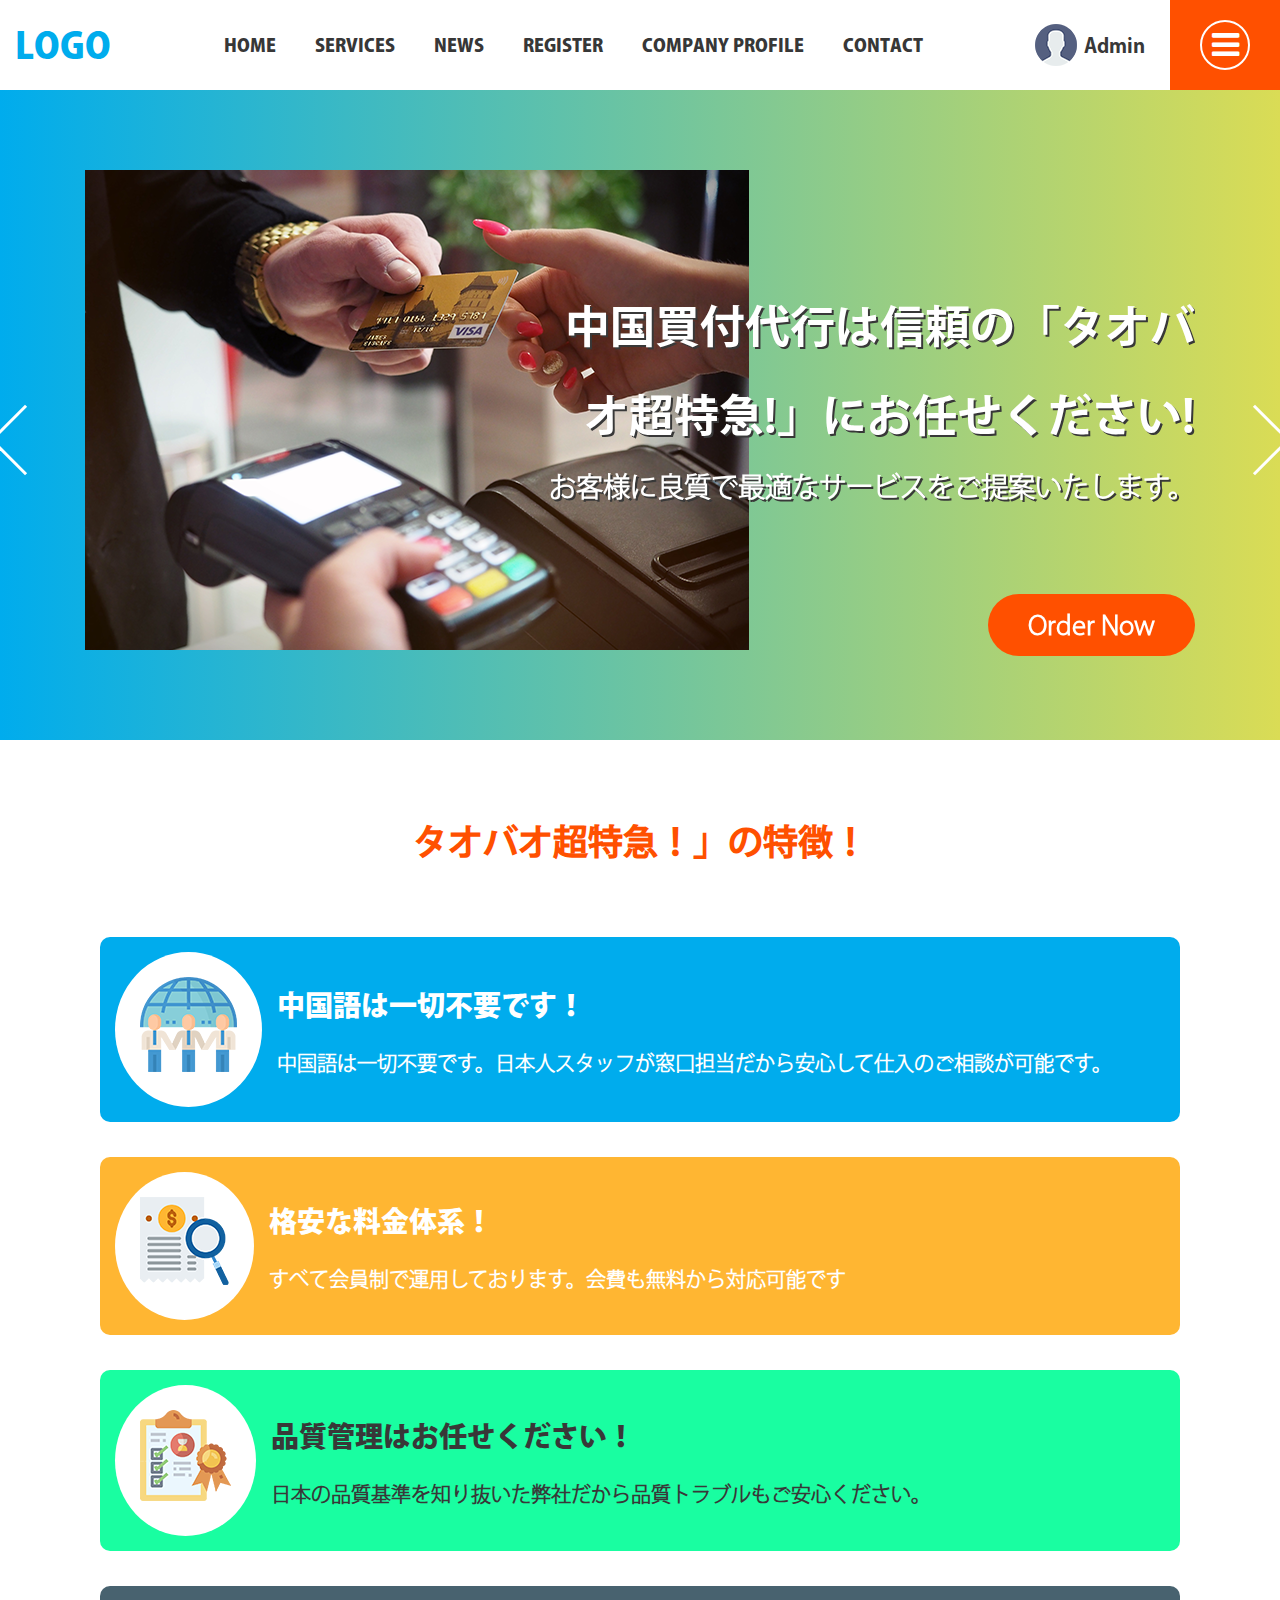
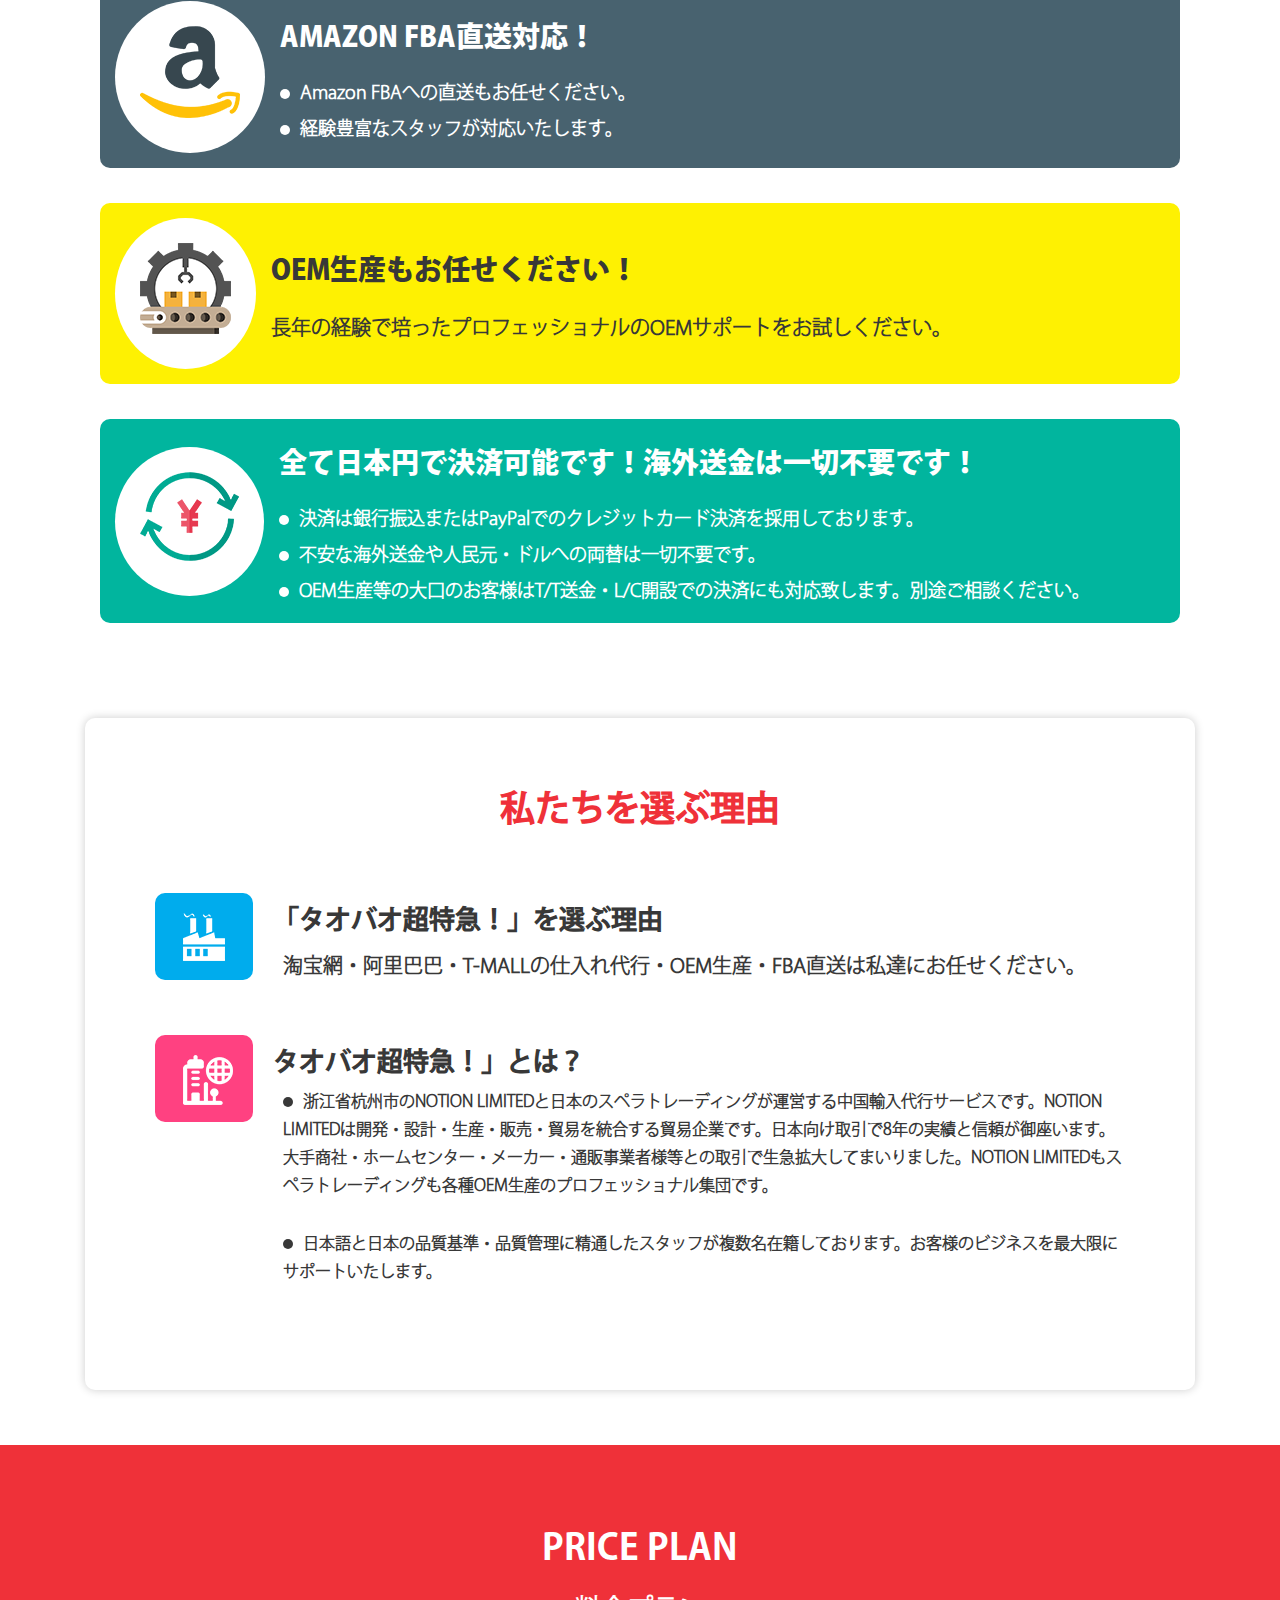
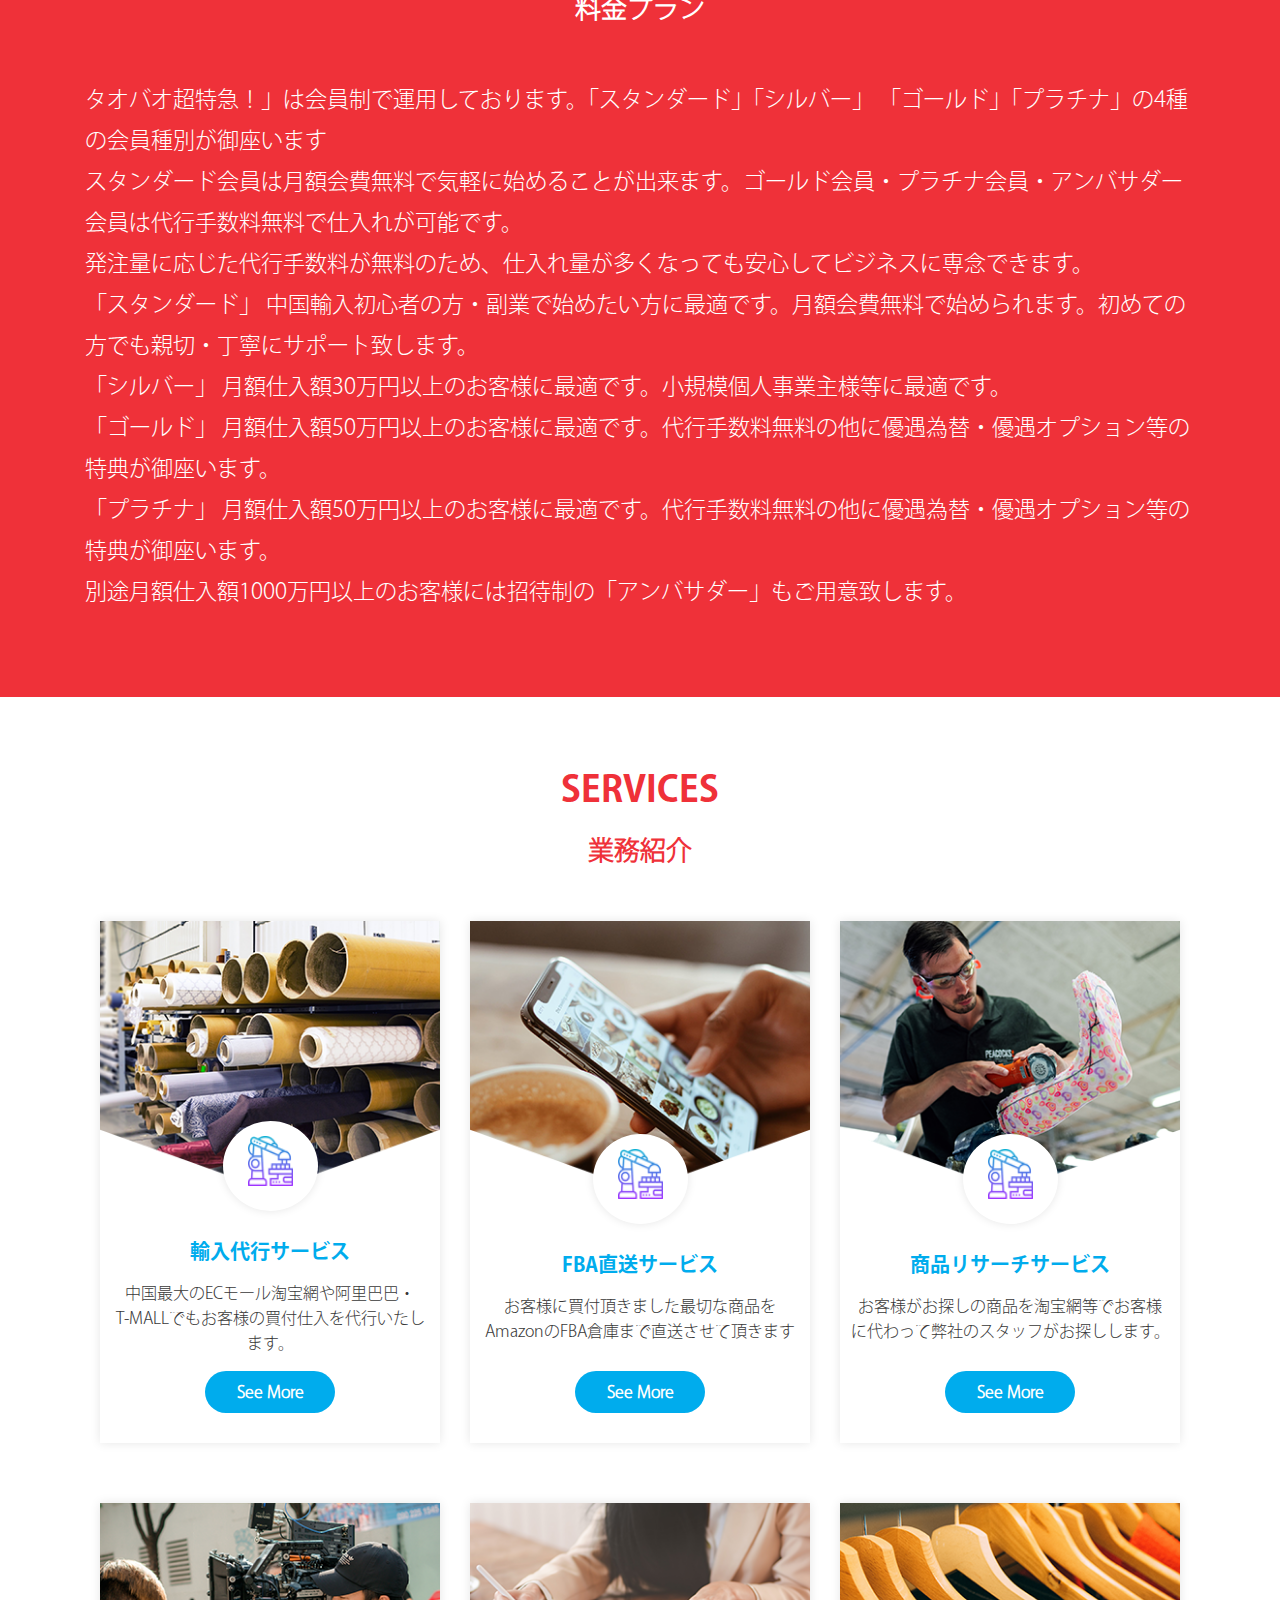
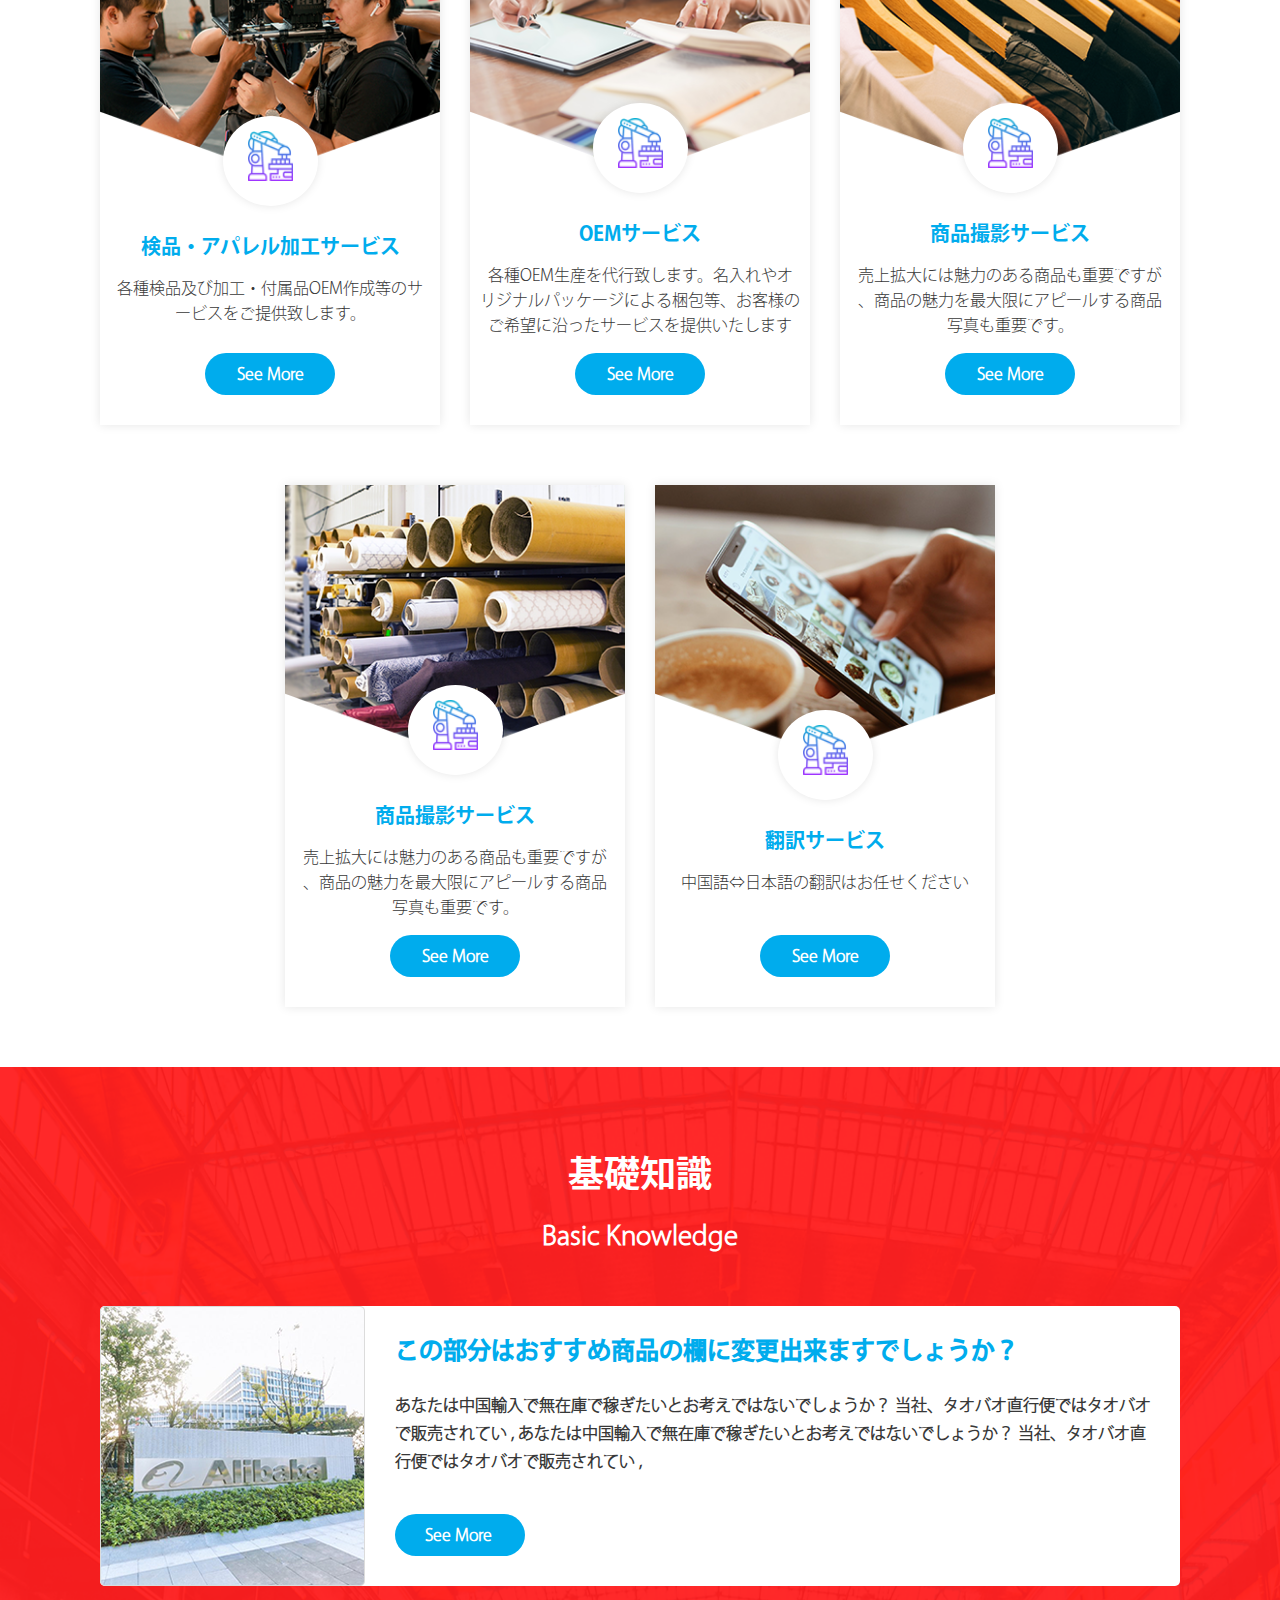
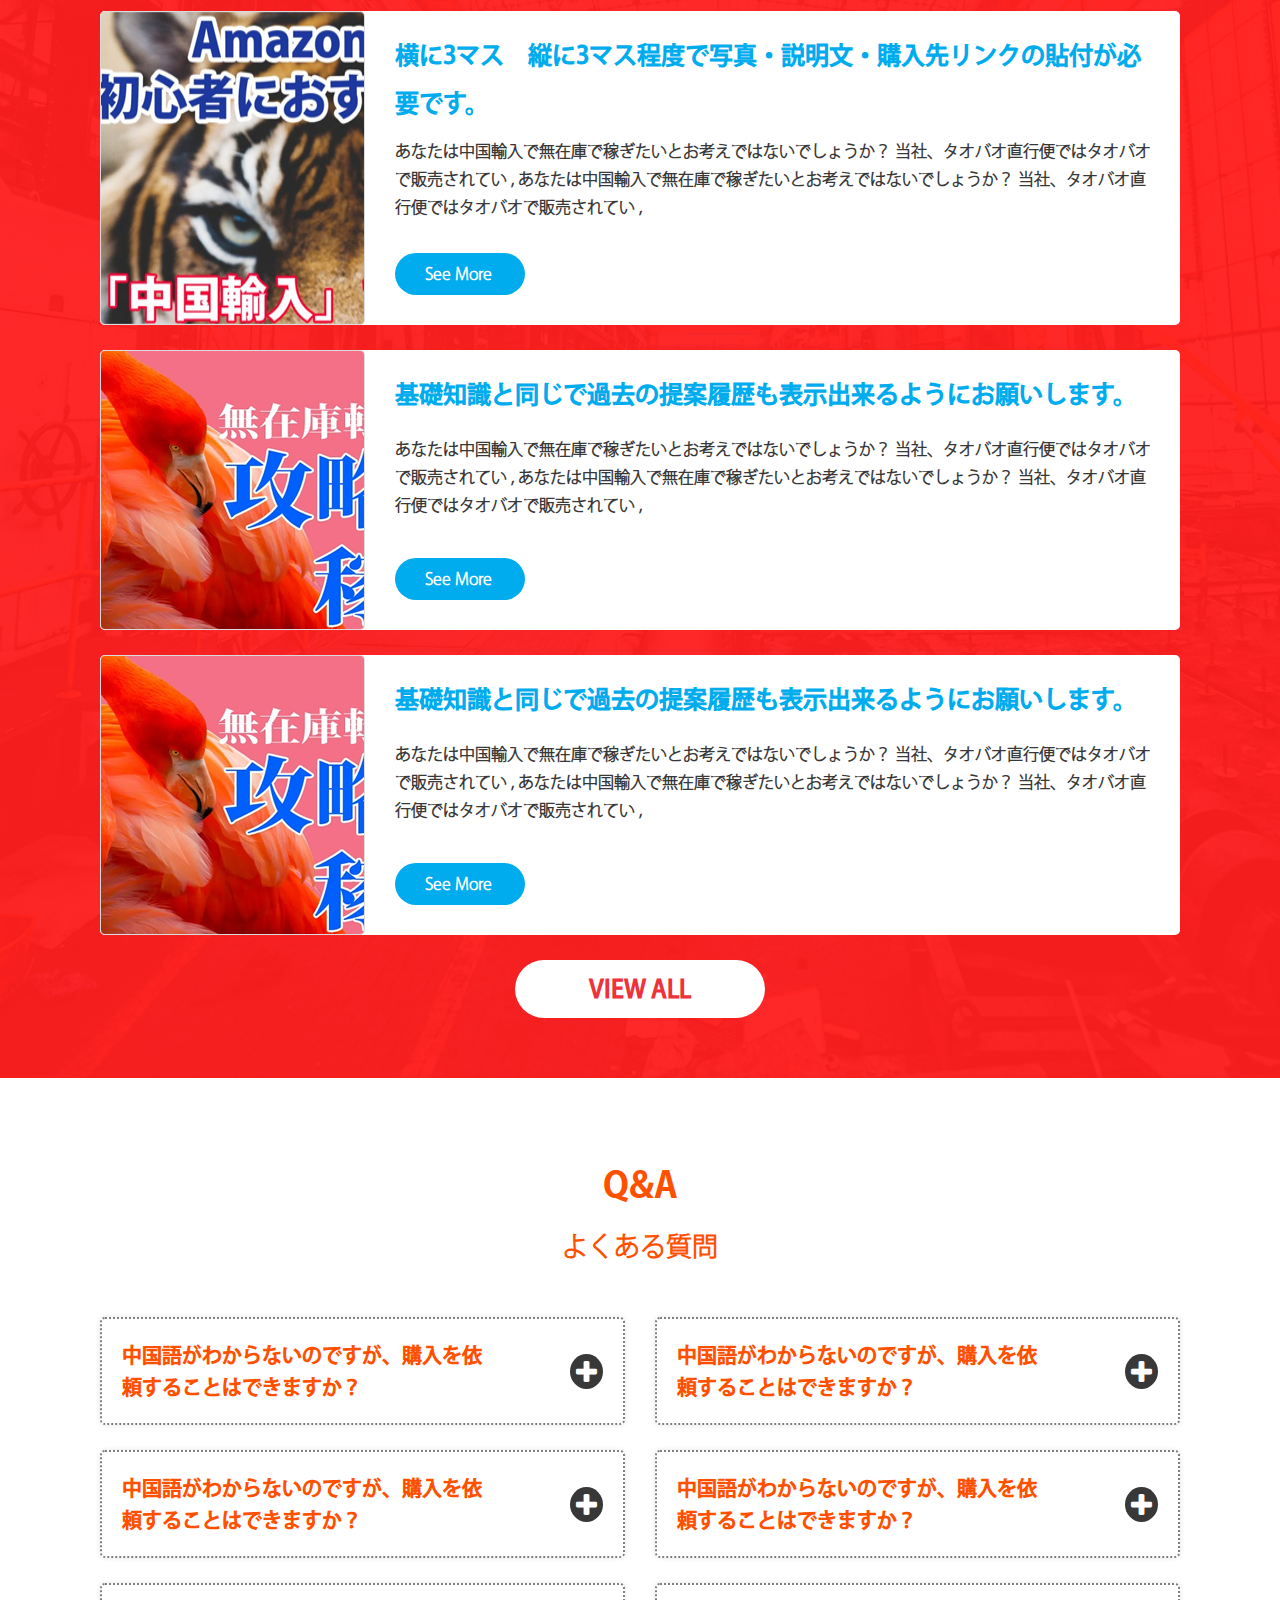
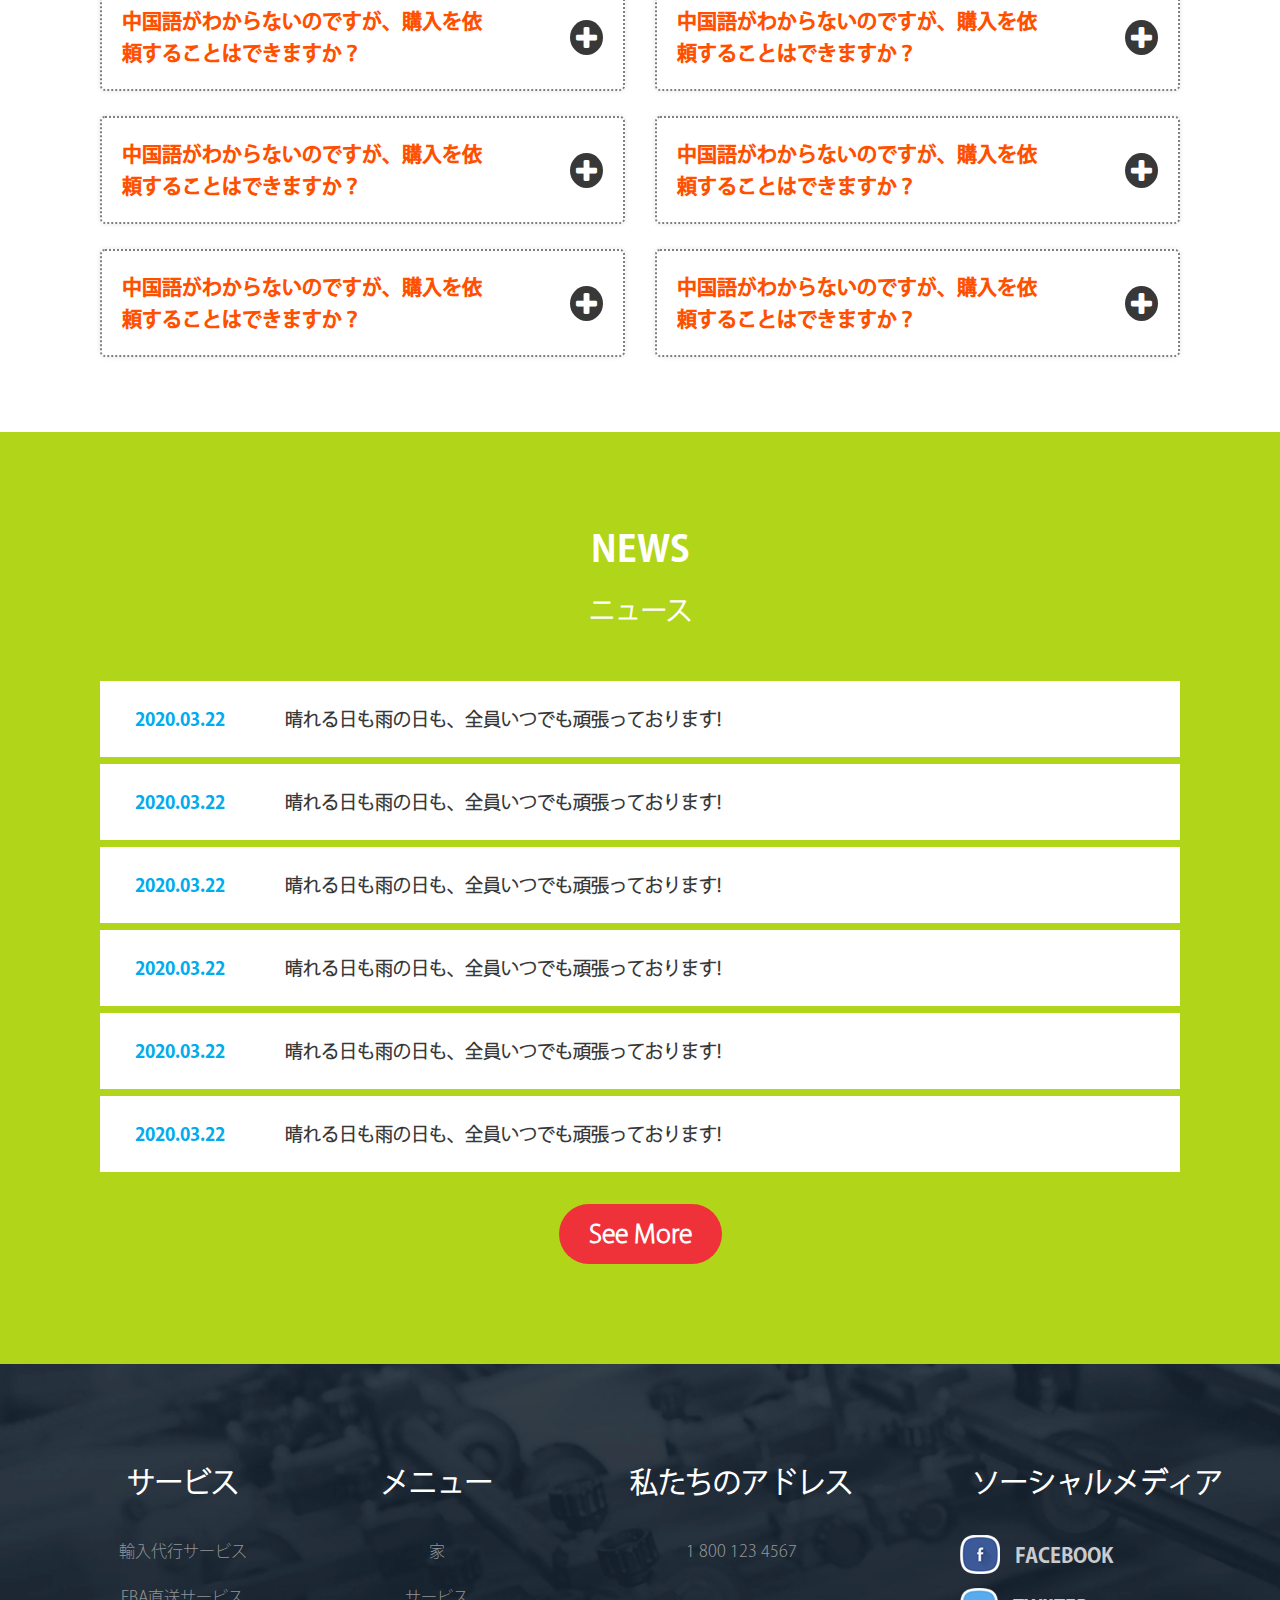
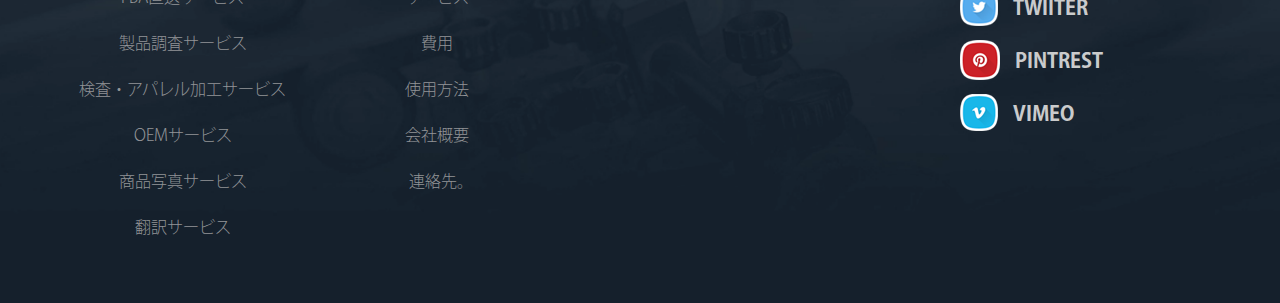
==== index.html @ f321ac83 "register" ====
<!DOCTYPE html>
<html lang="en">
  <head>
    <meta charset="UTF-8" />
    <meta name="viewport" content="width=device-width, initial-scale=1.0" />
    <link rel="stylesheet" href="font/font-awesome-4.7.0/font-awesome-4.7.0/css/font-awesome.css">
    <!-- Bootstrap-grid CSS -->
    <link rel="stylesheet" href="css/bootstrap-grid.min.css" />
    <!-- Slick slider -->
    <link rel="stylesheet" href="slick/slick-theme.css">
    <link rel="stylesheet" href="slick/slick.css">

    <link rel="stylesheet" href="scss/style.css" />
    <title>Document</title>
  </head>
  <body>
      <div class="container-fluid">
        <div class="top-nav">    
            <div class="top-nav_logo">
                LOGO
            </div>

            <div class="top-nav_menu">
                <ul class="top-nav_items">
                    <li><a href="index.html">Home</a></li>
                    <li><a href="#">Services</a></li>
                    <li><a href="news.html">News</a></li>
                    <li><a href="register.html">Register</a></li>
                    <li><a href="company.html">Company profile</a></li>
                    <li><a href="#">Contact</a></li>
                </ul>
            </div>
        
            <div class="top-nav_user">
                <img src="img/icons/user.png" alt="user">
                <h3>Admin</h3>
                <div class="top-nav_button">
                    <div class="top-nav_button-circle">
                        <i class="fa fa-bars fa-2x" aria-hidden="true"></i>
                    </div>
                </div>
            </div>

        </div>
        <!-- /.top-nav -->
      </div>
      <!-- container-fluid -->

      <div class="container-fluid">
        <div class="slider">
            <div class="container">
                <div class="slider-blocks">
                    <div class="slider-block">
                        <img src="img/slider/photo-of-person-handing-card.png" alt="photo">
                        <div class="slider-block_content">
                            <h1>中国買付代行は信頼の「タオバ<br>オ超特急!」にお任せください!</h1>
                            <h2>お客様に良質で最適なサービスをご提案いたします。</h2>
                            <a href="#" class="btn btn-warning">Order Now</a>
                        </div>
                    </div>

                    <div class="slider-block">
                        <img src="img/slider/photo-of-person-handing-card.png" alt="photo">
                        <div class="slider-block_content">
                            <h1>中国買付代行は信頼の「タオバ<br>オ超特急!」にお任せください!</h1>
                            <h2>お客様に良質で最適なサービスをご提案いたします。</h2>
                            <a href="#" class="btn btn-warning">Order Now</a>
                        </div>
                    </div>
                </div>
            </div> 
        </div>
        <!-- slider -->

        <div class="content">
            <div class="container">
                <div class="content-block1">
                    <h1>タオバオ超特急！」の特徴！</h1>
                    <div class="row">
                        <div class="col-12">
                            <div class="content-block1-item content-block1-item_primary">
                                <div class="content-block1-item_img">
                                    <img src="img/icons/partnership.png" alt="partnership">
                                </div>
                                <div class="content-block1-item_h">
                                    <h2>中国語は一切不要です！</h2>
                                    <h3>中国語は一切不要です。日本人スタッフが窓口担当だから安心して仕入のご相談が可能です。</h3>    
                                </div>
                            </div>
                        </div>
                        <!-- col-12 -->
                        <div class="col-12">
                            <div class="content-block1-item content-block1-item_orange">
                                <div class="content-block1-item_img">
                                    <img src="img/icons/price.png" alt="price">
                                </div>
                                <div class="content-block1-item_h">
                                    <h2>格安な料金体系！</h2>
                                    <h3>すべて会員制で運用しております。会費も無料から対応可能です</h3>    
                                </div>
                            </div>
                        </div>
                        <!-- col-12 -->
                        <div class="col-12">
                            <div class="content-block1-item content-block1-item_green">
                                <div class="content-block1-item_img">
                                    <img src="img/icons/assurance.png" alt="assurance">
                                </div>
                                <div class="content-block1-item_h content-block1-item_h_text-black">
                                    <h2>品質管理はお任せください！</h2>
                                    <h3>日本の品質基準を知り抜いた弊社だから品質トラブルもご安心ください。</h3>    
                                </div>
                            </div>
                        </div>
                        <!-- col-12 -->
                        <div class="col-12">
                            <div class="content-block1-item content-block1-item_grey">
                                <div class="content-block1-item_img">
                                    <img src="img/icons/amaz.png" alt="amaz">
                                </div>
                                <div class="content-block1-item_h content-block1-item_h_text-heavy">
                                    <h2>Amazon FBA直送対応！</h2>
                                    <h4>Amazon FBAへの直送もお任せください。</h4>
                                    <h4>経験豊富なスタッフが対応いたします。</h4>
                                </div>
                            </div>
                        </div>
                        <!-- col-12 -->
                        <div class="col-12">
                            <div class="content-block1-item content-block1-item_yellow">
                                <div class="content-block1-item_img">
                                    <img src="img/icons/production.png" alt="production">
                                </div>
                                <div class="content-block1-item_h content-block1-item_h_text-heavy content-block1-item_h_text-black">
                                    <h2>OEM生産もお任せください！</h2>
                                    <h3>長年の経験で培ったプロフェッショナルのOEMサポートをお試しください。</h3>                                 
                                </div>
                            </div>
                        </div>
                        <!-- col-12 -->
                        <div class="col-12">
                            <div class="content-block1-item content-block1-item_aqua">
                                <div class="content-block1-item_img">
                                    <img src="img/icons/japan.png" alt="japan">
                                </div>
                                <div class="content-block1-item_h">
                                    <h2>全て日本円で決済可能です！海外送金は一切不要です！</h2>
                                    <h4>決済は銀行振込またはPayPalでのクレジットカード決済を採用しております。</h4>
                                    <h4>不安な海外送金や人民元・ドルへの両替は一切不要です。</h4>
                                    <h4>OEM生産等の大口のお客様はT/T送金・L/C開設での決済にも対応致します。別途ご相談ください。</h4>
                                </div>
                            </div>
                        </div>
                        <!-- col-12 -->
                    </div>
                    <!-- row -->
                </div>
                <!-- contant-block1 -->

                <div class="content-block2">
                    <h1>私たちを選ぶ理由</h1>
                    <div class="row">
                        <div class="col-12">
                            <div class="content-block2-item">
                                <div class="content-block2-item_img">
                                    <img src="img/icons/icon_block2.png" alt="icon_block2">
                                </div>
                                <div class="content-block2-item_h">
                                    <h2>「タオバオ超特急！」を選ぶ理由</h2>
                                    <h3>淘宝網・阿里巴巴・T-MALLの仕入れ代行・OEM生産・FBA直送は私達にお任せください。</h3>                                 
                                </div>
                            </div>
                        </div>
                        <!-- col-12 -->
                        <div class="col-12">
                            <div class="content-block2-item">
                                <div class="content-block2-item_img content-block2-item_img_pink">
                                    <img src="img/icons/office-building.png" alt="office">
                                </div>
                                <div class="content-block2-item_h content-block2-item_h__items">
                                    <h2>タオバオ超特急！」とは？</h2>
                                    <h3>浙江省杭州市のNOTION LIMITEDと日本のスペラトレーディングが運営する中国輸入代行サービスです。NOTION LIMITEDは開発・設計・生産・販売・貿易を統合する貿易企業です。日本向け取引で8年の実績と信頼が御座います。大手商社・ホームセンター・メーカー・通販事業者様等との取引で生急拡大してまいりました。NOTION LIMITEDもスペラトレーディングも各種OEM生産のプロフェッショナル集団です。</h3>
                                    <h3>日本語と日本の品質基準・品質管理に精通したスタッフが複数名在籍しております。お客様のビジネスを最大限にサポートいたします。</h3>                                 
                                </div>
                            </div>
                        </div>
                        <!-- col-12 -->
                    </div>
                    <!-- row -->
                </div>
                <!-- contant-block2 -->
            </div>
            <!-- container -->

            <div class="content-block3">
                <h1>Price plan</h1>
                <h2>料金プラン</h2>
                <div class="row">
                    <div class="col-12">
                        <div class="content-block3-item">
                            <div class="container">
                                <p>タオバオ超特急！」は会員制で運用しております。「スタンダード」「シルバー」 「ゴールド」「プラチナ」の4種の会員種別が御座います</p>
                                <p>スタンダード会員は月額会費無料で気軽に始めることが出来ます。ゴールド会員・プラチナ会員・アンバサダー会員は代行手数料無料で仕入れが可能です。</p>
                                <p>発注量に応じた代行手数料が無料のため、仕入れ量が多くなっても安心してビジネスに専念できます。</p>
                                <p>「スタンダード」 中国輸入初心者の方・副業で始めたい方に最適です。月額会費無料で始められます。初めての方でも親切・丁寧にサポート致します。</p>
                                <p>「シルバー」 月額仕入額30万円以上のお客様に最適です。小規模個人事業主様等に最適です。</p>
                                <p>「ゴールド」 月額仕入額50万円以上のお客様に最適です。代行手数料無料の他に優遇為替・優遇オプション等の特典が御座います。</p>
                                <p>「プラチナ」 月額仕入額50万円以上のお客様に最適です。代行手数料無料の他に優遇為替・優遇オプション等の特典が御座います。</p>
                                <p>別途月額仕入額1000万円以上のお客様には招待制の「アンバサダー」もご用意致します。</p>    
                            </div>
                            <!-- container -->
                        </div>
                        <!-- content-block3-item -->
                    </div>
                    <!-- col-12 -->
                </div>
                <!-- row -->
            </div>
            <!-- content-block3 -->

            <div class="content-block4">
                <h1>Services</h1>
                <h2>業務紹介</h2>
                <div class="container">
                    <div class="row content-block4-item">
                        <div class="col-lg-4 col-md-6 col-sm-12">
                            <div class="content-block4-item_card">
                                <img src="img/cards/card1.png" alt="card1">
                                <div class="content-block4-item_card-content">
                                    <div class="content-block4-item_card-content-img">
                                        <img src="img/cards/card-icon.png" alt="card-icon">
                                    </div>
                                    <h3>輸入代行サービス</h3>
                                    <p>中国最大のECモール淘宝網や阿里巴巴・<br> T-MALLでもお客様の買付仕入を代行いたします。</p>
                                </div>
                                <a href="#" class="btn btn-primary">See More</a>
                            </div>
                        </div>
                        <!-- col -->
                        <div class="col-lg-4 col-md-6 col-sm-12">
                            <div class="content-block4-item_card">
                                <img src="img/cards/card2.png" alt="card2">
                                <div class="content-block4-item_card-content">
                                    <div class="content-block4-item_card-content-img">
                                        <img src="img/cards/card-icon.png" alt="card-icon">
                                    </div>
                                    <h3>FBA直送サービス</h3>
                                    <p>お客様に買付頂きました最切な商品を<br>AmazonのFBA倉庫まで直送させて頂きます</p>
                                </div>
                                <a href="#" class="btn btn-primary">See More</a>
                            </div>
                        </div>
                        <!-- col -->
                        <div class="col-lg-4 col-md-6 col-sm-12">
                            <div class="content-block4-item_card">
                                <img src="img/cards/card3.png" alt="card3">
                                <div class="content-block4-item_card-content">
                                    <div class="content-block4-item_card-content-img">
                                        <img src="img/cards/card-icon.png" alt="card-icon">
                                    </div>
                                    <h3>商品リサーチサービス</h3>
                                    <p>お客様がお探しの商品を淘宝網等でお客様<br>に代わって弊社のスタッフがお探しします。</p>
                                </div>
                                <a href="#" class="btn btn-primary">See More</a>
                            </div>
                        </div>
                        <!-- col -->
                        <div class="col-lg-4 col-md-6 col-sm-12">
                            <div class="content-block4-item_card">
                                <img src="img/cards/card4.png" alt="card4">
                                <div class="content-block4-item_card-content">
                                    <div class="content-block4-item_card-content-img">
                                        <img src="img/cards/card-icon.png" alt="card-icon">
                                    </div>
                                    <h3>検品・アパレル加工サービス</h3>
                                    <p>各種検品及び加工・付属品OEM作成等のサ<br>ービスをご提供致します。</p>
                                </div>
                                <a href="#" class="btn btn-primary">See More</a>
                            </div>
                        </div>
                        <!-- col -->
                        <div class="col-lg-4 col-md-6 col-sm-12">
                            <div class="content-block4-item_card">
                                <img src="img/cards/card5.png" alt="card5">
                                <div class="content-block4-item_card-content">
                                    <div class="content-block4-item_card-content-img">
                                        <img src="img/cards/card-icon.png" alt="card-icon">
                                    </div>
                                    <h3>OEMサービス</h3>
                                    <p>各種OEM生産を代行致します。名入れやオ<br>リジナルパッケージによる梱包等、お客様の<br>ご希望に沿ったサービスを提供いたします</p>
                                </div>
                                <a href="#" class="btn btn-primary">See More</a>
                            </div>
                        </div>
                        <!-- col -->
                        <div class="col-lg-4 col-md-6 col-sm-12">
                            <div class="content-block4-item_card">
                                <img src="img/cards/card6.png" alt="card6">
                                <div class="content-block4-item_card-content">
                                    <div class="content-block4-item_card-content-img">
                                        <img src="img/cards/card-icon.png" alt="card-icon">
                                    </div>
                                    <h3>商品撮影サービス</h3>
                                    <p>売上拡大には魅力のある商品も重要ですが<br>、商品の魅力を最大限にアピールする商品<br> 写真も重要です。</p>
                                </div>
                                <a href="#" class="btn btn-primary">See More</a>
                            </div>
                        </div>
                        <!-- col -->
                        <div class="col-lg-4 col-md-6 col-sm-12">
                            <div class="content-block4-item_card">
                                <img src="img/cards/card1.png" alt="card1">
                                <div class="content-block4-item_card-content">
                                    <div class="content-block4-item_card-content-img">
                                        <img src="img/cards/card-icon.png" alt="card-icon">
                                    </div>
                                    <h3>商品撮影サービス</h3>
                                    <p>売上拡大には魅力のある商品も重要ですが<br>、商品の魅力を最大限にアピールする商品<br>写真も重要です。</p>
                                </div>
                                <a href="#" class="btn btn-primary">See More</a>
                            </div>
                        </div>
                        <!-- col -->
                        <div class="col-lg-4 col-md-6 col-sm-12">
                            <div class="content-block4-item_card">
                                <img src="img/cards/card2.png" alt="card2">
                                <div class="content-block4-item_card-content">
                                    <div class="content-block4-item_card-content-img">
                                        <img src="img/cards/card-icon.png" alt="card-icon">
                                    </div>
                                    <h3>翻訳サービス</h3>
                                    <p>中国語⇔日本語の翻訳はお任せください</p>
                                </div>
                                <a href="#" class="btn btn-primary">See More</a>
                            </div>
                        </div>
                        <!-- col -->
                    </div>
                    <!-- row .content-block4-item-->
                </div>
                <!-- /.container -->
            </div>
            <!-- /.content-block4 -->   
            
            <div class="content-block5">
                <div class="container">
                    <h1>基礎知識</h1>
                    <h2>Basic Knowledge</h2>
                    <div class="row">
                        <div class="col-12">
                            <div class="content-block5-item">
                                <img src="img/block5/card1.png" alt="card1">
                                <div class="content-block5-item_content">
                                    <h3>この部分はおすすめ商品の欄に変更出来ますでしょうか？</h3>
                                    <h4>あなたは中国輸入で無在庫で稼ぎたいとお考えではないでしょうか？ 当社、タオバオ直行便ではタオバオで販売されてい , 
                                         あなたは中国輸入で無在庫で稼ぎたいとお考えではないでしょうか？ 当社、タオバオ直行便ではタオバオで販売されてい , 
                                    </h4>
                                    <a href="#" class="btn btn-primary">See More</a>
                                </div>
                            </div>
                            <!-- /.content-block5-item -->
                        </div>
                        <!-- /.col-12 -->
                        <div class="col-12">
                            <div class="content-block5-item">
                                <img src="img/block5/card2.png" alt="card2">
                                <div class="content-block5-item_content">
                                    <h3>横に3マス　縦に3マス程度で写真・説明文・購入先リンクの貼付が必要です。</h3>
                                    <h4>あなたは中国輸入で無在庫で稼ぎたいとお考えではないでしょうか？ 当社、タオバオ直行便ではタオバオで販売されてい ,  
                                        あなたは中国輸入で無在庫で稼ぎたいとお考えではないでしょうか？ 当社、タオバオ直行便ではタオバオで販売されてい , 
                                    </h4>
                                    <a href="#" class="btn btn-primary">See More</a>
                                </div>
                            </div>
                            <!-- /.content-block5-item -->
                        </div>
                        <!-- /.col-12 -->
                        <div class="col-12">
                            <div class="content-block5-item">
                                <img src="img/block5/card3.png" alt="card3">
                                <div class="content-block5-item_content">
                                    <h3>基礎知識と同じで過去の提案履歴も表示出来るようにお願いします。</h3>
                                    <h4>あなたは中国輸入で無在庫で稼ぎたいとお考えではないでしょうか？ 当社、タオバオ直行便ではタオバオで販売されてい ,  
                                        あなたは中国輸入で無在庫で稼ぎたいとお考えではないでしょうか？ 当社、タオバオ直行便ではタオバオで販売されてい , 
                                    </h4>
                                    <a href="#" class="btn btn-primary">See More</a>
                                </div>
                            </div>
                            <!-- /.content-block5-item -->
                        </div>
                        <!-- /.col-12 -->
                        <div class="col-12">
                            <div class="content-block5-item">
                                <img src="img/block5/card3.png" alt="card3">
                                <div class="content-block5-item_content">
                                    <h3>基礎知識と同じで過去の提案履歴も表示出来るようにお願いします。</h3>
                                    <h4>あなたは中国輸入で無在庫で稼ぎたいとお考えではないでしょうか？ 当社、タオバオ直行便ではタオバオで販売されてい ,  
                                        あなたは中国輸入で無在庫で稼ぎたいとお考えではないでしょうか？ 当社、タオバオ直行便ではタオバオで販売されてい ,  
                                    </h4>
                                    <a href="#" class="btn btn-primary">See More</a>
                                </div>
                            </div>
                            <!-- /.content-block5-item -->
                        </div>
                        <!-- /.col-12 -->
                    </div>
                    <!-- row -->
                    <div class="content-block5-btn">
                        <a href="#" class="btn btn-white">VIEW ALL</a>
                    </div>
                    <!-- content-block5-btn -->
                </div>
            </div>
            <!-- /.content-block5 -->

            <div class="content-block6">
                <div class="container">
                    <h1>Q&A</h1>
                    <h2>よくある質問</h2>
                    <div class="row">
                        <div class="col-md-6 col-sm-12">
                            <div class="content-block6-item">
                                <h3>中国語がわからないのですが、購入を依頼することはできますか？</h3>
                                <button type="button" class="btn-scroll">
                                    <i class="fa fa-plus fa-2x" aria-hidden="true"></i>
                                    <i class="fa fa-minus fa-2x" aria-hidden="true"></i>
                                </button>
                            </div>
                            <div class="content-block6-item_none">
                                <h4>商品についてご不明な点などは担当のスタッフまでご相談ください。経験豊富な弊社のスタッフが丁寧にサポートします。
                                    商品は弊社よりショップに確認させて頂きます。 また注文間違えや注文ミス
                                </h4>
                            </div>
                        </div>
                        <!-- col 1 -->
                        <div class="col-md-6 col-sm-12">
                            <div class="content-block6-item">
                                <h3>中国語がわからないのですが、購入を依頼することはできますか？</h3>
                                <button type="button" class="btn-scroll">
                                    <i class="fa fa-plus fa-2x" aria-hidden="true"></i>
                                    <i class="fa fa-minus fa-2x" aria-hidden="true"></i>
                                </button>
                            </div>
                            <div class="content-block6-item_none">
                                <h4>商品についてご不明な点などは担当のスタッフまでご相談ください。経験豊富な弊社のスタッフが丁寧にサポートします。
                                    商品は弊社よりショップに確認させて頂きます。 また注文間違えや注文ミス
                                </h4>
                            </div>
                        </div>
                        <!-- col 2-->
                        <div class="col-md-6 col-sm-12">
                            <div class="content-block6-item">
                                <h3>中国語がわからないのですが、購入を依頼することはできますか？</h3>
                                <button type="button" class="btn-scroll">
                                    <i class="fa fa-plus fa-2x" aria-hidden="true"></i>
                                    <i class="fa fa-minus fa-2x" aria-hidden="true"></i>
                                </button>
                            </div>
                            <div class="content-block6-item_none">
                                <h4>商品についてご不明な点などは担当のスタッフまでご相談ください。経験豊富な弊社のスタッフが丁寧にサポートします。
                                    商品は弊社よりショップに確認させて頂きます。 また注文間違えや注文ミス
                                </h4>
                            </div>
                        </div>
                        <!-- col 3-->
                        <div class="col-md-6 col-sm-12">
                            <div class="content-block6-item">
                                <h3>中国語がわからないのですが、購入を依頼することはできますか？</h3>
                                <button type="button" class="btn-scroll">
                                    <i class="fa fa-plus fa-2x" aria-hidden="true"></i>
                                    <i class="fa fa-minus fa-2x" aria-hidden="true"></i>
                                </button>
                            </div>
                            <div class="content-block6-item_none">
                                <h4>商品についてご不明な点などは担当のスタッフまでご相談ください。経験豊富な弊社のスタッフが丁寧にサポートします。
                                    商品は弊社よりショップに確認させて頂きます。 また注文間違えや注文ミス
                                </h4>
                            </div>
                        </div>
                        <!-- col 4-->
                        <div class="col-md-6 col-sm-12">
                            <div class="content-block6-item">
                                <h3>中国語がわからないのですが、購入を依頼することはできますか？</h3>
                                <button type="button" class="btn-scroll">
                                    <i class="fa fa-plus fa-2x" aria-hidden="true"></i>
                                    <i class="fa fa-minus fa-2x" aria-hidden="true"></i>
                                </button>
                            </div>
                            <div class="content-block6-item_none">
                                <h4>商品についてご不明な点などは担当のスタッフまでご相談ください。経験豊富な弊社のスタッフが丁寧にサポートします。
                                    商品は弊社よりショップに確認させて頂きます。 また注文間違えや注文ミス
                                </h4>
                            </div>
                        </div>
                        <!-- col 5-->
                        <div class="col-md-6 col-sm-12">
                            <div class="content-block6-item">
                                <h3>中国語がわからないのですが、購入を依頼することはできますか？</h3>
                                <button type="button" class="btn-scroll">
                                    <i class="fa fa-plus fa-2x" aria-hidden="true"></i>
                                    <i class="fa fa-minus fa-2x" aria-hidden="true"></i>
                                </button>
                            </div>
                            <div class="content-block6-item_none">
                                <h4>商品についてご不明な点などは担当のスタッフまでご相談ください。経験豊富な弊社のスタッフが丁寧にサポートします。
                                    商品は弊社よりショップに確認させて頂きます。 また注文間違えや注文ミス
                                </h4>
                            </div>
                        </div>
                        <!-- col 6-->
                        <div class="col-md-6 col-sm-12">
                            <div class="content-block6-item">
                                <h3>中国語がわからないのですが、購入を依頼することはできますか？</h3>
                                <button type="button" class="btn-scroll">
                                    <i class="fa fa-plus fa-2x" aria-hidden="true"></i>
                                    <i class="fa fa-minus fa-2x" aria-hidden="true"></i>
                                </button>
                            </div>
                            <div class="content-block6-item_none">
                                <h4>商品についてご不明な点などは担当のスタッフまでご相談ください。経験豊富な弊社のスタッフが丁寧にサポートします。
                                    商品は弊社よりショップに確認させて頂きます。 また注文間違えや注文ミス
                                </h4>
                            </div>
                        </div>
                        <!-- col 7-->
                        <div class="col-md-6 col-sm-12">
                            <div class="content-block6-item">
                                <h3>中国語がわからないのですが、購入を依頼することはできますか？</h3>
                                <button type="button" class="btn-scroll">
                                    <i class="fa fa-plus fa-2x" aria-hidden="true"></i>
                                    <i class="fa fa-minus fa-2x" aria-hidden="true"></i>
                                </button>
                            </div>
                            <div class="content-block6-item_none">
                                <h4>商品についてご不明な点などは担当のスタッフまでご相談ください。経験豊富な弊社のスタッフが丁寧にサポートします。
                                    商品は弊社よりショップに確認させて頂きます。 また注文間違えや注文ミス
                                </h4>
                            </div>
                        </div>
                        <!-- col 8-->
                        <div class="col-md-6 col-sm-12">
                            <div class="content-block6-item">
                                <h3>中国語がわからないのですが、購入を依頼することはできますか？</h3>
                                <button type="button" class="btn-scroll">
                                    <i class="fa fa-plus fa-2x" aria-hidden="true"></i>
                                    <i class="fa fa-minus fa-2x" aria-hidden="true"></i>
                                </button>
                            </div>
                            <div class="content-block6-item_none">
                                <h4>商品についてご不明な点などは担当のスタッフまでご相談ください。経験豊富な弊社のスタッフが丁寧にサポートします。
                                    商品は弊社よりショップに確認させて頂きます。 また注文間違えや注文ミス
                                </h4>
                            </div>
                        </div>
                        <!-- col 9-->
                        <div class="col-md-6 col-sm-12">
                            <div class="content-block6-item">
                                <h3>中国語がわからないのですが、購入を依頼することはできますか？</h3>
                                <button type="button" class="btn-scroll">
                                    <i class="fa fa-plus fa-2x" aria-hidden="true"></i>
                                    <i class="fa fa-minus fa-2x" aria-hidden="true"></i>
                                </button>
                            </div>
                            <div class="content-block6-item_none">
                                <h4>商品についてご不明な点などは担当のスタッフまでご相談ください。経験豊富な弊社のスタッフが丁寧にサポートします。
                                    商品は弊社よりショップに確認させて頂きます。 また注文間違えや注文ミス
                                </h4>
                            </div>
                        </div>
                        <!-- col 10-->
                    </div>
                    <!-- row -->
                </div>
                <!-- container -->
            </div>
            <!-- /.content-block6 -->

            <div class="content-block7">
                <div class="container">
                    <h1>NEWS</h1>
                    <h2>ニュース</h2>
                    <div class="row">
                        <div class="col-12">
                            <div class="content-block7-item">
                                <h4>2020.03.22</h4>
                                <h5>晴れる日も雨の日も、全員いつでも頑張っております!</h5>
                            </div>
                        </div>
                        <!-- col -->
                        <div class="col-12">
                            <div class="content-block7-item">
                                <h4>2020.03.22</h4>
                                <h5>晴れる日も雨の日も、全員いつでも頑張っております!</h5>
                            </div>
                        </div>
                        <!-- col -->
                        <div class="col-12">
                            <div class="content-block7-item">
                                <h4>2020.03.22</h4>
                                <h5>晴れる日も雨の日も、全員いつでも頑張っております!</h5>
                            </div>
                        </div>
                        <!-- col -->
                        <div class="col-12">
                            <div class="content-block7-item">
                                <h4>2020.03.22</h4>
                                <h5>晴れる日も雨の日も、全員いつでも頑張っております!</h5>
                            </div>
                        </div>
                        <!-- col -->
                        <div class="col-12">
                            <div class="content-block7-item">
                                <h4>2020.03.22</h4>
                                <h5>晴れる日も雨の日も、全員いつでも頑張っております!</h5>
                            </div>
                        </div>
                        <!-- col -->
                        <div class="col-12">
                            <div class="content-block7-item">
                                <h4>2020.03.22</h4>
                                <h5>晴れる日も雨の日も、全員いつでも頑張っております!</h5>
                            </div>
                        </div>
                        <!-- col -->
                    </div>
                    <!-- row -->
                    <div class="content-block7-btn">
                        <a href="#" class="btn btn-red">See More</a>
                    </div>
                </div>
            </div>
            <!-- /.content-block7 -->
        </div>
        <!-- content -->
      </div>

      
      <footer class="footer">
        <div class="row">
            <div class="col-lg-3 col-md-6 col-sm-12">
                <h1>サービス</h1>
                <ul>
                <li><a href="#">輸入代行サービス</a></li>
                <li><a href="#">FBA直送サービス</a></li>
                <li><a href="#">製品調査サービス</a></li>
                <li><a href="#">検査・アパレル加工サービス</a></li>
                <li><a href="#">OEMサービス</a></li>
                <li><a href="#">商品写真サービス</a></li>
                <li><a href="#">翻訳サービス</a></li>
            </ul>
            </div>
            <!-- col -->
            <div class="col-lg-2 col-md-6 col-sm-12">
            <h1>メニュー</h1>
            <ul>
                <li><a href="#">家</a></li>
                <li><a href="#">サービス</a></li>
                <li><a href="#">費用</a></li>
                <li><a href="#">使用方法</a></li>
                <li><a href="#">会社概要</a></li>
                <li><a href="#">  連絡先。</a></li>
            </ul>
        </div>
        <!-- col -->
        <div class="col-lg-4 col-md-6 col-sm-12">
            <h1>私たちのアドレス</h1>
            <ul>
                <li><a href="#">1 800 123 4567</a></li>
            </ul>
        </div>
        <!-- col -->
        <div class="col-lg-3 col-md-6 col-sm-12">
            <h1>ソーシャルメディア</h1>
            <ul class="footer_menu">
                <li>
                    <a href="#">
                        <img src="img/icons/social/fb.png" alt="fb">
                        <span>Facebook</span>
                    </a>
                </li>
                <li>
                    <a href="#">
                        <img src="img/icons/social/twiiter.png" alt="twiiter">
                        <span>twiiter</span>
                    </a>
                </li>
                <li>
                    <a href="#">
                        <img src="img/icons/social/pintrest.png" alt="pintrest">
                        <span>pintrest</span>
                    </a>
                </li>
                <li>
                    <a href="#">
                        <img src="img/icons/social/vimeo.png" alt="vimeo">
                        <span>vimeo</span>
                    </a>
                </li>
            </ul>
        </div>
        <!-- col -->
        </div>
        <!-- row -->
      </footer>
      <!-- footer -->
    
      <script src="js/jquery.min.js"></script>
      <script src="slick/slick.js"></script>
      <script src="js/script.js"></script>
  </body>
</html>
---- scss/style.css ----
@font-face {
  font-family: KozGoPro_Bold;
  src: url("../font/KozGoPro-Bold.otf");
}

@font-face {
  font-family: KozGoPro_Heavy;
  src: url("../font/KozGoPro-Heavy.otf");
}

@font-face {
  font-family: KozGoPro_Light;
  src: url("../font/KozGoPro-Light.otf");
}

@font-face {
  font-family: KozGoPro_Medium;
  src: url("../font/KozGoPro-Medium.otf");
}

@font-face {
  font-family: KozGoPro_Regular;
  src: url("../font/KozGoPro-Regular.otf");
}

@media (max-width: 768px) {
  .top-nav_menu {
    -webkit-box-orient: vertical;
    -webkit-box-direction: normal;
        -ms-flex-direction: column;
            flex-direction: column;
    display: none;
  }
  .top-nav_menu__active {
    display: -webkit-box;
    display: -ms-flexbox;
    display: flex;
    margin-bottom: 0;
  }
  .top-nav_menu li {
    line-height: 2;
  }
  .top-nav_menu li a::after {
    display: none;
  }
  .slick-next {
    display: none !important;
  }
  .slick-prev {
    display: none !important;
  }
  .slider-block_content {
    top: 8rem !important;
    right: 2rem !important;
  }
  .slider-block_content h1 {
    font-size: 1.5rem !important;
  }
  .slider-block_content .btn {
    margin-top: 30px !important;
  }
  .content-block1 .col-12 {
    padding-left: 0;
    padding-right: 0;
  }
  .content-block1-item {
    -webkit-box-orient: vertical;
    -webkit-box-direction: normal;
        -ms-flex-direction: column;
            flex-direction: column;
  }
  .content-block1-item_img {
    margin-bottom: 20px;
  }
  .content-block1-item_h {
    display: -webkit-box;
    display: -ms-flexbox;
    display: flex;
    -webkit-box-align: center;
        -ms-flex-align: center;
            align-items: center;
  }
  .content-block2 {
    padding: 0 !important;
    padding-top: 50px !important;
  }
  .content-block2-item {
    -webkit-box-orient: vertical;
    -webkit-box-direction: normal;
        -ms-flex-direction: column;
            flex-direction: column;
    -webkit-box-align: center;
        -ms-flex-align: center;
            align-items: center;
  }
  .content-block2-item_h h2 {
    margin-top: 20px;
  }
  .content-block5-item {
    -webkit-box-orient: vertical;
    -webkit-box-direction: normal;
        -ms-flex-direction: column;
            flex-direction: column;
    -webkit-box-align: center;
        -ms-flex-align: center;
            align-items: center;
    padding-top: 20px;
  }
  .content-block5-item_content {
    -webkit-box-align: center;
        -ms-flex-align: center;
            align-items: center;
  }
  .content-block7-item {
    -webkit-box-orient: vertical;
    -webkit-box-direction: normal;
        -ms-flex-direction: column;
            flex-direction: column;
    -webkit-box-align: center;
        -ms-flex-align: center;
            align-items: center;
  }
  .footer_menu {
    -webkit-box-align: center;
        -ms-flex-align: center;
            align-items: center;
  }
  .company_1-item2_content {
    -webkit-box-pack: center;
        -ms-flex-pack: center;
            justify-content: center;
  }
  .company_1-item2_content-line {
    display: none;
  }
  .company_1-item2_content-text {
    text-align: center;
  }
  .register-form-input {
    -webkit-box-orient: vertical;
    -webkit-box-direction: normal;
        -ms-flex-direction: column;
            flex-direction: column;
    -webkit-box-align: center;
        -ms-flex-align: center;
            align-items: center;
  }
  .register-form-input label {
    margin-right: 0 !important;
  }
  .register-form-input input {
    padding: 10px;
    width: 70% !important;
  }
}

button:focus,
input:focus,
textarea:focus,
a:focus {
  outline: none;
}

h1,
h2,
h3,
h4,
h5 {
  margin: 0;
}

.container-fluid {
  padding-right: 0;
  padding-left: 0;
}

.row {
  margin: 0;
}

p {
  margin: 0;
}

.adapt-menu {
  display: none;
}

.btn {
  padding: 5px 30px;
  display: inline-block;
  color: white;
  border: none;
  border-radius: 50px;
  text-decoration: none;
  font-size: 16px;
  font-weight: 700;
  cursor: pointer;
}

.btn-red {
  background-color: #ef3139;
}

.btn-red:hover {
  opacity: 0.5;
}

.btn-green {
  background-color: #b1d518;
}

.btn-green:hover {
  opacity: 0.5;
}

.btn-yellow {
  background-color: #ffa721;
}

.btn-yellow:hover {
  opacity: 0.5;
}

.btn-white {
  background-color: #fff;
}

.btn-white:hover {
  opacity: 0.5;
}

.btn-primary {
  background-color: #00aced;
}

.btn-primary:hover {
  opacity: 0.5;
}

.btn-grey {
  background-color: #152004;
}

.btn-grey:hover {
  opacity: 0.5;
}

.btn-orange {
  background-color: #ff5000;
}

.btn-orange:hover {
  opacity: 0.5;
}

body {
  background-color: #fff;
  color: #383838;
  margin: 0;
  padding: 0;
  font-family: KozGoPro_Light;
  font-size: 16px;
}

.top-nav {
  background-color: #fff;
  display: -webkit-box;
  display: -ms-flexbox;
  display: flex;
  -webkit-box-pack: justify;
      -ms-flex-pack: justify;
          justify-content: space-between;
  -webkit-box-align: center;
      -ms-flex-align: center;
          align-items: center;
  -ms-flex-wrap: wrap;
      flex-wrap: wrap;
  width: 100%;
}

.top-nav_logo {
  font-family: KozGoPro_Heavy;
  color: #00aced;
  font-size: 36px;
  padding-left: 15px;
  cursor: pointer;
}

.top-nav_menu {
  display: -webkit-box;
  display: -ms-flexbox;
  display: flex;
}

.top-nav_items {
  list-style: none;
  display: -webkit-box;
  display: -ms-flexbox;
  display: flex;
  -ms-flex-wrap: wrap;
      flex-wrap: wrap;
}

.top-nav_items li {
  margin-right: 39px;
}

.top-nav_items li a {
  text-transform: uppercase;
  text-decoration: none;
  color: #373737;
  font-family: KozGoPro_Heavy;
  font-size: 18px;
}

.top-nav_items li a:hover {
  color: #ff5000;
}

.top-nav_user {
  display: -webkit-box;
  display: -ms-flexbox;
  display: flex;
  -webkit-box-align: center;
      -ms-flex-align: center;
          align-items: center;
  cursor: pointer;
}

.top-nav_user img {
  width: 42px;
  height: 42px;
}

.top-nav_user h3 {
  font-family: KozGoPro_Bold;
  font-size: 20px;
  margin-left: 7px;
  margin-right: 25px;
}

.top-nav_user h3:hover {
  opacity: 0.5;
}

.top-nav_button {
  width: 110px;
  height: 90px;
  background-color: #ff5000;
  display: -webkit-box;
  display: -ms-flexbox;
  display: flex;
  -webkit-box-pack: center;
      -ms-flex-pack: center;
          justify-content: center;
  -webkit-box-align: center;
      -ms-flex-align: center;
          align-items: center;
}

.top-nav_button-circle {
  width: 50px;
  height: 50px;
  border: 2px solid white;
  border-radius: 50%;
  background-color: #ff5000;
  display: -webkit-box;
  display: -ms-flexbox;
  display: flex;
  -webkit-box-pack: center;
      -ms-flex-pack: center;
          justify-content: center;
  -webkit-box-align: center;
      -ms-flex-align: center;
          align-items: center;
  cursor: pointer;
}

.top-nav_button-circle:hover {
  opacity: 0.5;
}

.top-nav_button-circle i {
  color: white;
}

.slider {
  background: -webkit-gradient(linear, left top, right top, from(#00aced), to(#dadc55));
  background: linear-gradient(0.25turn, #00aced, #dadc55);
  height: 650px;
}

.slider-block {
  padding-top: 80px;
  position: relative;
}

.slider-block img {
  position: absolute;
  left: 0;
  z-index: 1;
}

.slider-block_content {
  position: absolute;
  right: 0;
  top: 12rem;
  color: white;
  text-align: right;
  z-index: 5;
}

.slider-block_content h1 {
  font-size: 2.8rem;
  font-family: KozGoPro_Bold;
  margin: 0;
  text-shadow: 2px 2px #383838;
}

.slider-block_content h2 {
  font-size: 1.7rem;
  margin: 0;
  text-shadow: 2px 2px #383838;
}

.slider-block_content a {
  text-decoration: none;
}

.slider-block_content .btn {
  padding: 5px 40px;
  display: inline-block;
  color: white;
  border: none;
  border-radius: 50px;
  text-decoration: none;
  font-size: 16px;
  font-weight: 700;
  font-size: 26px;
  margin-top: 80px;
}

.slider-block_content .btn-warning {
  background-color: #ff5000;
}

.slider-block_content .btn-warning:hover {
  background-color: #ff570a;
}

.slick-slide {
  height: 650px;
}

.slick-next {
  position: absolute;
  right: -85px;
  display: block;
  height: 50px;
  width: 50px;
  line-height: 0px;
  font-size: 0px;
  cursor: pointer;
  background: transparent;
  color: transparent;
  top: 50%;
  -webkit-transform: translate(0, -50%);
  transform: translate(0, -50%);
  padding: 0;
  outline: none;
  border-bottom: 3px solid white;
  border-right: 3px solid white;
  -webkit-transform: rotate(315deg);
          transform: rotate(315deg);
}

.slick-prev {
  position: absolute;
  left: -85px;
  display: block;
  height: 50px;
  width: 50px;
  line-height: 0px;
  font-size: 0px;
  cursor: pointer;
  background: transparent;
  color: transparent;
  top: 50%;
  -webkit-transform: translate(0, -50%);
  transform: translate(0, -50%);
  padding: 0;
  outline: none;
  border-bottom: 3px solid white;
  border-right: 3px solid white;
  -webkit-transform: rotate(135deg);
          transform: rotate(135deg);
}

.slick-next:before {
  content: "";
}

.slick-prev:before {
  content: "";
}

.content {
  margin-top: 67px;
}

.content-block1 {
  margin-bottom: 95px;
}

.content-block1 h1 {
  font-size: 35px;
  font-family: KozGoPro_Medium;
  color: #ff5000;
  text-align: center;
  margin-bottom: 25px;
}

.content-block1-item {
  display: -webkit-box;
  display: -ms-flexbox;
  display: flex;
  -webkit-box-align: center;
      -ms-flex-align: center;
          align-items: center;
  padding: 15px;
  border-radius: 10px;
  margin-top: 35px;
}

.content-block1-item_primary {
  background-color: #00aced;
}

.content-block1-item_orange {
  background-color: #ffb632;
}

.content-block1-item_green {
  background-color: #19fea1;
}

.content-block1-item_grey {
  background-color: #48626f;
}

.content-block1-item_yellow {
  background-color: #fef102;
}

.content-block1-item_aqua {
  background-color: #01b59e;
}

.content-block1-item_img {
  background-color: #fff;
  padding: 25px;
  border-radius: 50%;
  margin-right: 15px;
}

.content-block1-item_h {
  -webkit-box-orient: vertical;
  -webkit-box-direction: normal;
      -ms-flex-direction: column;
          flex-direction: column;
  color: white;
  font-family: KozGoPro_Light;
  text-transform: uppercase;
}

.content-block1-item_h h2 {
  font-size: 28px;
  margin-bottom: 10px;
  font-family: KozGoPro_Heavy;
}

.content-block1-item_h h3 {
  font-size: 20px;
}

.content-block1-item_h h4 {
  font-size: 18px;
  text-transform: none;
}

.content-block1-item_h h4::before {
  content: "";
  display: inline-block;
  width: 10px;
  height: 10px;
  background-color: #fff;
  border-radius: 50%;
  margin-right: 10px;
}

.content-block1-item_h_text-black h2 {
  color: #383838;
  font-family: KozGoPro_Heavy;
}

.content-block1-item_h_text-black h3 {
  color: #383838;
}

.content-block1-item_h_text-heavy h2 {
  font-family: KozGoPro_Heavy;
}

.content-block1-item_h__items {
  -webkit-box-orient: horizontal;
  -webkit-box-direction: normal;
      -ms-flex-direction: row;
          flex-direction: row;
  position: relative;
}

.content-block1-item_h__items-point {
  position: absolute;
  width: 10px;
  height: 10px;
  border-radius: 50%;
  background-color: #fff;
}

.content-block2 {
  margin-bottom: 55px;
  padding: 55px 55px 75px 55px;
  -webkit-box-shadow: 0px 0px 10px 0px rgba(0, 0, 0, 0.2);
          box-shadow: 0px 0px 10px 0px rgba(0, 0, 0, 0.2);
  border-radius: 10px;
}

.content-block2 h1 {
  font-size: 35px;
  font-family: KozGoPro_Medium;
  color: #ef3139;
  text-align: center;
}

.content-block2-item {
  display: -webkit-box;
  display: -ms-flexbox;
  display: flex;
  margin-top: 50px;
}

.content-block2-item_img {
  width: 98px;
  height: 87px;
  background-color: #00aced;
  border-radius: 10px;
  padding: 20px 28px;
  margin-right: 20px;
}

.content-block2-item_img_pink {
  background-color: #ff4181;
}

.content-block2-item_h {
  -webkit-box-orient: vertical;
  -webkit-box-direction: normal;
      -ms-flex-direction: column;
          flex-direction: column;
  color: #383838;
  text-transform: uppercase;
}

.content-block2-item_h h2 {
  font-size: 26px;
  font-family: KozGoPro_Medium;
}

.content-block2-item_h h3 {
  margin-left: 10px;
  font-size: 20px;
  font-family: KozGoPro_Light;
}

.content-block2-item_h__items h3 {
  font-size: 16px;
  margin-bottom: 30px;
  line-height: 1.75;
}

.content-block2-item_h__items h3::before {
  content: "";
  display: inline-block;
  width: 10px;
  height: 10px;
  background-color: #383838;
  border-radius: 50%;
  margin-right: 10px;
}

.content-block3 {
  margin-bottom: 55px;
  background-color: #ef3139;
  padding: 65px 0 85px 0;
  color: #fff;
}

.content-block3 h1 {
  font-size: 36px;
  font-family: KozGoPro_Bold;
  text-align: center;
  text-transform: uppercase;
}

.content-block3 h2 {
  font-size: 26px;
  text-align: center;
  margin-bottom: 45px;
}

.content-block3 p {
  font-size: 22px;
  line-height: 1.864;
}

.content-block4 h1 {
  font-size: 36px;
  font-family: KozGoPro_Bold;
  text-align: center;
  text-transform: uppercase;
  color: #ef3139;
}

.content-block4 h2 {
  font-size: 26px;
  text-align: center;
  margin-bottom: 45px;
  color: #ef3139;
}

.content-block4-item {
  margin-top: 15px;
  display: -webkit-box;
  display: -ms-flexbox;
  display: flex;
  -webkit-box-align: center;
      -ms-flex-align: center;
          align-items: center;
  -webkit-box-pack: center;
      -ms-flex-pack: center;
          justify-content: center;
}

.content-block4-item_card {
  background-color: #fff;
  text-align: center;
  margin-bottom: 60px;
  min-height: 522px;
  display: -webkit-box;
  display: -ms-flexbox;
  display: flex;
  -webkit-box-orient: vertical;
  -webkit-box-direction: normal;
      -ms-flex-direction: column;
          flex-direction: column;
  -webkit-box-align: center;
      -ms-flex-align: center;
          align-items: center;
  -webkit-box-pack: justify;
      -ms-flex-pack: justify;
          justify-content: space-between;
  -webkit-box-shadow: 0px 0px 10px 0px rgba(0, 0, 0, 0.1);
          box-shadow: 0px 0px 10px 0px rgba(0, 0, 0, 0.1);
}

.content-block4-item_card img {
  width: 100%;
}

.content-block4-item_card-content {
  margin-top: -85px;
  padding-left: 10px;
  padding-right: 10px;
}

.content-block4-item_card-content-img {
  padding: 15px 25px;
  background-color: #fff;
  border-radius: 50%;
  display: inline-block;
  -webkit-box-shadow: 0px 0px 10px 0px rgba(0, 0, 0, 0.1);
          box-shadow: 0px 0px 10px 0px rgba(0, 0, 0, 0.1);
  margin-bottom: 20px;
}

.content-block4-item_card-content-img img {
  width: 45px;
  height: 50px;
}

.content-block4-item_card-content h3 {
  font-size: 20px;
  color: #00aced;
  font-family: KozGoPro_Bold;
  margin-bottom: 10px;
}

.content-block4-item_card-content p {
  font-size: 16px;
  line-height: 1.563;
}

.content-block4-item_card-content a {
  text-transform: none;
}

.content-block4-item_card a {
  width: 130px;
  margin-bottom: 30px;
}

.content-block5 {
  background-image: url(../img/block5/block5-bg.png);
  background-repeat: no-repeat;
  background-size: cover;
  padding-top: 70px;
  padding-bottom: 60px;
}

.content-block5 h1 {
  font-size: 36px;
  font-family: KozGoPro_Bold;
  text-align: center;
  text-transform: uppercase;
  color: white;
}

.content-block5 h2 {
  font-size: 26px;
  text-align: center;
  margin-bottom: 45px;
  color: white;
}

.content-block5-item {
  background-color: #fff;
  border-radius: 5px;
  display: -webkit-box;
  display: -ms-flexbox;
  display: flex;
  margin-bottom: 25px;
}

.content-block5-item img {
  min-height: 280px;
}

.content-block5-item_content {
  padding: 20px 20px 0 30px;
  display: -webkit-box;
  display: -ms-flexbox;
  display: flex;
  -webkit-box-orient: vertical;
  -webkit-box-direction: normal;
      -ms-flex-direction: column;
          flex-direction: column;
  -webkit-box-pack: justify;
      -ms-flex-pack: justify;
          justify-content: space-between;
}

.content-block5-item_content h3 {
  font-size: 24px;
  font-family: KozGoPro_Medium;
  color: #00aced;
  margin-bottom: 10px;
}

.content-block5-item_content h4 {
  font-size: 16px;
  line-height: 1.75;
  margin-bottom: 2rem;
}

.content-block5-item_content a {
  width: 130px;
  margin-bottom: 30px;
}

.content-block5-btn {
  text-align: center;
}

.content-block5-btn a {
  width: 250px;
  font-size: 24px;
  color: #ef3139;
  text-align: center;
  font-family: KozGoPro_Medium;
}

.content-block6 {
  margin-top: 70px;
  margin-bottom: 50px;
}

.content-block6 h1 {
  font-size: 36px;
  font-family: KozGoPro_Bold;
  text-align: center;
  text-transform: uppercase;
  color: #ff5000;
}

.content-block6 h2 {
  font-size: 26px;
  text-align: center;
  margin-bottom: 45px;
  color: #ff5000;
}

.content-block6-item {
  display: -webkit-box;
  display: -ms-flexbox;
  display: flex;
  -webkit-box-pack: justify;
      -ms-flex-pack: justify;
          justify-content: space-between;
  -webkit-box-align: center;
      -ms-flex-align: center;
          align-items: center;
  -webkit-box-shadow: 0px 0px 5px 0px rgba(0, 0, 0, 0.1);
          box-shadow: 0px 0px 5px 0px rgba(0, 0, 0, 0.1);
  border-radius: 5px;
  border: 2px dotted rgba(0, 0, 0, 0.5);
  padding: 20px;
  margin-bottom: 25px;
}

.content-block6-item h3 {
  color: #ff5000;
  font-size: 20px;
  line-height: 1.6;
  font-family: KozGoPro_Medium;
  margin-right: 70px;
}

.content-block6-item button {
  width: 40px;
  height: 35px;
  background-color: #383838;
  border: none;
  border-radius: 50%;
  cursor: pointer;
}

.content-block6-item button i {
  color: white;
  margin-top: 5px;
}

.content-block6-item_none {
  display: none;
  padding: 20px;
  -webkit-transition: ease-in;
  transition: ease-in;
}

.content-block6-item_none__active {
  display: -webkit-box;
  display: -ms-flexbox;
  display: flex;
  -webkit-box-orient: vertical;
  -webkit-box-direction: normal;
      -ms-flex-direction: column;
          flex-direction: column;
}

.content-block7 {
  background-color: #b1d518;
  padding-top: 80px;
  padding-bottom: 100px;
}

.content-block7 h1 {
  font-size: 36px;
  font-family: KozGoPro_Bold;
  text-align: center;
  text-transform: uppercase;
  color: #fff;
}

.content-block7 h2 {
  font-size: 26px;
  text-align: center;
  margin-bottom: 45px;
  color: #fff;
}

.content-block7-item {
  background-color: #fff;
  display: -webkit-box;
  display: -ms-flexbox;
  display: flex;
  margin-bottom: 7px;
  padding: 20px 35px;
}

.content-block7-item h4 {
  color: #00aced;
  font-size: 18px;
  font-family: KozGoPro_Bold;
  margin-right: 60px;
}

.content-block7-item h5 {
  font-size: 18px;
}

.content-block7-btn {
  text-align: center;
  margin-top: 25px;
}

.content-block7-btn a {
  font-size: 25px;
  color: #fff;
}

.footer {
  padding: 90px 30px 40px 30px;
  background-image: url(../img/footer-bg.png);
  background-repeat: no-repeat;
  background-size: cover;
  text-align: center;
  color: #929497;
}

.footer h1 {
  font-size: 28px;
  color: #fff;
  margin-bottom: 25px;
}

.footer li {
  margin-bottom: 14px;
}

.footer a {
  color: #929497;
  text-decoration: none;
}

.footer a:hover {
  color: white;
}

.footer ul {
  padding: 0;
  list-style: none;
  line-height: 32px;
  margin-bottom: 20px;
}

.footer_menu {
  display: -webkit-box;
  display: -ms-flexbox;
  display: flex;
  -webkit-box-orient: vertical;
  -webkit-box-direction: normal;
      -ms-flex-direction: column;
          flex-direction: column;
}

.footer_menu a {
  display: -webkit-box;
  display: -ms-flexbox;
  display: flex;
  -webkit-box-align: center;
      -ms-flex-align: center;
          align-items: center;
}

.footer_menu a img {
  margin-right: 15px;
}

.footer_menu a span {
  font-size: 20px;
  color: #cacbcc;
  text-transform: uppercase;
  font-family: KozGoPro_Bold;
}

.top-page {
  background: url(../img/top-img.png), -webkit-gradient(linear, left top, right top, from(#00aced), to(#dadc55));
  background: url(../img/top-img.png), linear-gradient(0.25turn, #00aced, #dadc55);
  background-repeat: no-repeat;
  background-size: cover;
  height: 200px;
  display: -webkit-box;
  display: -ms-flexbox;
  display: flex;
  -webkit-box-orient: vertical;
  -webkit-box-direction: normal;
      -ms-flex-direction: column;
          flex-direction: column;
  -webkit-box-pack: center;
      -ms-flex-pack: center;
          justify-content: center;
  -webkit-box-align: center;
      -ms-flex-align: center;
          align-items: center;
  color: white;
  margin-bottom: 60px;
}

.top-page h1 {
  font-size: 36px;
  text-transform: uppercase;
  font-family: KozGoPro_Regular;
}

.top-page h3 {
  font-size: 22px;
}

.company_1 {
  background-color: #fff;
  -webkit-box-shadow: 0px 0px 10px 0px rgba(0, 0, 0, 0.1);
          box-shadow: 0px 0px 10px 0px rgba(0, 0, 0, 0.1);
  padding: 60px 40px;
  margin-bottom: 60px;
  border-bottom: 3px solid #00aced;
}

.company_1-item img {
  max-height: 400px;
  max-width: 415px;
  padding-right: 40px;
  padding-bottom: 30px;
  float: left;
}

.company_1-item-content h1 {
  font-family: KozGoPro_Bold;
  color: #00aced;
}

.company_1-item-content hr {
  opacity: 0.5;
  margin: 0;
  margin-bottom: 15px;
}

.company_1-item-content p {
  font-family: KozGoPro_Bold;
  line-height: 1.9;
  margin-bottom: 40px;
}

.company_1-item2 h1 {
  color: #00aced;
  font-family: KozGoPro_Bold;
}

.company_1-item2_content {
  margin-top: 20px;
  display: -webkit-box;
  display: -ms-flexbox;
  display: flex;
  -ms-flex-wrap: wrap;
      flex-wrap: wrap;
  -webkit-box-align: center;
      -ms-flex-align: center;
          align-items: center;
}

.company_1-item2_content img {
  margin-right: 20px;
  margin-bottom: 40px;
}

.company_1-item2_content-line {
  width: 2px;
  height: 80px;
  background-color: black;
  opacity: 0.1;
  margin-right: 20px;
}

.company_1-item2_content-text p {
  font-size: 20px;
  font-family: KozGoPro_Regular;
}

.company_1-item2_content-text p span a {
  color: #00aced;
  text-decoration: none;
}

.company_2 {
  background-color: #fff;
  -webkit-box-shadow: 0px 0px 10px 0px rgba(0, 0, 0, 0.1);
          box-shadow: 0px 0px 10px 0px rgba(0, 0, 0, 0.1);
  padding: 60px 40px;
  margin-bottom: 60px;
  border-bottom: 3px solid #b1d518;
}

.company_2 h1 {
  text-align: center;
  color: #b1d518;
  font-family: KozGoPro_Regular;
}

.company_2 h3 {
  font-size: 22px;
  color: #b1d518;
  text-align: center;
  margin-bottom: 30px;
}

.company_2-item {
  text-align: center;
}

.company_2-item img {
  width: 100%;
  margin-bottom: 30px;
}

.company_2-item p {
  margin-bottom: 40px;
  line-height: 2;
}

.news_1 {
  margin-bottom: 70px;
}

.news_1 h1 {
  font-size: 38px;
  color: #ef3139;
  font-family: KozGoPro_Bold;
  text-align: center;
  margin-bottom: 50px;
}

.news_1-card {
  -webkit-box-shadow: 0px 0px 10px 0px rgba(0, 0, 0, 0.1);
          box-shadow: 0px 0px 10px 0px rgba(0, 0, 0, 0.1);
  margin-bottom: 50px;
}

.news_1-card img {
  width: 100%;
}

.news_1-card_grey {
  border-bottom: 3px solid #152004;
}

.news_1-card_orange {
  border-bottom: 3px solid #ff5000;
}

.news_1-card_red {
  border-bottom: 3px solid #ef3139;
}

.news_1-card_yellow {
  border-bottom: 3px solid #ffa721;
}

.news_1-card_primary {
  border-bottom: 3px solid #00aced;
}

.news_1-card_green {
  border-bottom: 3px solid #b1d518;
}

.news_1-card__content {
  padding: 10px 30px 25px 30px;
}

.news_1-card__content h3 {
  font-size: 22px;
  margin-bottom: 15px;
}

.news_1-card__content-icon {
  display: -webkit-box;
  display: -ms-flexbox;
  display: flex;
  -webkit-box-align: center;
      -ms-flex-align: center;
          align-items: center;
  margin-bottom: 15px;
}

.news_1-card__content-icon img {
  width: 23px;
  margin-right: 15px;
}

.news_1-card__content-icon span {
  font-size: 14px;
}

.news_1-card__content p {
  font-size: 14px;
  margin-bottom: 15px;
}

.news_1-pagination {
  display: -webkit-box;
  display: -ms-flexbox;
  display: flex;
  -webkit-box-pack: center;
      -ms-flex-pack: center;
          justify-content: center;
  -webkit-box-align: center;
      -ms-flex-align: center;
          align-items: center;
  padding: 20px;
  background-color: #15202c;
  margin-bottom: 60px;
}

.news_1-pagination_numbers {
  display: -webkit-box;
  display: -ms-flexbox;
  display: flex;
}

.news_1-pagination_numbers_active {
  background-color: #00aced !important;
}

.news_1-pagination_numbers a {
  margin-right: 15px;
  color: white;
  -webkit-box-align: center;
      -ms-flex-align: center;
          align-items: center;
  display: -webkit-box;
  display: -ms-flexbox;
  display: flex;
  padding: 0 12px;
  background-color: #fff;
  border-radius: 5px;
  font-family: KozGoPro_Bold;
  text-decoration: none;
  color: #15202c;
  font-size: 18px;
}

.news_1-pagination_numbers a:hover {
  background-color: #00aced;
}

.news_1-pagination_numbers a:nth-last-child(1) {
  background-color: transparent;
}

.news_1-pagination_numbers a:nth-last-child(1):hover {
  background-color: #00aced;
}

.news_1-pagination_numbers a:nth-last-child(4) {
  background-color: transparent;
}

.news_1-pagination_numbers a:nth-last-child(4):hover {
  background-color: #00aced;
}

.news_1-content {
  margin-bottom: 35px;
}

.news_1-content h1 {
  font-size: 38px;
  color: #ef3139;
  text-align: center;
  font-family: KozGoPro_Bold;
}

.news_1-content-center {
  display: -webkit-box;
  display: -ms-flexbox;
  display: flex;
  -webkit-box-pack: center;
      -ms-flex-pack: center;
          justify-content: center;
}

.news_1-content-center-item {
  border: 1px solid rgba(0, 0, 0, 0.4);
  padding: 20px;
  display: -webkit-box;
  display: -ms-flexbox;
  display: flex;
  -webkit-box-align: center;
      -ms-flex-align: center;
          align-items: center;
  -ms-flex-wrap: wrap;
      flex-wrap: wrap;
  font-size: 18px;
  margin-bottom: 20px;
}

.news_1-content-center-item h4 {
  color: #00aced;
  font-family: KozGoPro_Bold;
  margin-right: 35px;
}

.news_1-content_btn {
  display: -webkit-box;
  display: -ms-flexbox;
  display: flex;
  -webkit-box-pack: center;
      -ms-flex-pack: center;
          justify-content: center;
  margin-top: 20px;
}

.register {
  -webkit-box-shadow: 0px 0px 10px 0px rgba(0, 0, 0, 0.1);
          box-shadow: 0px 0px 10px 0px rgba(0, 0, 0, 0.1);
  padding: 40px;
  margin-bottom: 100px;
}

.register h1 {
  font-family: KozGoPro_Regular;
  text-align: center;
  background-color: #ef3139;
  border-radius: 10px;
  color: white;
  margin-bottom: 35px;
}

.register-form {
  display: -webkit-box;
  display: -ms-flexbox;
  display: flex;
  -webkit-box-orient: vertical;
  -webkit-box-direction: normal;
      -ms-flex-direction: column;
          flex-direction: column;
}

.register-form-input {
  display: -webkit-box;
  display: -ms-flexbox;
  display: flex;
  -webkit-box-pack: center;
      -ms-flex-pack: center;
          justify-content: center;
  -ms-flex-wrap: wrap;
      flex-wrap: wrap;
  margin-bottom: 20px;
}

.register-form-input label {
  font-size: 22px;
  font-family: KozGoPro_Medium;
  color: #ef3139;
  margin-right: 20px;
}

.register-form-input input {
  border-radius: 50px;
  border: 1px solid #a1a1a1;
  width: 50%;
  padding-left: 20px;
  padding-right: 20px;
  color: #383838;
  font-size: 18px;
}

.register-form-btn {
  text-align: center;
  margin-top: 20px;
  margin-bottom: 35px;
}

.register-form-btn button {
  padding: 10px 30px;
}

.register-form hr {
  background-color: rgba(0, 0, 0, 0.1);
  height: 2px;
  width: 100%;
  margin-bottom: 35px;
}

.register-form p {
  text-align: center;
  font-size: 24px;
  font-family: KozGoPro_Medium;
}

.register-form p a {
  color: #00aced;
}
/*# sourceMappingURL=style.css.map */
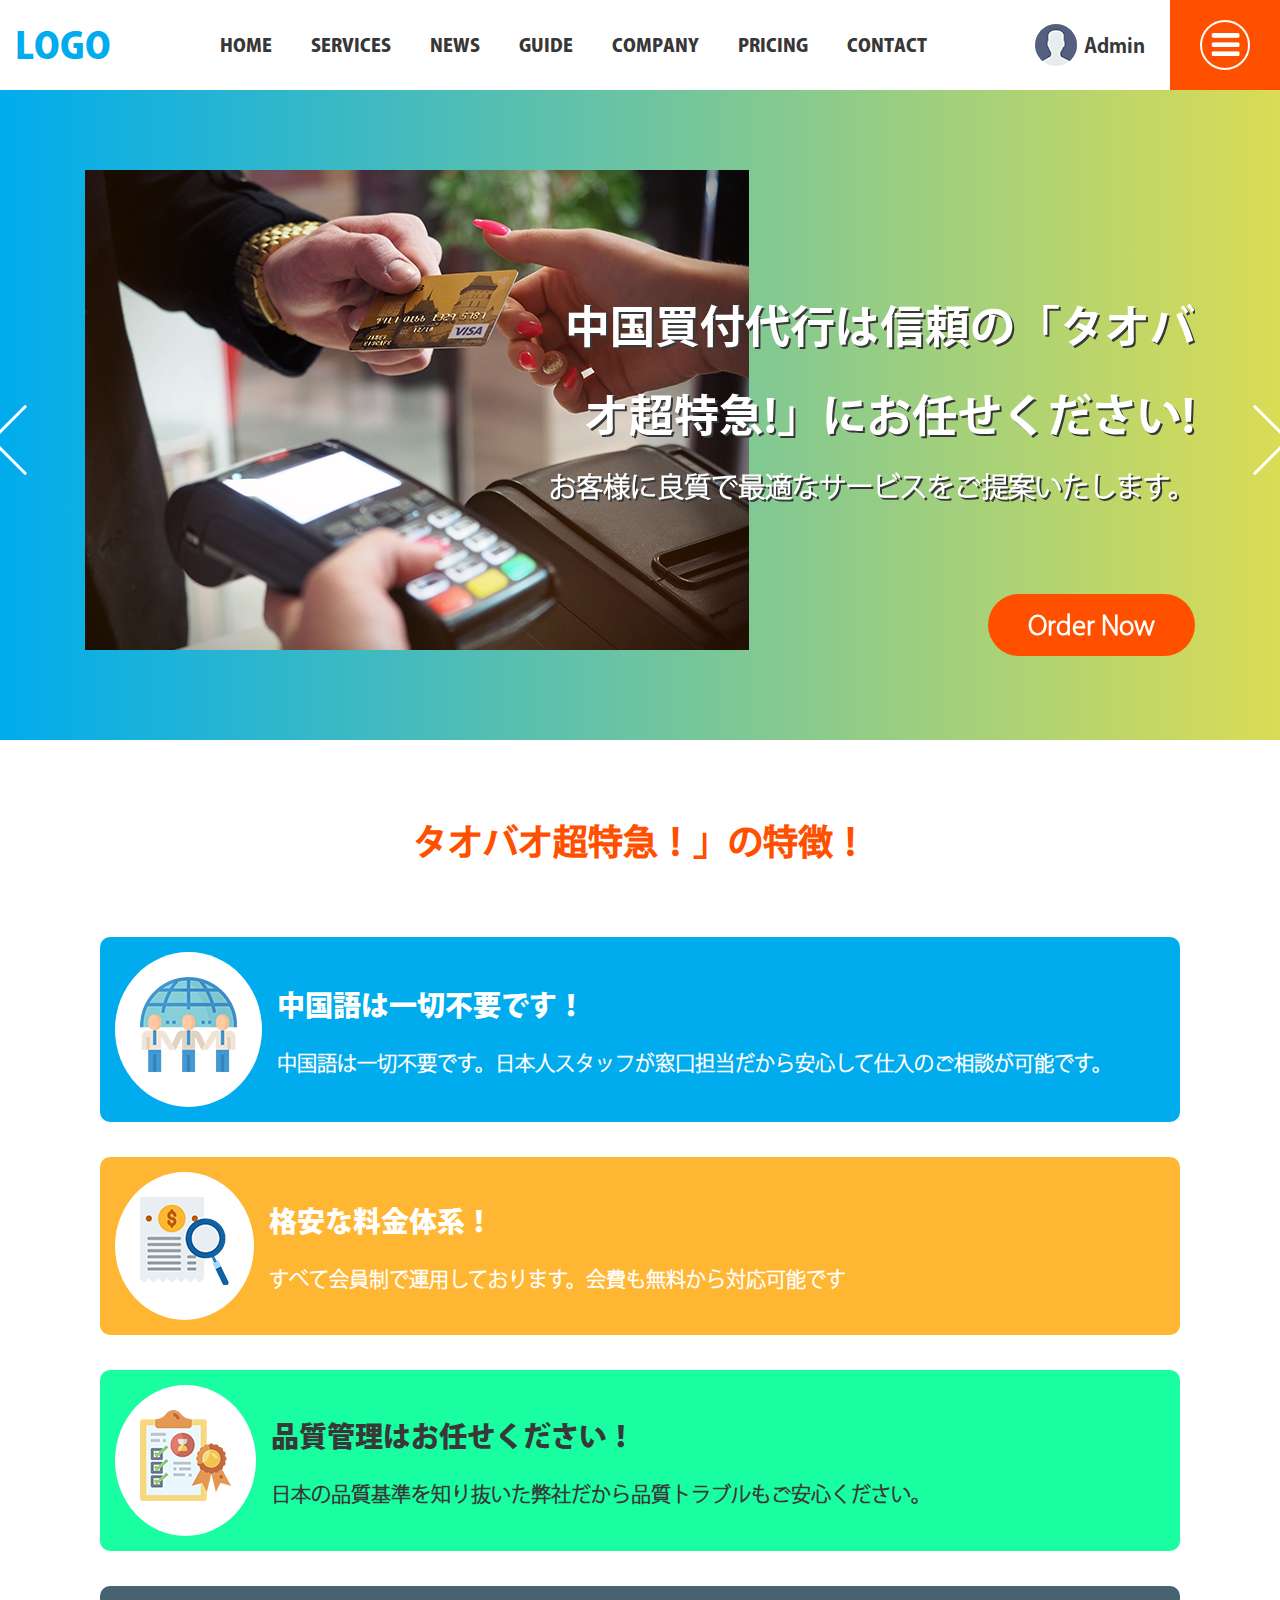
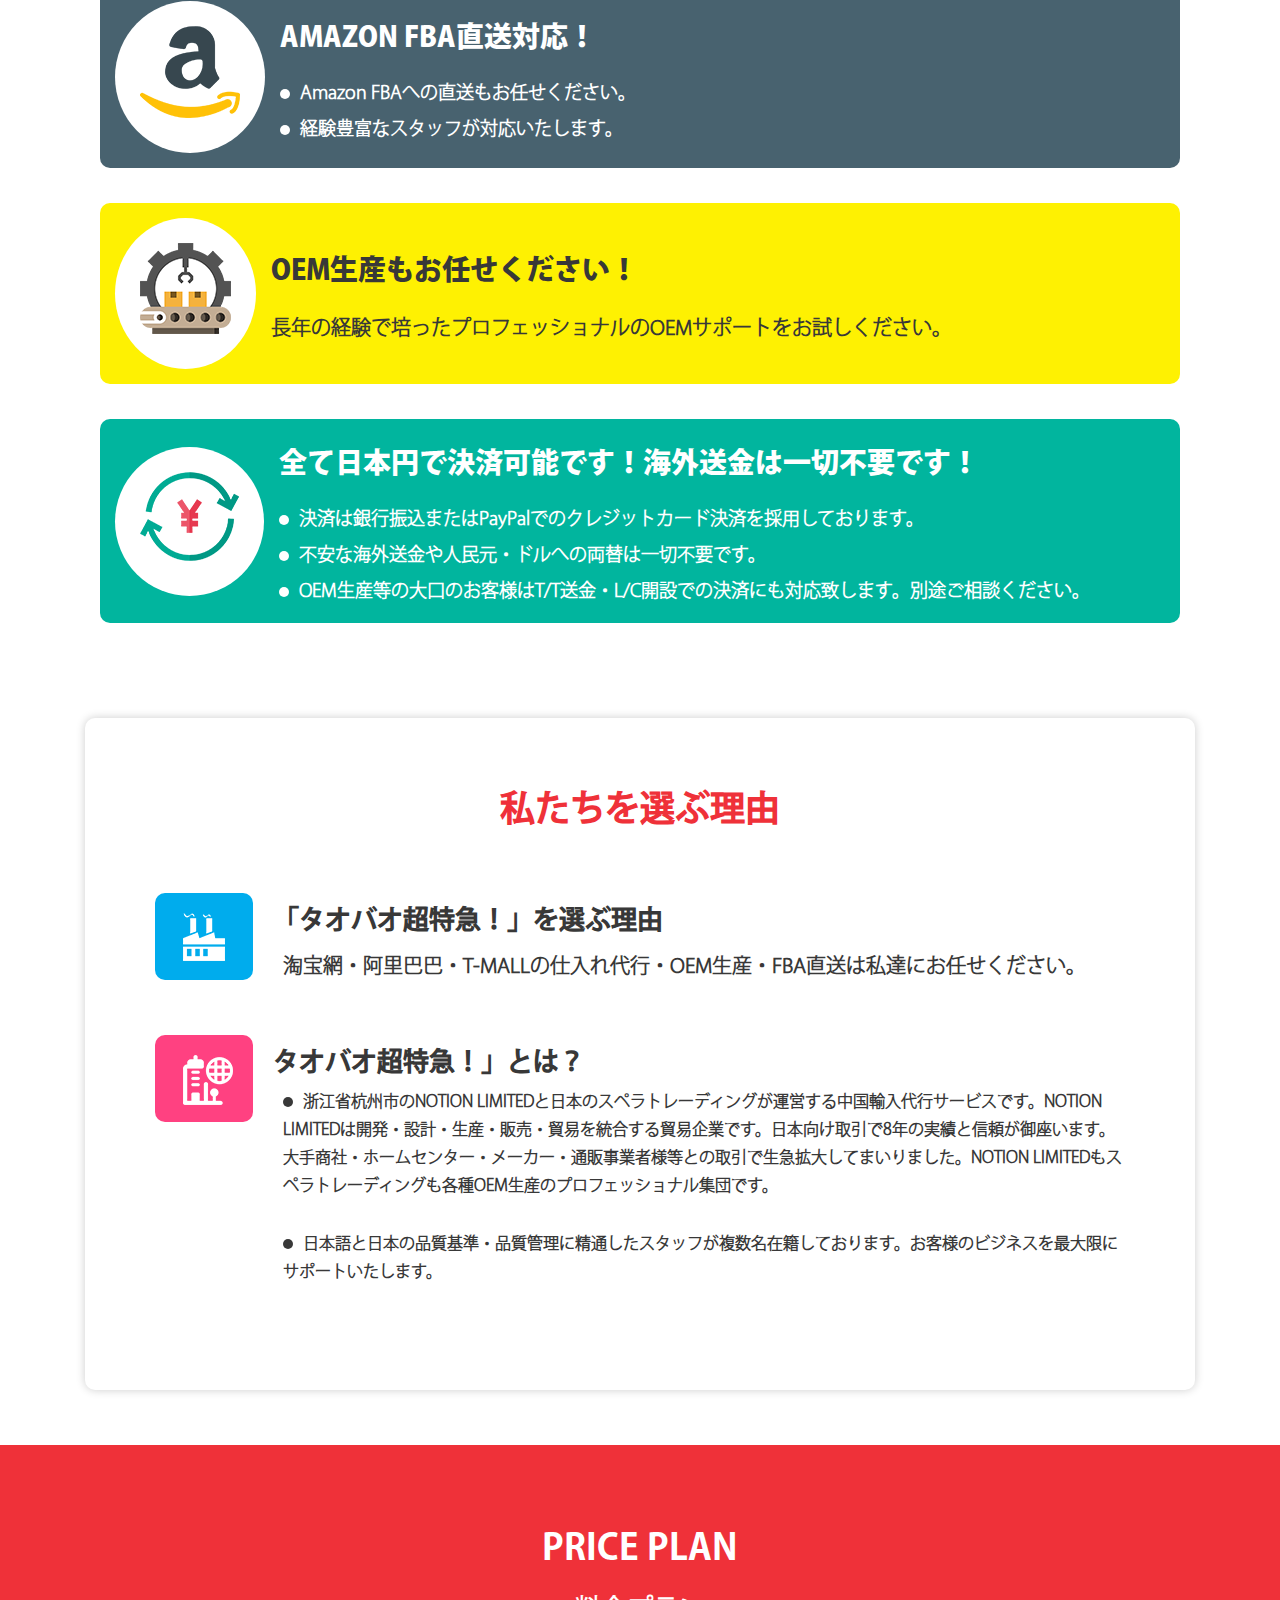
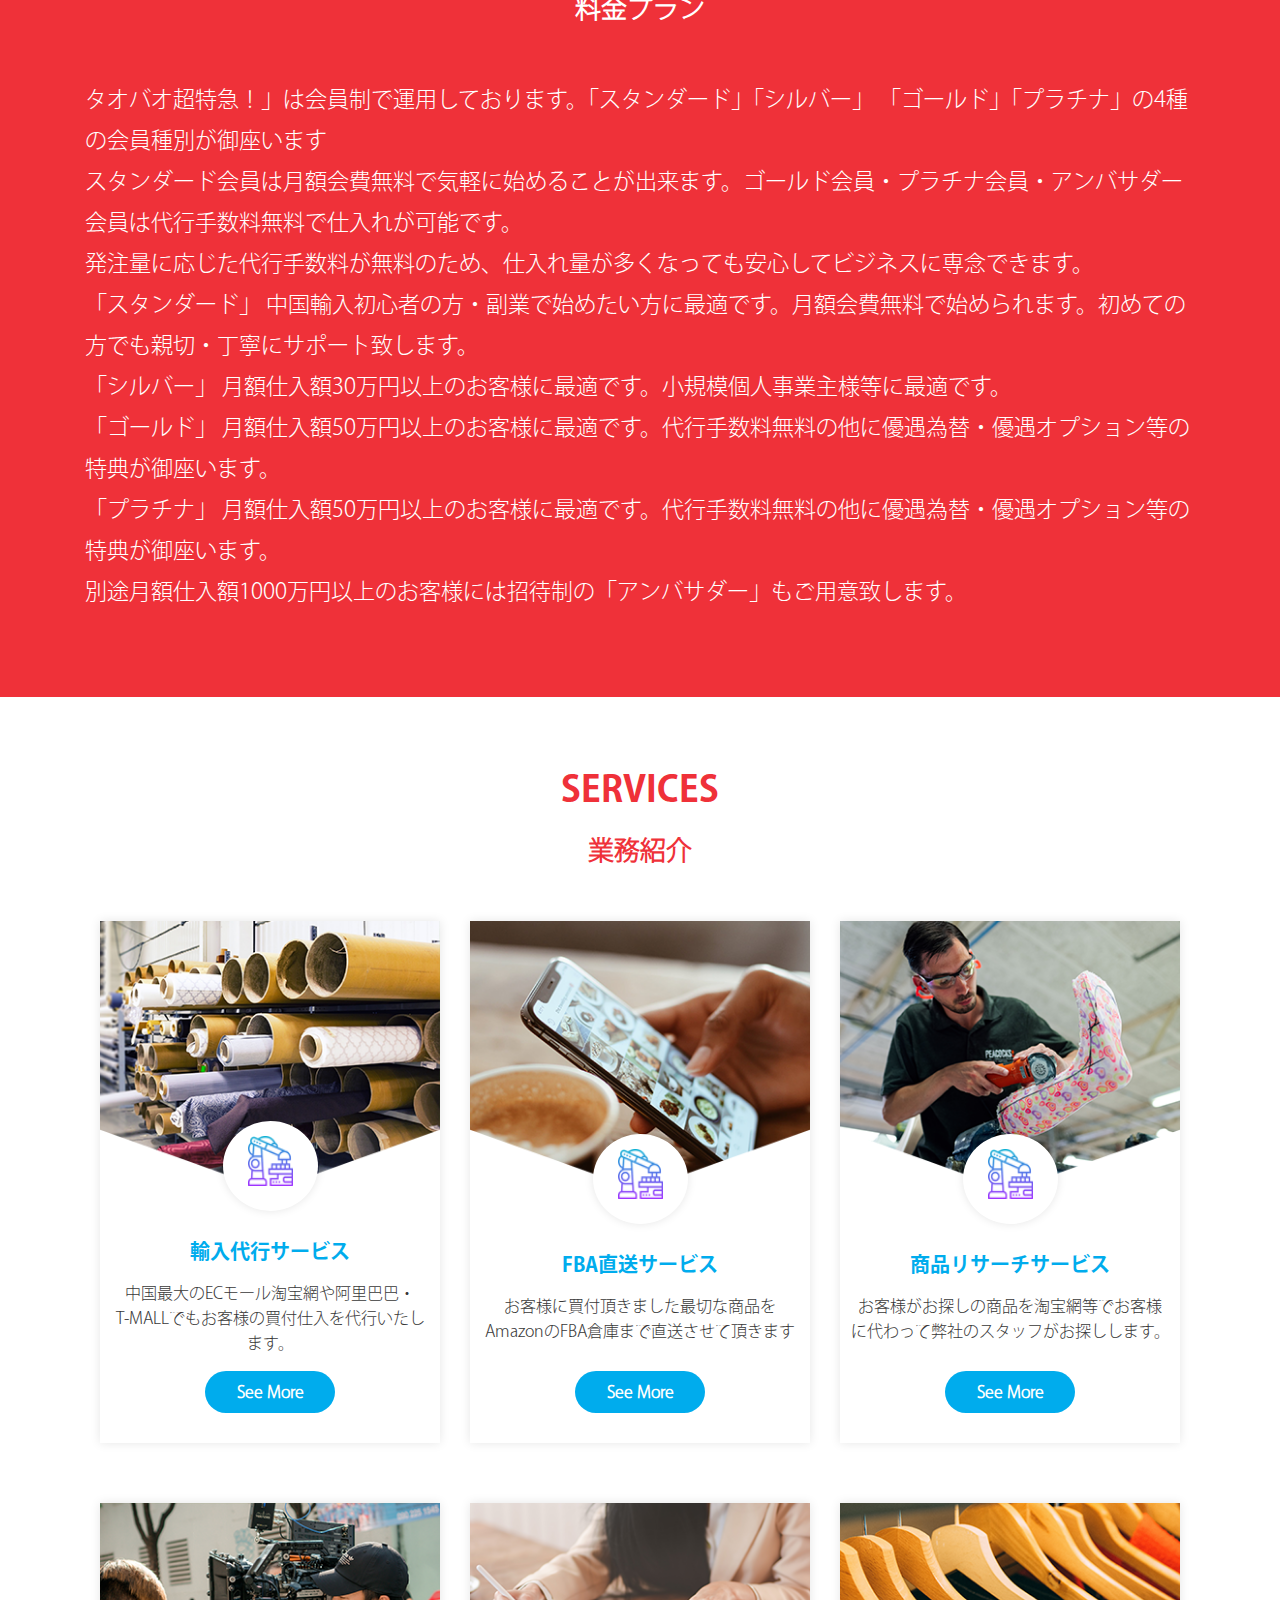
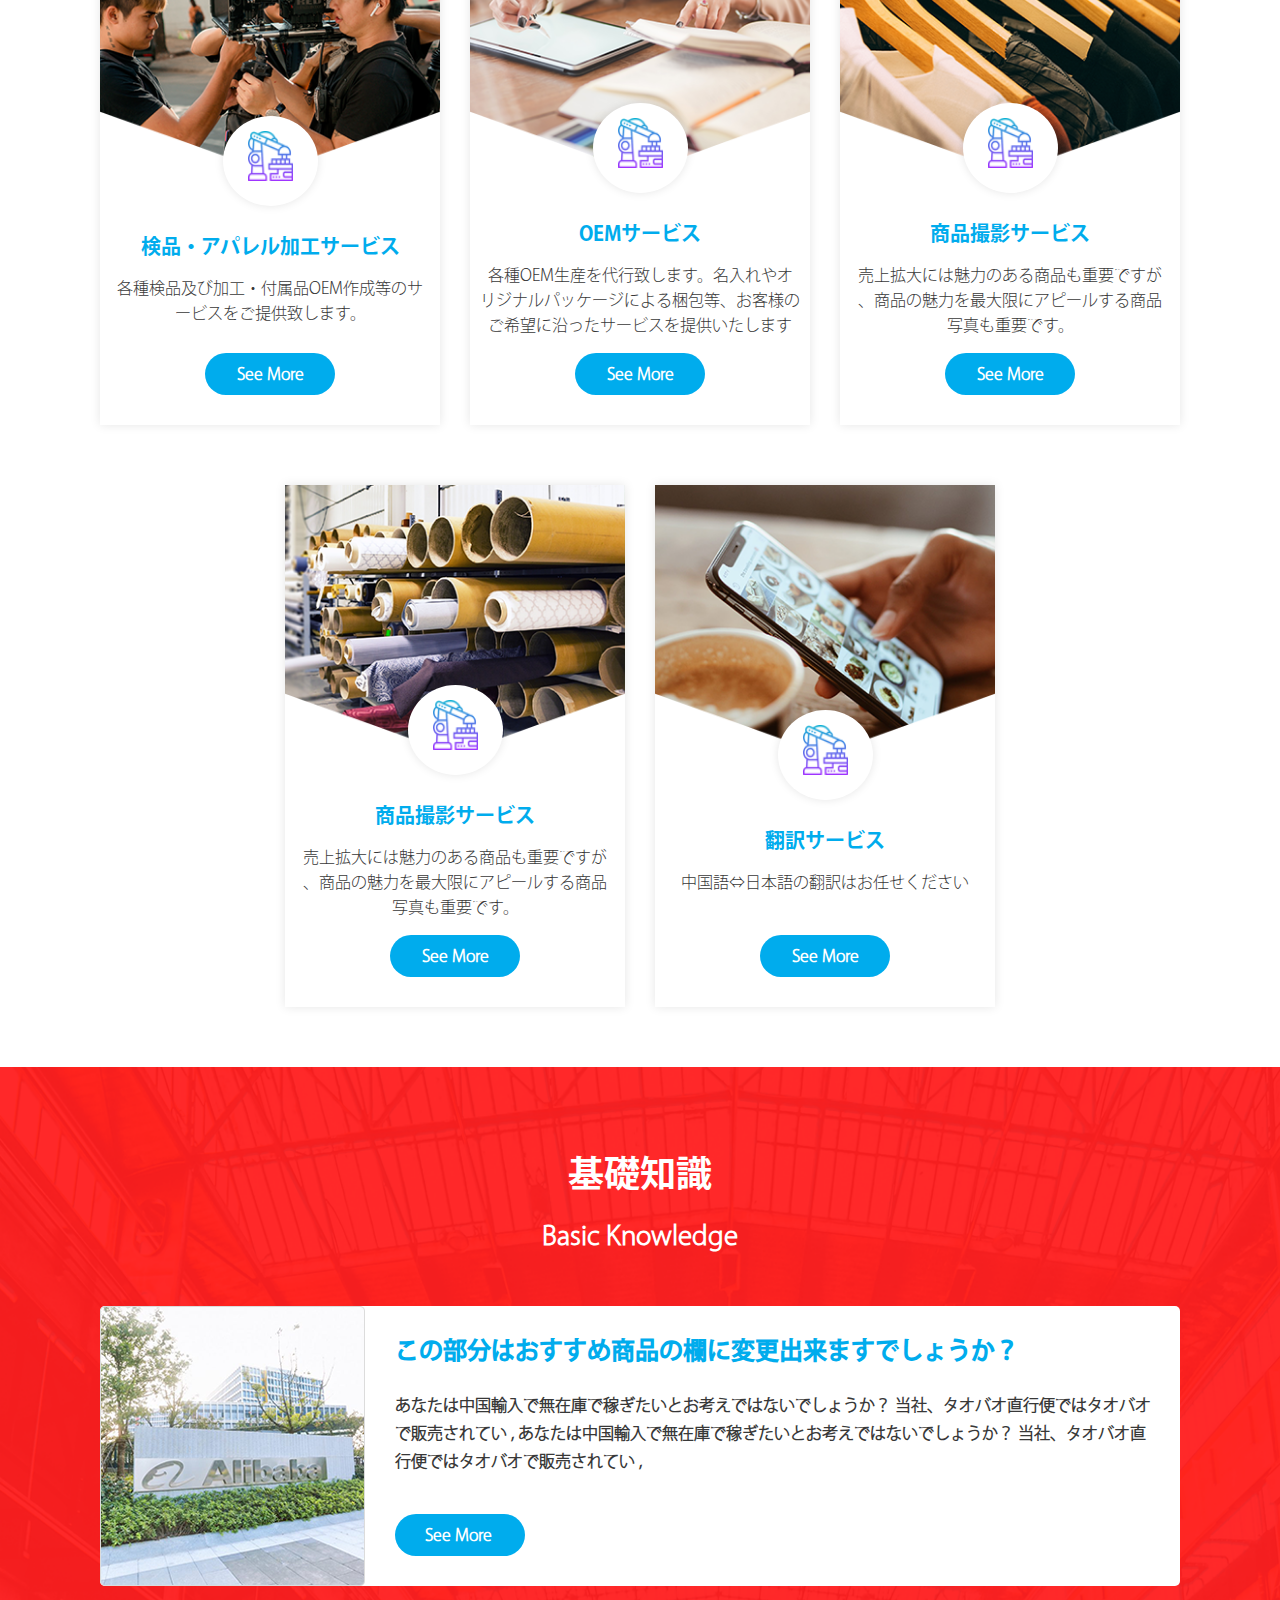
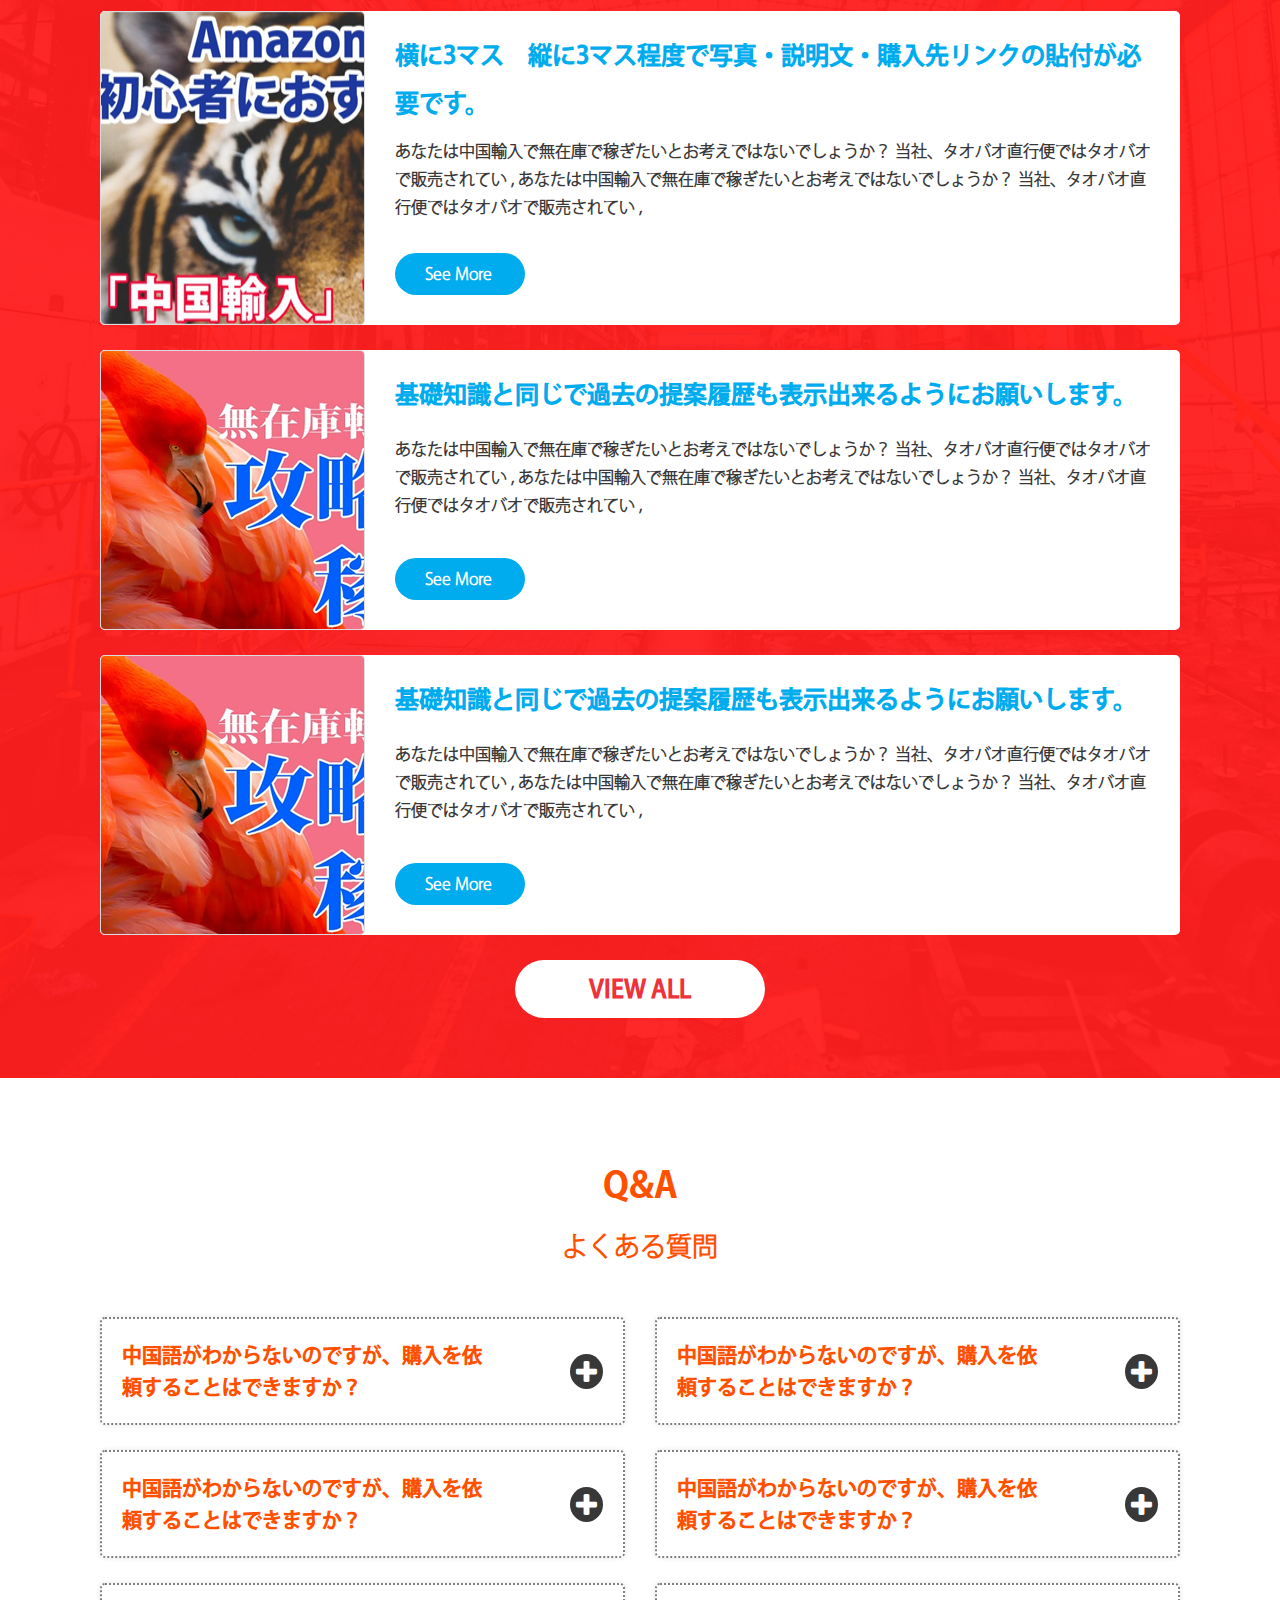
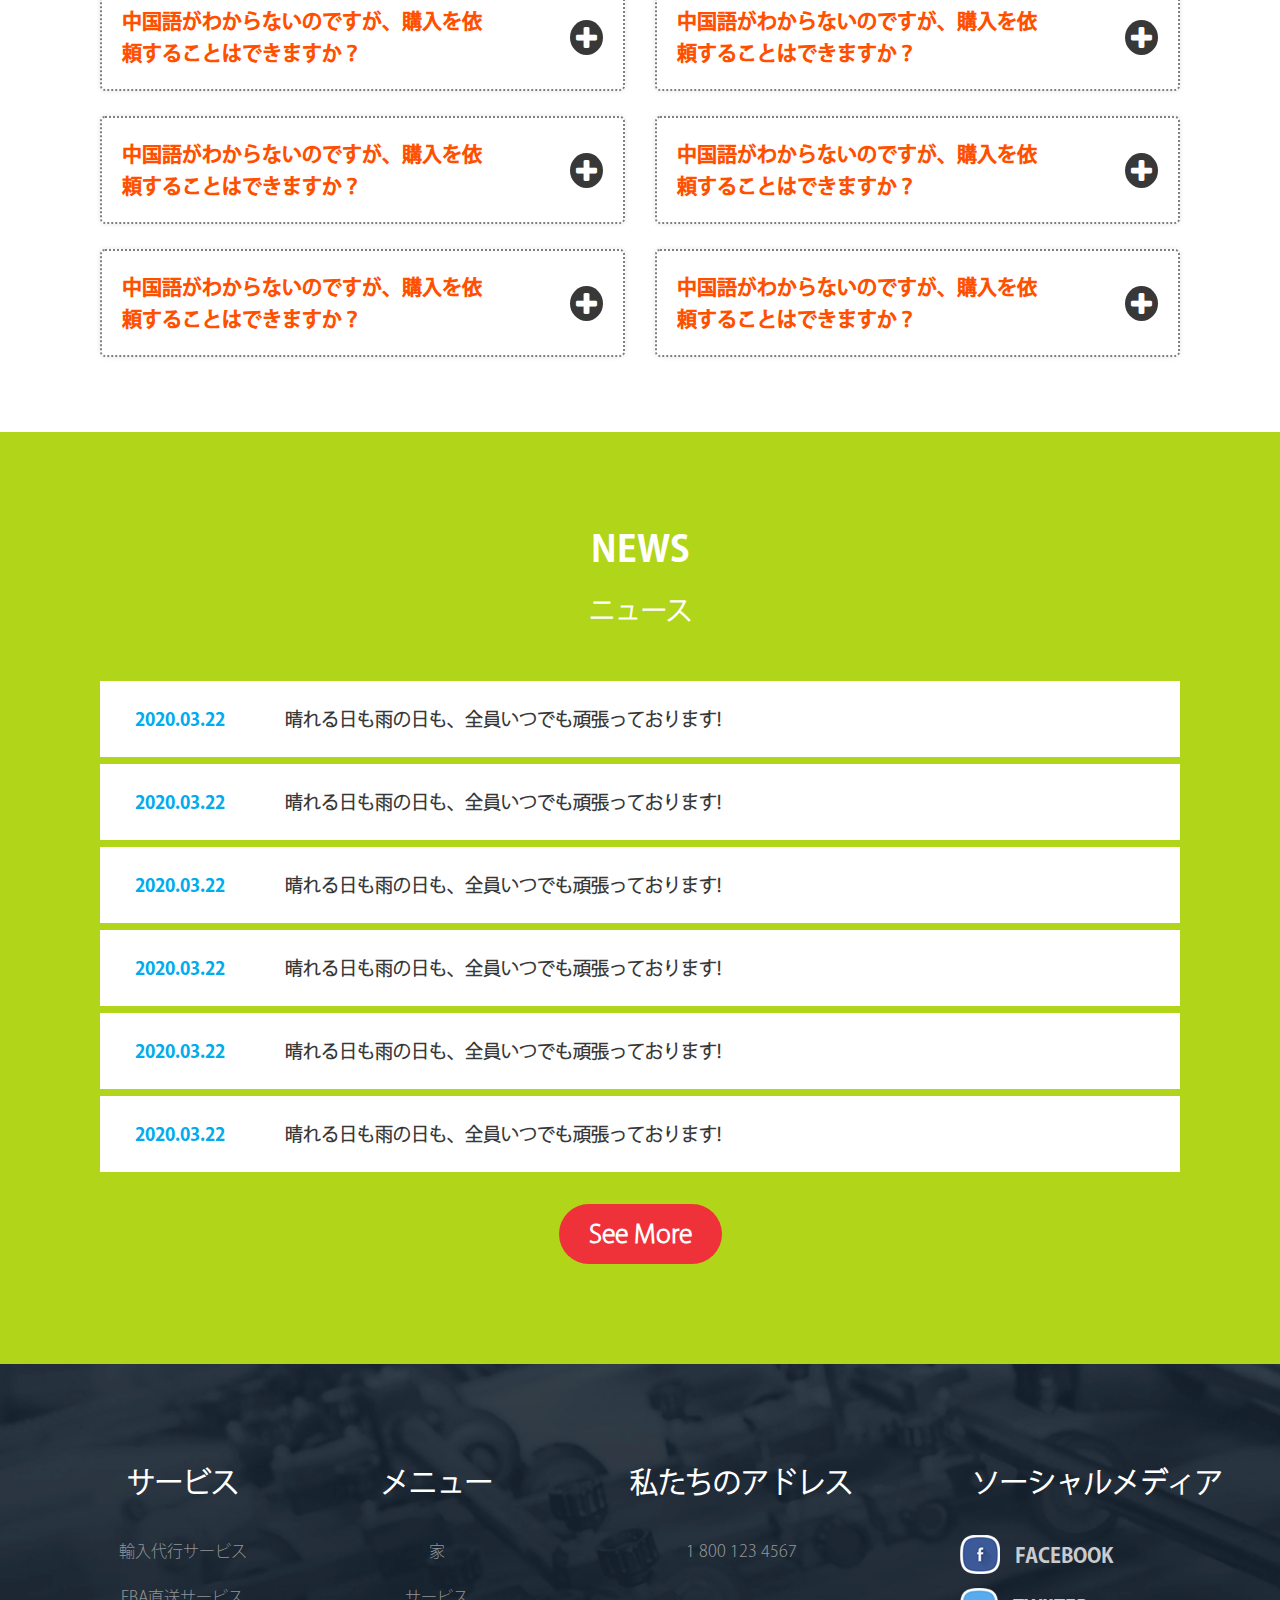
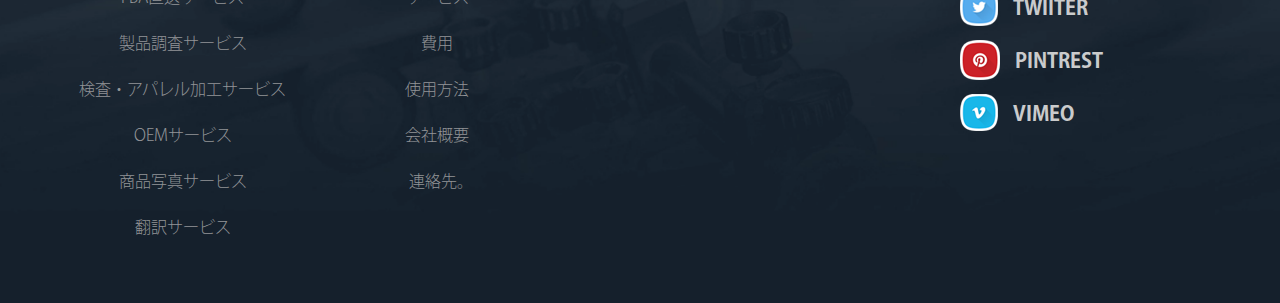
==== commit 989a5804: "services" ====
--- a/index.html
+++ b/index.html
@@ -23,11 +23,13 @@
             <div class="top-nav_menu">
                 <ul class="top-nav_items">
                     <li><a href="index.html">Home</a></li>
-                    <li><a href="#">Services</a></li>
+                    <li><a href="services.html">Services</a></li>
                     <li><a href="news.html">News</a></li>
-                    <li><a href="register.html">Register</a></li>
-                    <li><a href="company.html">Company profile</a></li>
-                    <li><a href="#">Contact</a></li>
+                    <!-- <li><a href="register.html">Register</a></li> -->
+                    <li><a href="guide.html">Guide</a></li>
+                    <li><a href="company.html">Company</a></li>
+                    <li><a href="pricing.html">Pricing</a></li>
+                    <li><a href="contact.html">Contact</a></li>
                 </ul>
             </div>
         
--- a/scss/style.css
+++ b/scss/style.css
@@ -125,10 +125,49 @@
         -ms-flex-align: center;
             align-items: center;
   }
+  .company_1-item {
+    display: -webkit-box;
+    display: -ms-flexbox;
+    display: flex;
+    -webkit-box-orient: vertical;
+    -webkit-box-direction: normal;
+        -ms-flex-direction: column;
+            flex-direction: column;
+    -webkit-box-pack: center !important;
+        -ms-flex-pack: center !important;
+            justify-content: center !important;
+    -webkit-box-align: center;
+        -ms-flex-align: center;
+            align-items: center;
+  }
+  .company_1-item img {
+    padding-right: 0 !important;
+    padding-bottom: 0 !important;
+    width: 100%;
+  }
+  .company_1-item-content h1 {
+    text-align: center;
+    margin-top: 25px;
+  }
+  .company_1-item2 {
+    -webkit-box-pack: center;
+        -ms-flex-pack: center;
+            justify-content: center;
+  }
+  .company_1-item2 h1 {
+    text-align: center;
+  }
   .company_1-item2_content {
     -webkit-box-pack: center;
         -ms-flex-pack: center;
             justify-content: center;
+    -webkit-box-orient: vertical;
+    -webkit-box-direction: normal;
+        -ms-flex-direction: column;
+            flex-direction: column;
+  }
+  .company_1-item2_content img {
+    padding-right: 0;
   }
   .company_1-item2_content-line {
     display: none;
@@ -151,6 +190,20 @@
   .register-form-input input {
     padding: 10px;
     width: 70% !important;
+  }
+}
+
+@media (max-width: 767px) {
+  .services1-item-img, .services2-item-img, .services4-item-img, .services6-item-img, .services7-item-img {
+    margin-right: 0 !important;
+    margin-bottom: 40px;
+  }
+  .services1-item-img img, .services2-item-img img, .services4-item-img img, .services6-item-img img, .services7-item-img img {
+    width: 100%;
+  }
+  .services1-item-img_block, .services2-item-img_block, .services4-item-img_block, .services6-item-img_block, .services7-item-img_block {
+    right: 31% !important;
+    top: 87% !important;
   }
 }
 
@@ -1510,4 +1563,458 @@
 .register-form p a {
   color: #00aced;
 }
+
+.services1 {
+  min-height: 580px;
+  padding: 35px;
+  border-bottom: 3px solid #b1d518 !important;
+  border: 1px solid #b1d518;
+  margin-bottom: 100px;
+}
+
+.services1-item-img {
+  float: left;
+  margin-right: 70px;
+  position: relative;
+}
+
+.services1-item-img img {
+  max-height: 500px;
+  max-width: 358px;
+}
+
+.services1-item-img_block {
+  background-color: #b1d518;
+  padding: 20px 25px;
+  position: absolute;
+  right: -11%;
+  top: 25%;
+  border-radius: 50%;
+}
+
+.services1-item-content h1 {
+  font-family: KozGoPro_Bold;
+  color: #b1d518;
+}
+
+.services1-item-content h3 {
+  font-family: KozGoPro_Bold;
+  line-height: 1.231;
+  margin-bottom: 15px;
+}
+
+.services1-item-content-items {
+  display: -webkit-box;
+  display: -ms-flexbox;
+  display: flex;
+  -webkit-box-orient: horizontal;
+  -webkit-box-direction: normal;
+      -ms-flex-direction: row;
+          flex-direction: row;
+  margin-bottom: 15px;
+}
+
+.services1-item-content-items_block {
+  background-color: #b1d518;
+  padding: 5px 7px;
+  width: 35px;
+  height: 35px;
+  margin-right: 15px;
+}
+
+.services1-item-content-items p {
+  font-family: KozGoPro_Regular;
+}
+
+.services2 {
+  min-height: 580px;
+  padding: 35px;
+  border-bottom: 3px solid #ef3139 !important;
+  border: 1px solid #ef3139;
+  margin-bottom: 100px;
+}
+
+.services2-item-img {
+  float: left;
+  margin-right: 70px;
+  position: relative;
+}
+
+.services2-item-img img {
+  max-height: 500px;
+  max-width: 358px;
+}
+
+.services2-item-img_block {
+  background-color: #ef3139;
+  padding: 20px 25px;
+  position: absolute;
+  right: -11%;
+  top: 25%;
+  border-radius: 50%;
+}
+
+.services2-item-content h1 {
+  font-family: KozGoPro_Bold;
+  color: #ef3139;
+}
+
+.services2-item-content h3 {
+  font-family: KozGoPro_Bold;
+  line-height: 1.231;
+  margin-bottom: 15px;
+}
+
+.services2-item-content-items {
+  display: -webkit-box;
+  display: -ms-flexbox;
+  display: flex;
+  -webkit-box-orient: horizontal;
+  -webkit-box-direction: normal;
+      -ms-flex-direction: row;
+          flex-direction: row;
+  margin-bottom: 15px;
+}
+
+.services2-item-content-items_block {
+  background-color: #ef3139;
+  padding: 5px 7px;
+  width: 35px;
+  height: 35px;
+  margin-right: 15px;
+}
+
+.services2-item-content-items p {
+  font-family: KozGoPro_Regular;
+}
+
+.services3 {
+  min-height: 600px;
+  padding: 35px;
+  border-bottom: 3px solid #02b59f !important;
+  border: 1px solid #02b59f;
+  margin-bottom: 100px;
+}
+
+.services3-item {
+  display: -webkit-box;
+  display: -ms-flexbox;
+  display: flex;
+  -webkit-box-pack: center;
+      -ms-flex-pack: center;
+          justify-content: center;
+  -webkit-box-align: center;
+      -ms-flex-align: center;
+          align-items: center;
+  -webkit-box-orient: vertical;
+  -webkit-box-direction: normal;
+      -ms-flex-direction: column;
+          flex-direction: column;
+}
+
+.services3-item img:first-child {
+  width: 100%;
+}
+
+.services3-item-img {
+  margin-top: -55px;
+  background-color: #02b59f;
+  padding: 20px 25px;
+  border-radius: 50%;
+  margin-bottom: 40px;
+}
+
+.services3-item h1 {
+  color: #02b59f;
+  font-family: KozGoPro_Bold;
+}
+
+.services3-item h3 {
+  font-family: KozGoPro_Bold;
+  font-size: 24px;
+  margin-bottom: 15px;
+}
+
+.services3-item-content {
+  display: -webkit-box;
+  display: -ms-flexbox;
+  display: flex;
+  -webkit-box-orient: horizontal;
+  -webkit-box-direction: normal;
+      -ms-flex-direction: row;
+          flex-direction: row;
+  margin-bottom: 15px;
+}
+
+.services3-item-content_block {
+  background-color: #02b59f;
+  padding: 5px 7px;
+  min-width: 35px;
+  height: 35px;
+  margin-right: 15px;
+}
+
+.services3-item-content p {
+  font-family: KozGoPro_Regular;
+}
+
+.services4 {
+  min-height: 500px;
+  padding: 35px;
+  border-bottom: 3px solid #ff5000 !important;
+  border: 1px solid #ff5000;
+  margin-bottom: 100px;
+}
+
+.services4-item-img {
+  float: left;
+  margin-right: 70px;
+  position: relative;
+}
+
+.services4-item-img img {
+  max-height: 500px;
+  max-width: 358px;
+}
+
+.services4-item-img_block {
+  background-color: #ff5000;
+  padding: 20px 25px;
+  position: absolute;
+  right: -11%;
+  top: 25%;
+  border-radius: 50%;
+}
+
+.services4-item-content h1 {
+  font-family: KozGoPro_Bold;
+  color: #ff5000;
+}
+
+.services4-item-content h3 {
+  font-family: KozGoPro_Bold;
+  line-height: 1.231;
+  margin-bottom: 15px;
+}
+
+.services4-item-content-items {
+  display: -webkit-box;
+  display: -ms-flexbox;
+  display: flex;
+  -webkit-box-orient: horizontal;
+  -webkit-box-direction: normal;
+      -ms-flex-direction: row;
+          flex-direction: row;
+  margin-bottom: 15px;
+}
+
+.services4-item-content-items_block {
+  background-color: #ff5000;
+  padding: 5px 7px;
+  width: 35px;
+  height: 35px;
+  margin-right: 15px;
+}
+
+.services4-item-content-items p {
+  font-family: KozGoPro_Regular;
+}
+
+.services5 {
+  min-height: 600px;
+  padding: 35px;
+  border-bottom: 3px solid #15202c !important;
+  border: 1px solid #15202c;
+  margin-bottom: 100px;
+}
+
+.services5-item {
+  display: -webkit-box;
+  display: -ms-flexbox;
+  display: flex;
+  -webkit-box-pack: center;
+      -ms-flex-pack: center;
+          justify-content: center;
+  -webkit-box-align: center;
+      -ms-flex-align: center;
+          align-items: center;
+  -webkit-box-orient: vertical;
+  -webkit-box-direction: normal;
+      -ms-flex-direction: column;
+          flex-direction: column;
+}
+
+.services5-item img:first-child {
+  width: 100%;
+}
+
+.services5-item-img {
+  margin-top: -55px;
+  background-color: #15202c;
+  padding: 20px 25px;
+  border-radius: 50%;
+  margin-bottom: 40px;
+}
+
+.services5-item h1 {
+  color: #15202c;
+  font-family: KozGoPro_Bold;
+}
+
+.services5-item h3 {
+  font-family: KozGoPro_Bold;
+  font-size: 24px;
+  margin-bottom: 15px;
+}
+
+.services5-item-content {
+  display: -webkit-box;
+  display: -ms-flexbox;
+  display: flex;
+  -webkit-box-orient: horizontal;
+  -webkit-box-direction: normal;
+      -ms-flex-direction: row;
+          flex-direction: row;
+  margin-bottom: 15px;
+}
+
+.services5-item-content_block {
+  background-color: #15202c;
+  padding: 5px 7px;
+  min-width: 35px;
+  height: 35px;
+  margin-right: 15px;
+}
+
+.services5-item-content p {
+  font-family: KozGoPro_Regular;
+}
+
+.services6 {
+  min-height: 580px;
+  padding: 35px;
+  border-bottom: 3px solid #ffa721 !important;
+  border: 1px solid #ffa721;
+  margin-bottom: 100px;
+}
+
+.services6-item-img {
+  float: left;
+  margin-right: 70px;
+  position: relative;
+}
+
+.services6-item-img img {
+  max-height: 500px;
+  max-width: 358px;
+}
+
+.services6-item-img_block {
+  background-color: #ffa721;
+  padding: 20px 25px;
+  position: absolute;
+  right: -11%;
+  top: 25%;
+  border-radius: 50%;
+}
+
+.services6-item-content h1 {
+  font-family: KozGoPro_Bold;
+  color: #ffa721;
+}
+
+.services6-item-content h3 {
+  font-family: KozGoPro_Bold;
+  line-height: 1.231;
+  margin-bottom: 15px;
+}
+
+.services6-item-content-items {
+  display: -webkit-box;
+  display: -ms-flexbox;
+  display: flex;
+  -webkit-box-orient: horizontal;
+  -webkit-box-direction: normal;
+      -ms-flex-direction: row;
+          flex-direction: row;
+  margin-bottom: 15px;
+}
+
+.services6-item-content-items_block {
+  background-color: #ffa721;
+  padding: 5px 7px;
+  width: 35px;
+  height: 35px;
+  margin-right: 15px;
+}
+
+.services6-item-content-items p {
+  font-family: KozGoPro_Regular;
+}
+
+.services7 {
+  min-height: 580px;
+  padding: 35px;
+  border-bottom: 3px solid #02b59f !important;
+  border: 1px solid #02b59f;
+  margin-bottom: 100px;
+}
+
+.services7-item-img {
+  float: left;
+  margin-right: 70px;
+  position: relative;
+}
+
+.services7-item-img img {
+  max-height: 500px;
+  max-width: 358px;
+}
+
+.services7-item-img_block {
+  background-color: #02b59f;
+  padding: 20px 25px;
+  position: absolute;
+  right: -11%;
+  top: 25%;
+  border-radius: 50%;
+}
+
+.services7-item-content h1 {
+  font-family: KozGoPro_Bold;
+  color: #02b59f;
+}
+
+.services7-item-content h3 {
+  font-family: KozGoPro_Bold;
+  line-height: 1.231;
+  margin-bottom: 15px;
+}
+
+.services7-item-content p {
+  margin-bottom: 15px;
+}
+
+.services7-item-content-items {
+  display: -webkit-box;
+  display: -ms-flexbox;
+  display: flex;
+  -webkit-box-orient: horizontal;
+  -webkit-box-direction: normal;
+      -ms-flex-direction: row;
+          flex-direction: row;
+  margin-bottom: 15px;
+}
+
+.services7-item-content-items_block {
+  background-color: #02b59f;
+  padding: 5px 7px;
+  width: 35px;
+  height: 35px;
+  margin-right: 15px;
+}
+
+.services7-item-content-items p {
+  font-family: KozGoPro_Regular;
+}
 /*# sourceMappingURL=style.css.map */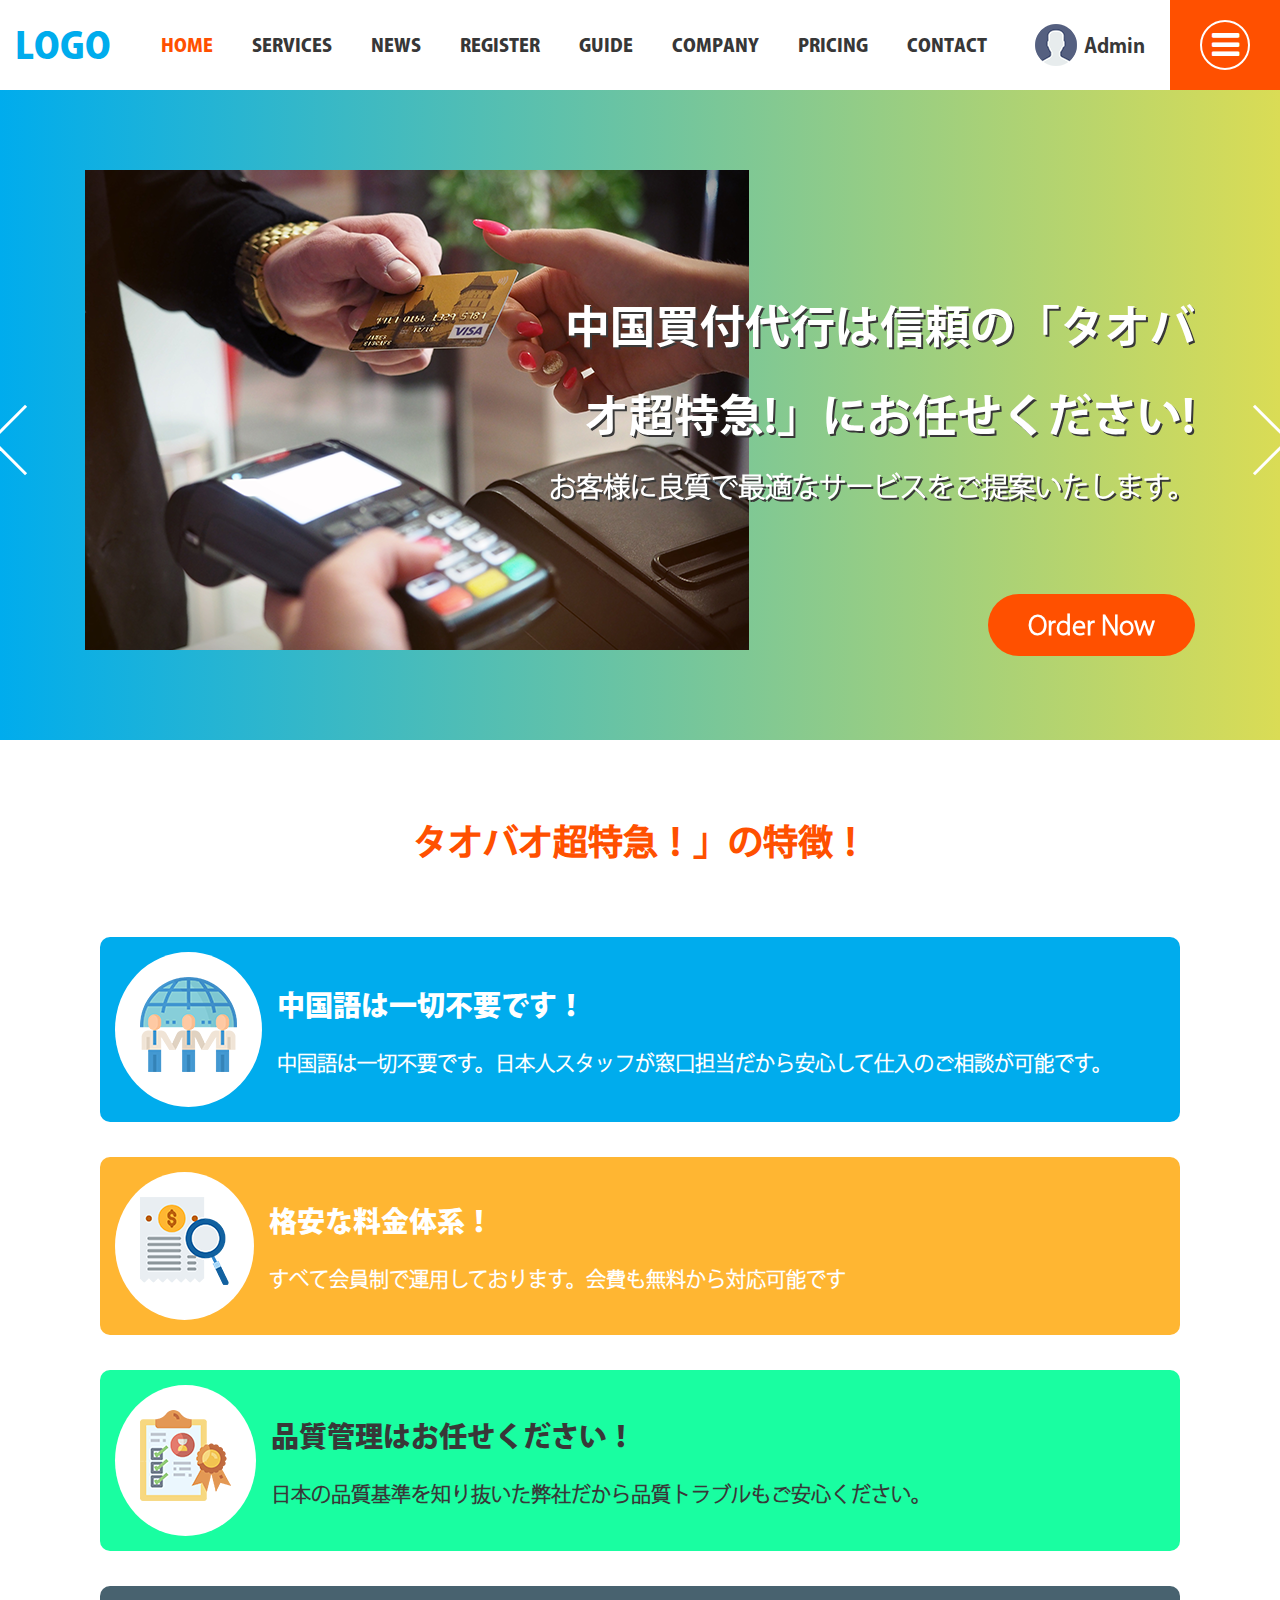
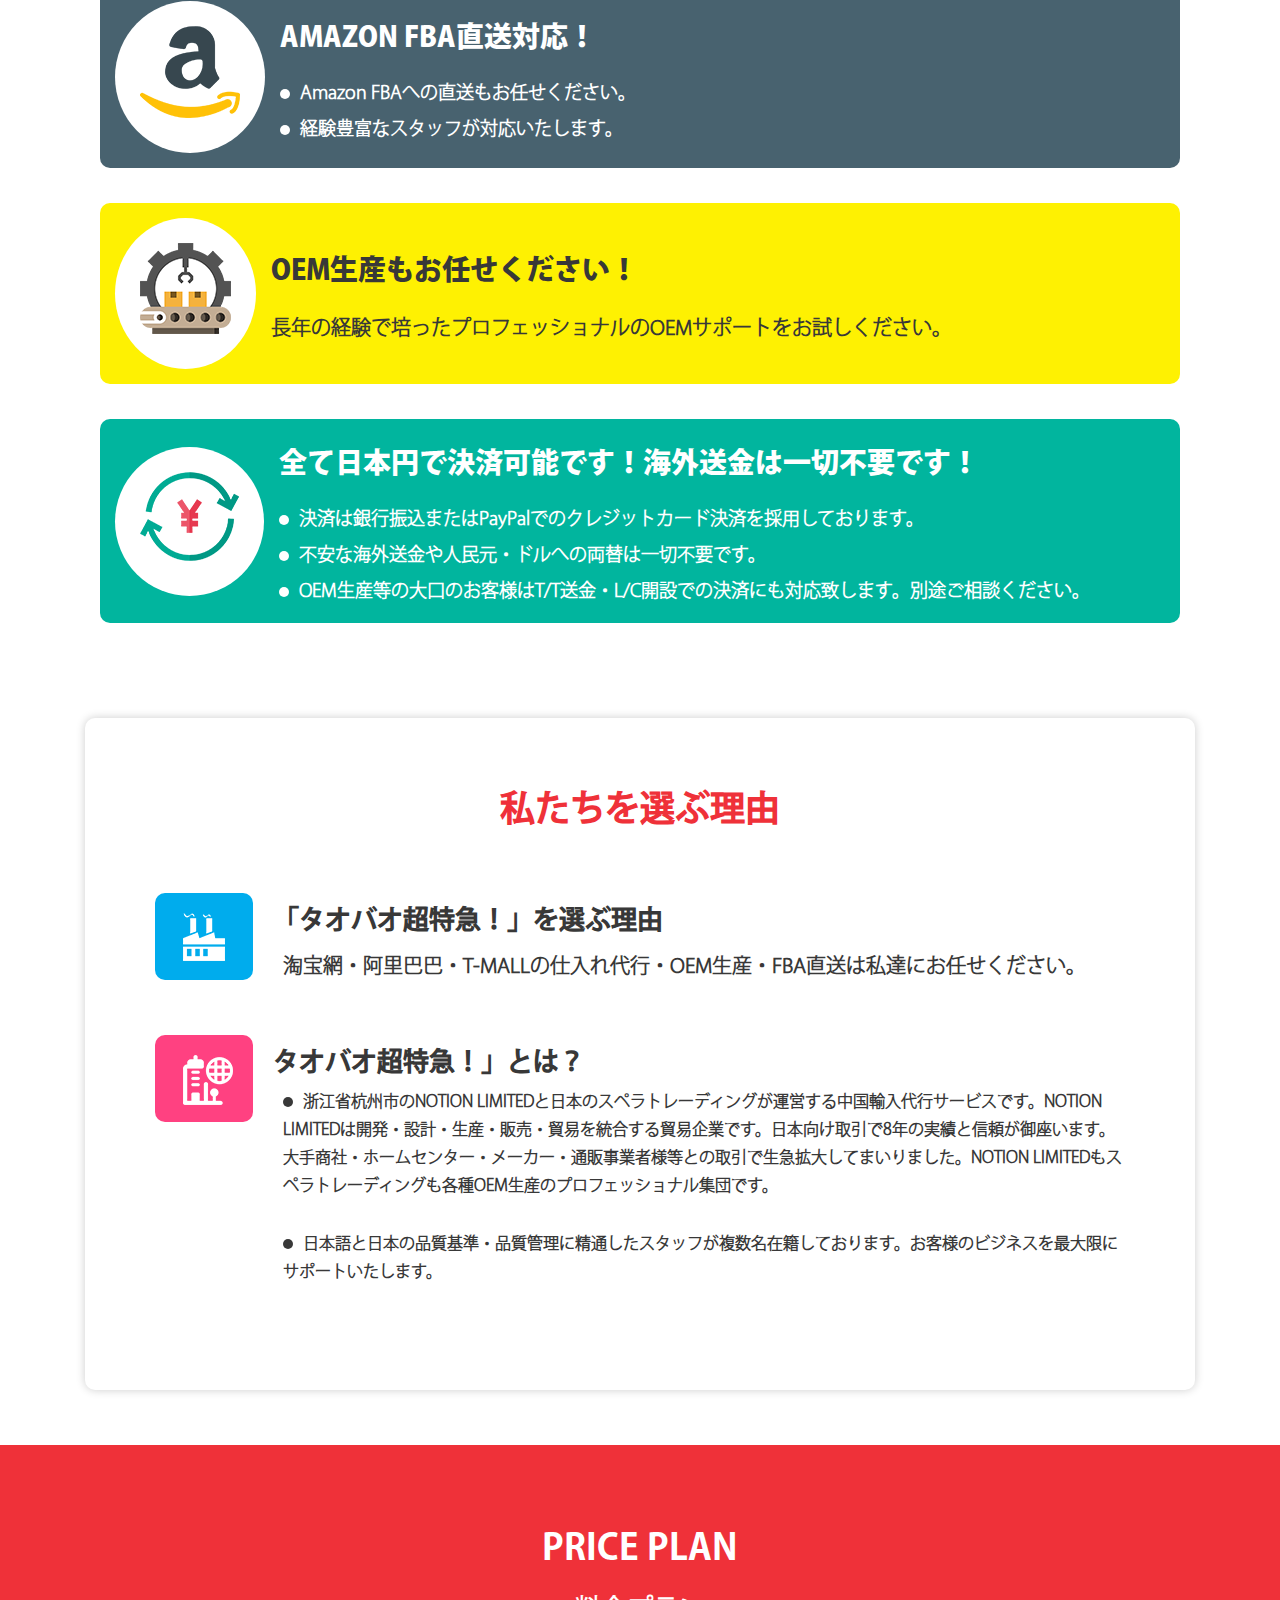
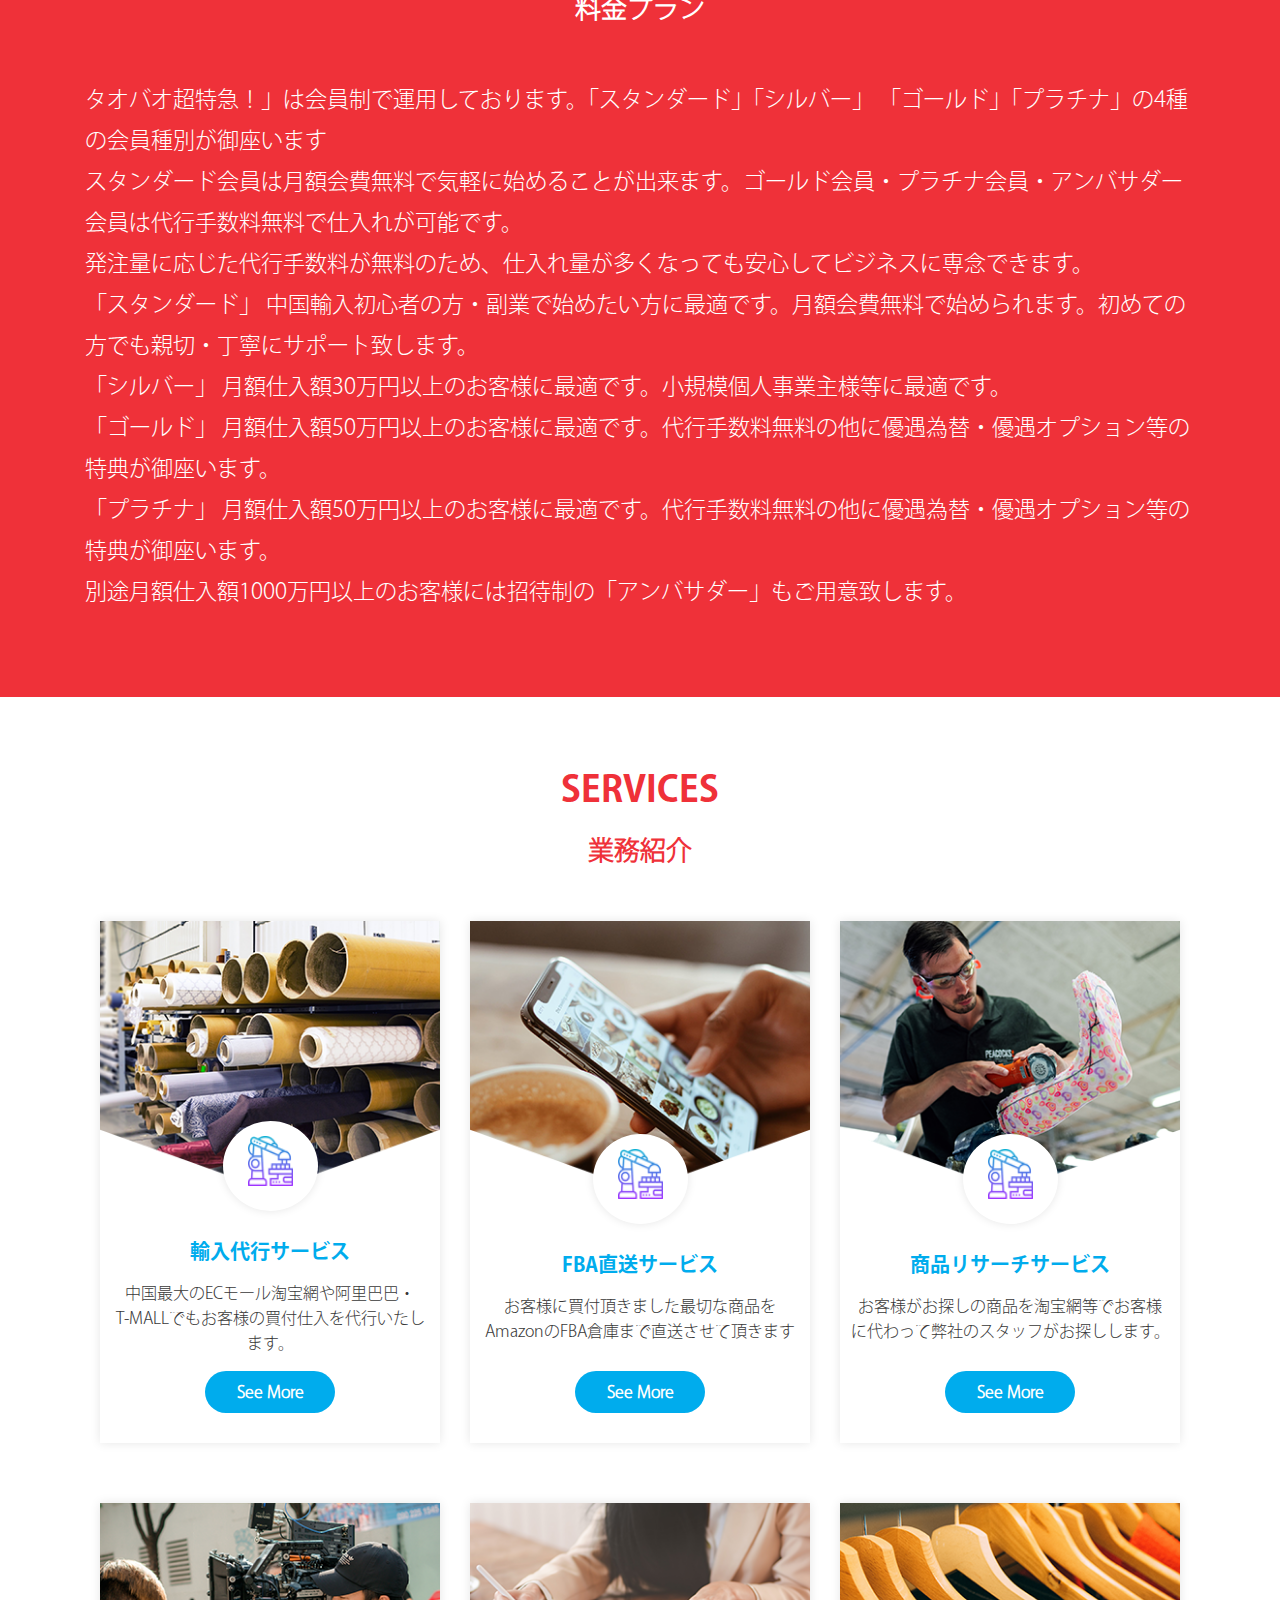
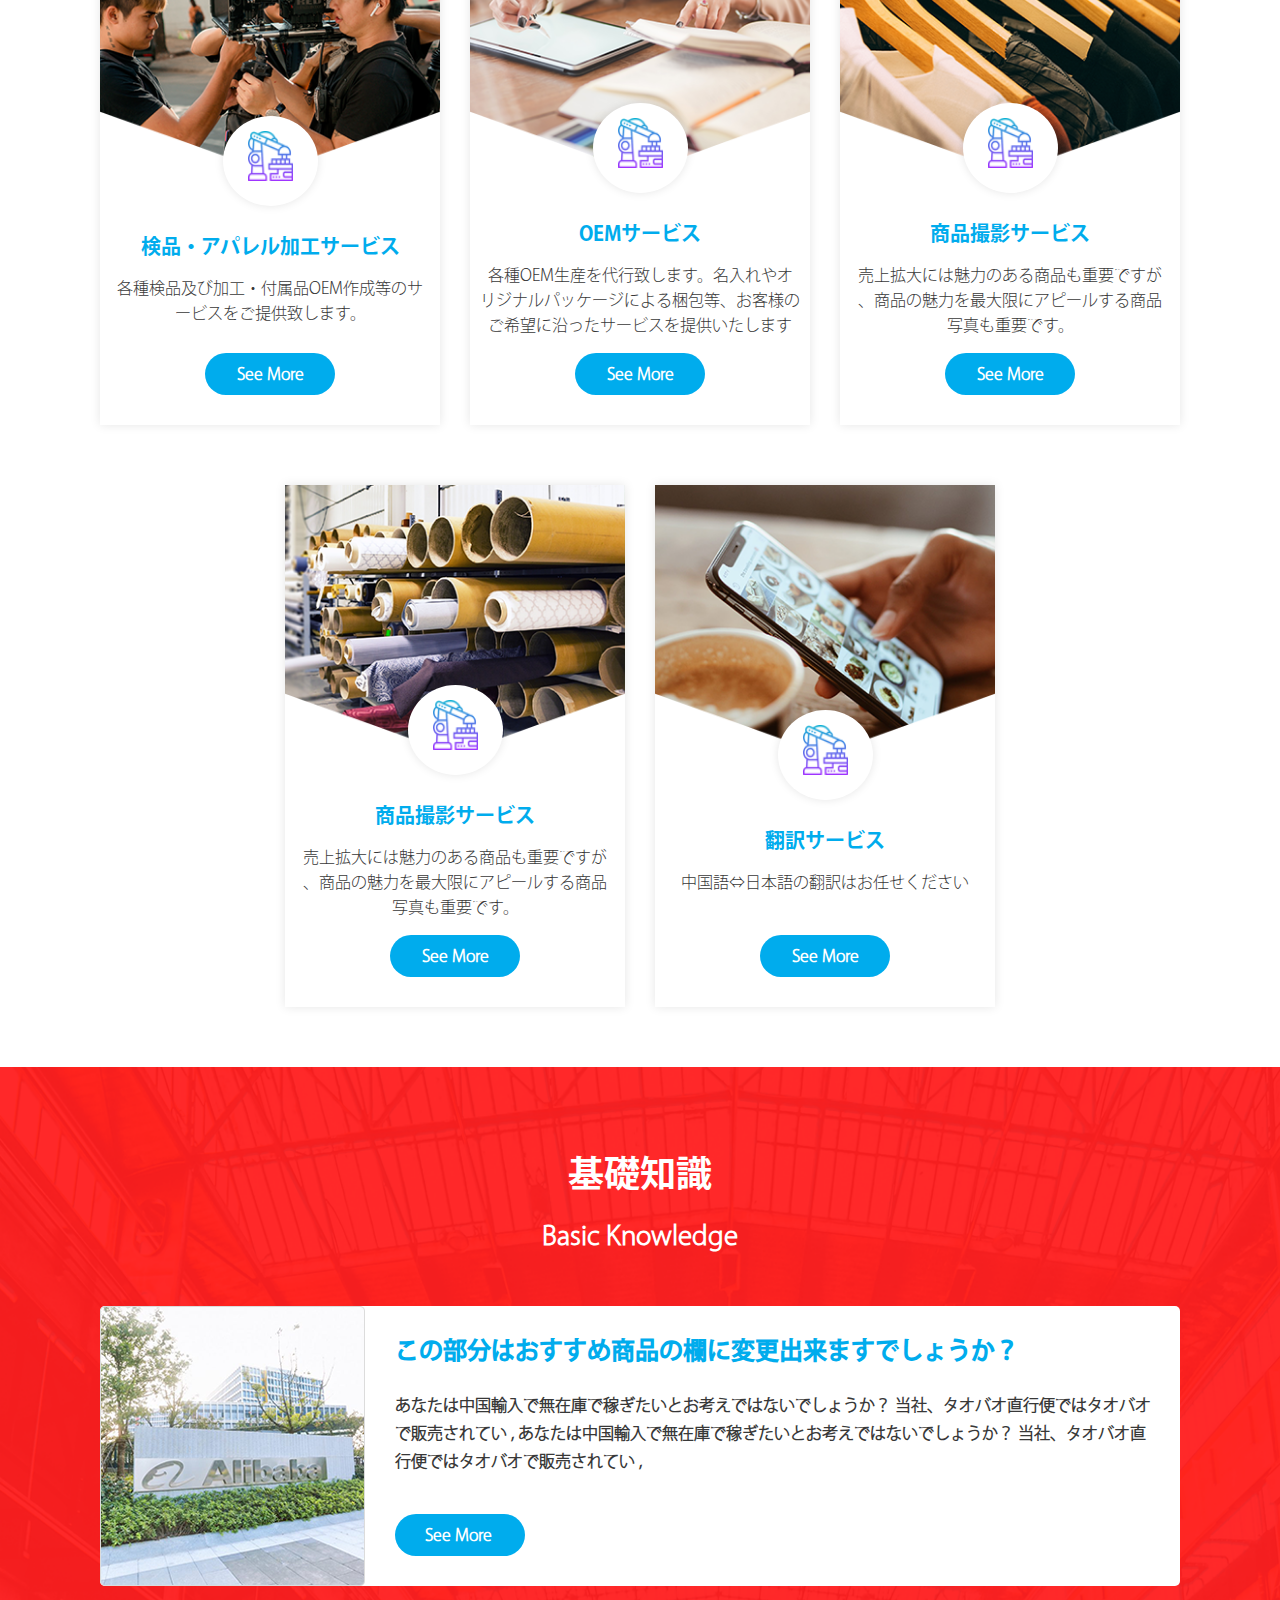
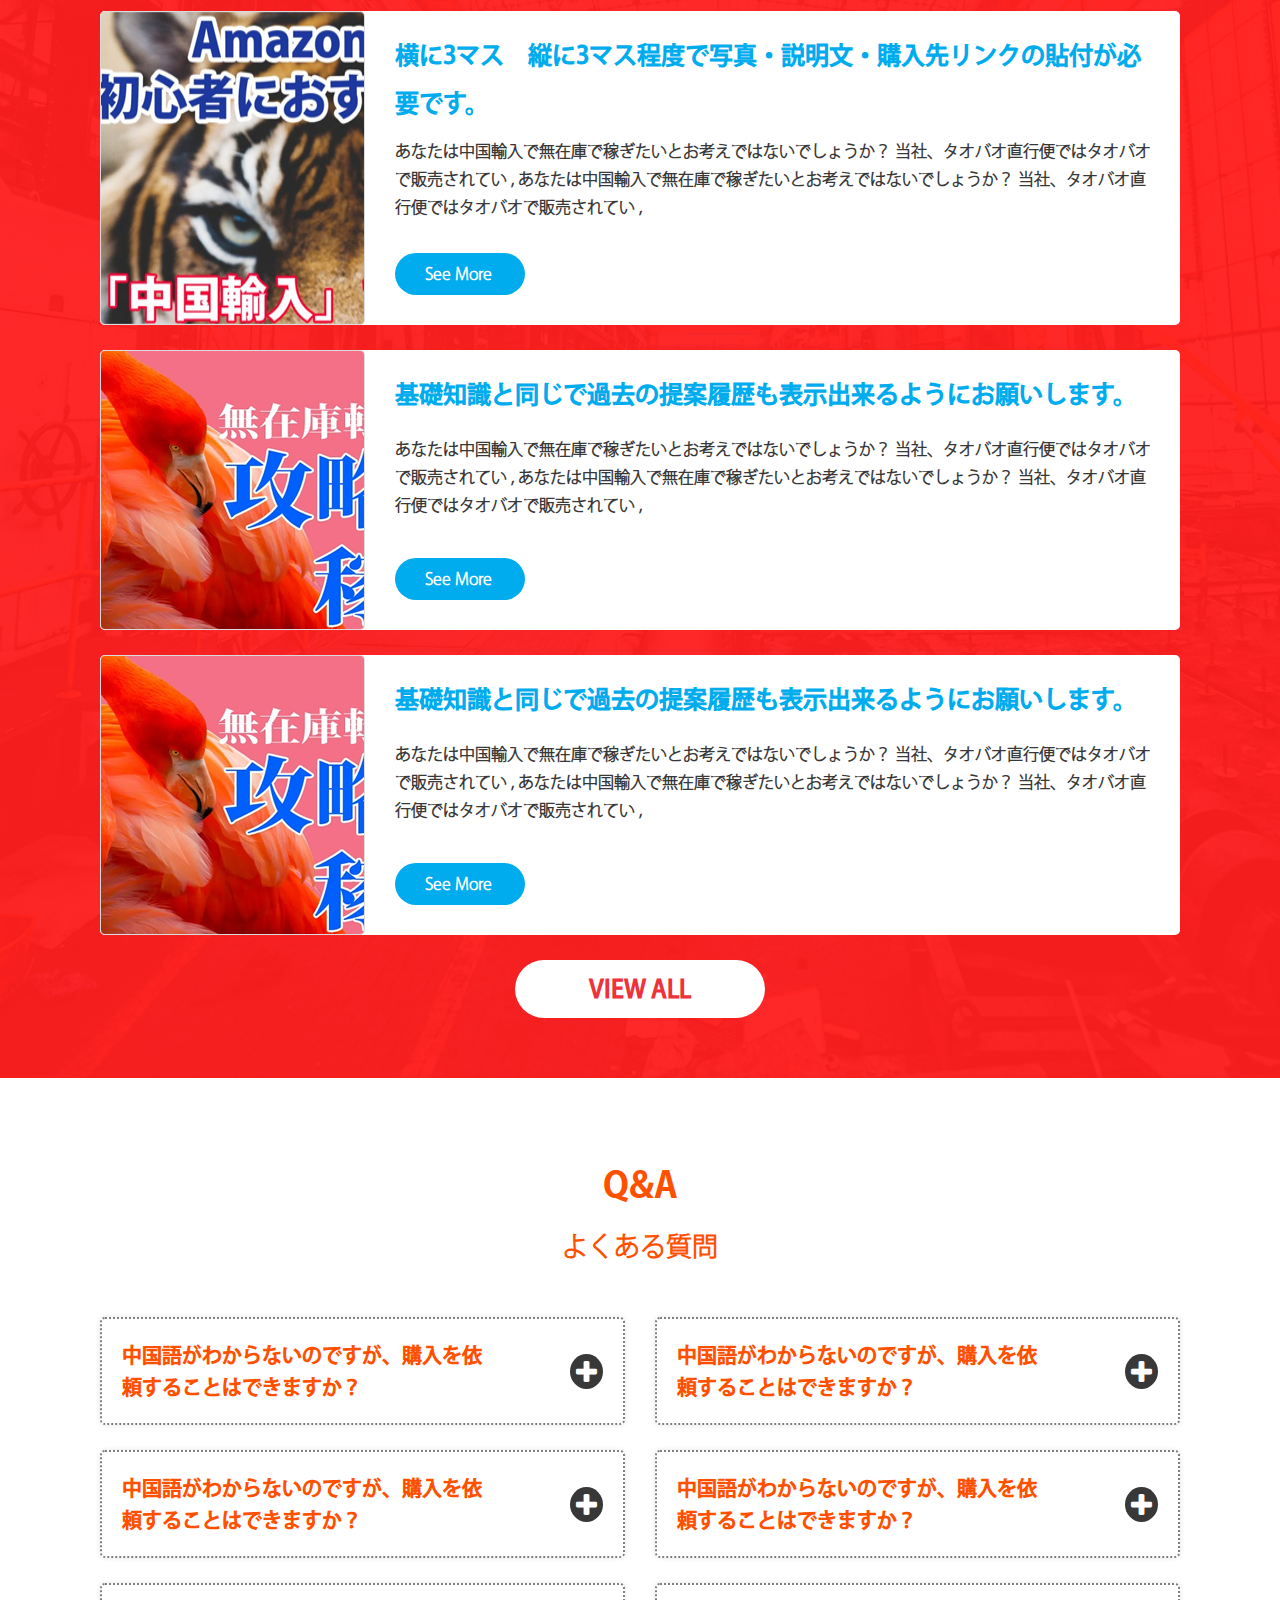
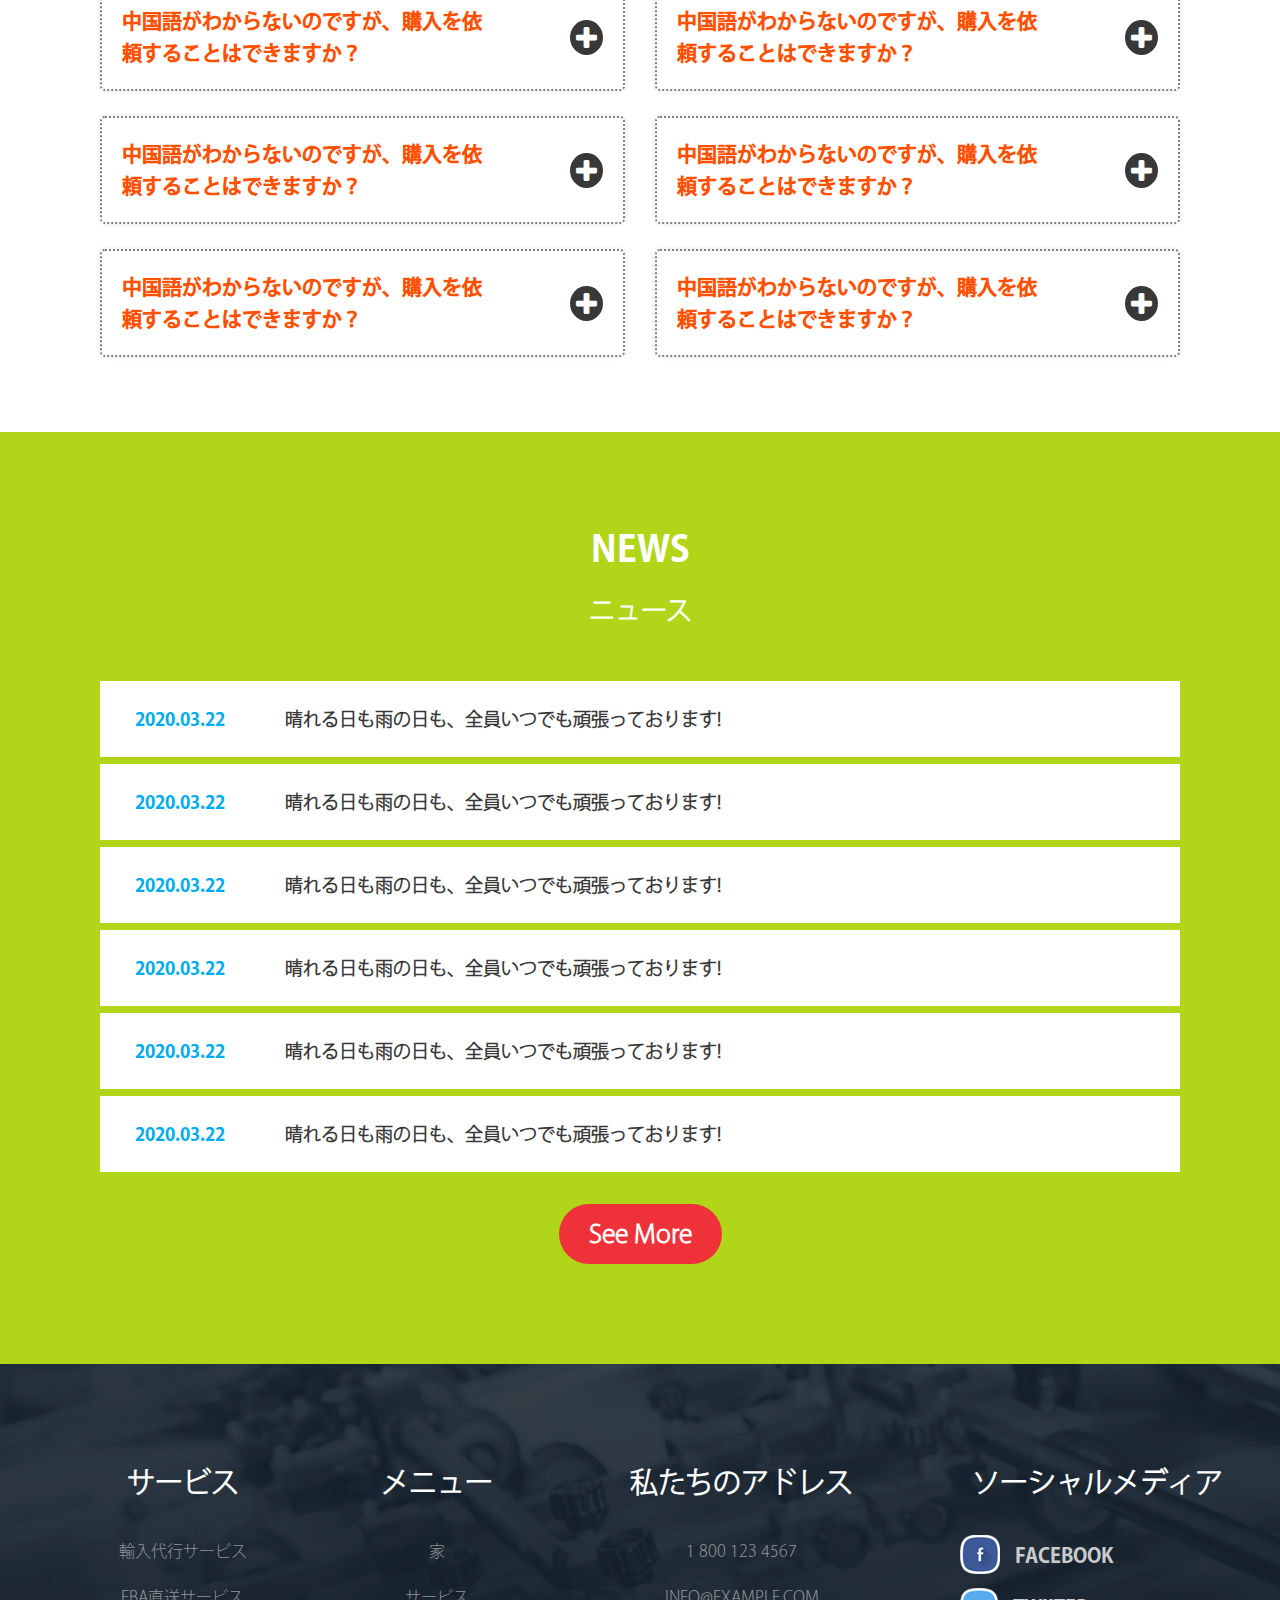
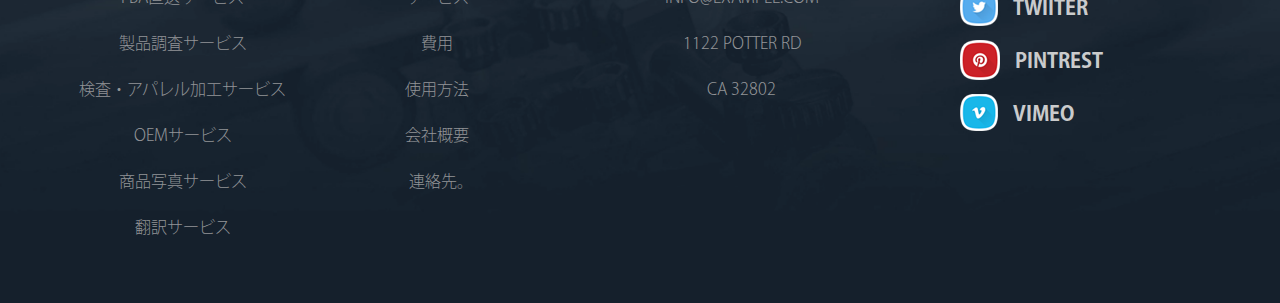
==== commit b12b81b3: "address" ====
--- a/index.html
+++ b/index.html
@@ -22,10 +22,10 @@
 
             <div class="top-nav_menu">
                 <ul class="top-nav_items">
-                    <li><a href="index.html">Home</a></li>
+                    <li><a href="index.html" class="top-nav_items__active">Home</a></li>
                     <li><a href="services.html">Services</a></li>
                     <li><a href="news.html">News</a></li>
-                    <!-- <li><a href="register.html">Register</a></li> -->
+                    <li><a href="register.html">Register</a></li>
                     <li><a href="guide.html">Guide</a></li>
                     <li><a href="company.html">Company</a></li>
                     <li><a href="pricing.html">Pricing</a></li>
@@ -668,6 +668,9 @@
             <h1>私たちのアドレス</h1>
             <ul>
                 <li><a href="#">1 800 123 4567</a></li>
+                <li><a href="#">INFO@EXAMPLE.COM</a></li>
+                <li><a href="#">1122 POTTER RD</a></li>
+                <li><a href="#">CA 32802</a></li>
             </ul>
         </div>
         <!-- col -->
--- a/scss/style.css
+++ b/scss/style.css
@@ -191,19 +191,71 @@
     padding: 10px;
     width: 70% !important;
   }
+  .guide-points-container {
+    padding-left: 45px;
+    padding-right: 45px;
+  }
+  .guide-points-container-line {
+    display: none;
+  }
+  .guide-points-container-items {
+    -webkit-box-orient: vertical;
+    -webkit-box-direction: normal;
+        -ms-flex-direction: column;
+            flex-direction: column;
+    margin-bottom: 40px;
+  }
+  .guide-points-container-items p {
+    text-align: center;
+  }
 }
 
 @media (max-width: 767px) {
-  .services1-item-img, .services2-item-img, .services4-item-img, .services6-item-img, .services7-item-img {
+  .services1-item-img,
+  .services2-item-img,
+  .services4-item-img,
+  .services6-item-img,
+  .services7-item-img {
     margin-right: 0 !important;
     margin-bottom: 40px;
   }
-  .services1-item-img img, .services2-item-img img, .services4-item-img img, .services6-item-img img, .services7-item-img img {
+  .services1-item-img img,
+  .services2-item-img img,
+  .services4-item-img img,
+  .services6-item-img img,
+  .services7-item-img img {
     width: 100%;
   }
-  .services1-item-img_block, .services2-item-img_block, .services4-item-img_block, .services6-item-img_block, .services7-item-img_block {
+  .services1-item-img_block,
+  .services2-item-img_block,
+  .services4-item-img_block,
+  .services6-item-img_block,
+  .services7-item-img_block {
     right: 31% !important;
     top: 87% !important;
+  }
+}
+
+@media (max-width: 400px) {
+  .guide-cards-img1_content,
+  .guide-cards-img2_content,
+  .guide-cards-img3_content,
+  .guide-cards-img4_content,
+  .guide-cards-img5_content,
+  .guide-cards-img6_content {
+    top: 0 !important;
+    left: 5% !important;
+    padding-left: 15px;
+    padding-right: 20px;
+  }
+  .guide-cards-img1_content-block img,
+  .guide-cards-img2_content-block img,
+  .guide-cards-img3_content-block img,
+  .guide-cards-img4_content-block img,
+  .guide-cards-img5_content-block img,
+  .guide-cards-img6_content-block img {
+    width: 100px !important;
+    height: 100px !important;
   }
 }
 
@@ -353,6 +405,10 @@
   display: flex;
   -ms-flex-wrap: wrap;
       flex-wrap: wrap;
+}
+
+.top-nav_items__active {
+  color: #ff5000 !important;
 }
 
 .top-nav_items li {
@@ -2017,4 +2073,476 @@
 .services7-item-content-items p {
   font-family: KozGoPro_Regular;
 }
+
+.guide {
+  -webkit-box-shadow: 0px 0px 10px 0px rgba(0, 0, 0, 0.2);
+          box-shadow: 0px 0px 10px 0px rgba(0, 0, 0, 0.2);
+  margin-bottom: 95px;
+  padding-top: 50px;
+}
+
+.guide h1 {
+  color: #ef3139;
+  text-align: center;
+  font-family: KozGoPro_Regular;
+  padding-left: 40px;
+  padding-right: 40px;
+}
+
+.guide h2 {
+  font-size: 24px;
+  text-align: center;
+  padding-bottom: 50px;
+  padding-left: 50px;
+  padding-right: 50px;
+}
+
+.guide h3 {
+  text-align: center;
+  margin-bottom: 75px;
+  padding-left: 40px;
+  padding-right: 40px;
+}
+
+.guide-cards {
+  padding: 60px 45px;
+}
+
+.guide-cards-img1 {
+  margin-bottom: 80px;
+  display: -webkit-box;
+  display: -ms-flexbox;
+  display: flex;
+  -webkit-box-pack: center;
+      -ms-flex-pack: center;
+          justify-content: center;
+}
+
+.guide-cards-img1 img {
+  position: relative;
+  width: 100%;
+  height: 350px;
+}
+
+.guide-cards-img1_content {
+  position: absolute;
+  top: -10%;
+  display: -webkit-box;
+  display: -ms-flexbox;
+  display: flex;
+  -webkit-box-pack: center;
+      -ms-flex-pack: center;
+          justify-content: center;
+  -webkit-box-align: center;
+      -ms-flex-align: center;
+          align-items: center;
+  -webkit-box-orient: vertical;
+  -webkit-box-direction: normal;
+      -ms-flex-direction: column;
+          flex-direction: column;
+}
+
+.guide-cards-img1_content-block {
+  border: 1px solid #ef3139;
+  border-radius: 50%;
+  padding: 12px;
+  background-color: #fff;
+}
+
+.guide-cards-img1_content-block img {
+  text-align: center;
+  vertical-align: middle;
+  width: 170px;
+  height: 170px;
+}
+
+.guide-cards-img1_content h4 {
+  color: #ef3139;
+  font-size: 28px;
+  font-family: KozGoPro_Bold;
+}
+
+.guide-cards-img1_content p {
+  text-align: center;
+}
+
+.guide-cards-img2 {
+  margin-bottom: 80px;
+  display: -webkit-box;
+  display: -ms-flexbox;
+  display: flex;
+  -webkit-box-pack: center;
+      -ms-flex-pack: center;
+          justify-content: center;
+}
+
+.guide-cards-img2 img {
+  position: relative;
+  width: 100%;
+  height: 350px;
+}
+
+.guide-cards-img2_content {
+  position: absolute;
+  top: -10%;
+  display: -webkit-box;
+  display: -ms-flexbox;
+  display: flex;
+  -webkit-box-pack: center;
+      -ms-flex-pack: center;
+          justify-content: center;
+  -webkit-box-align: center;
+      -ms-flex-align: center;
+          align-items: center;
+  -webkit-box-orient: vertical;
+  -webkit-box-direction: normal;
+      -ms-flex-direction: column;
+          flex-direction: column;
+}
+
+.guide-cards-img2_content-block {
+  border: 1px solid #00aced;
+  border-radius: 50%;
+  padding: 12px;
+  background-color: #fff;
+}
+
+.guide-cards-img2_content-block img {
+  text-align: center;
+  vertical-align: middle;
+  width: 170px;
+  height: 170px;
+}
+
+.guide-cards-img2_content h4 {
+  color: #00aced;
+  font-size: 28px;
+  font-family: KozGoPro_Bold;
+}
+
+.guide-cards-img2_content p {
+  text-align: center;
+}
+
+.guide-cards-img3 {
+  margin-bottom: 80px;
+  display: -webkit-box;
+  display: -ms-flexbox;
+  display: flex;
+  -webkit-box-pack: center;
+      -ms-flex-pack: center;
+          justify-content: center;
+}
+
+.guide-cards-img3 img {
+  position: relative;
+  width: 100%;
+  height: 350px;
+}
+
+.guide-cards-img3_content {
+  position: absolute;
+  top: -10%;
+  display: -webkit-box;
+  display: -ms-flexbox;
+  display: flex;
+  -webkit-box-pack: center;
+      -ms-flex-pack: center;
+          justify-content: center;
+  -webkit-box-align: center;
+      -ms-flex-align: center;
+          align-items: center;
+  -webkit-box-orient: vertical;
+  -webkit-box-direction: normal;
+      -ms-flex-direction: column;
+          flex-direction: column;
+}
+
+.guide-cards-img3_content-block {
+  border: 1px solid #b1d518;
+  border-radius: 50%;
+  padding: 12px;
+  background-color: #fff;
+}
+
+.guide-cards-img3_content-block img {
+  text-align: center;
+  vertical-align: middle;
+  width: 170px;
+  height: 170px;
+}
+
+.guide-cards-img3_content h4 {
+  color: #b1d518;
+  font-size: 28px;
+  font-family: KozGoPro_Bold;
+}
+
+.guide-cards-img3_content p {
+  text-align: center;
+}
+
+.guide-cards-img4 {
+  margin-bottom: 80px;
+  display: -webkit-box;
+  display: -ms-flexbox;
+  display: flex;
+  -webkit-box-pack: center;
+      -ms-flex-pack: center;
+          justify-content: center;
+}
+
+.guide-cards-img4 img {
+  position: relative;
+  width: 100%;
+  height: 350px;
+}
+
+.guide-cards-img4_content {
+  position: absolute;
+  top: -10%;
+  display: -webkit-box;
+  display: -ms-flexbox;
+  display: flex;
+  -webkit-box-pack: center;
+      -ms-flex-pack: center;
+          justify-content: center;
+  -webkit-box-align: center;
+      -ms-flex-align: center;
+          align-items: center;
+  -webkit-box-orient: vertical;
+  -webkit-box-direction: normal;
+      -ms-flex-direction: column;
+          flex-direction: column;
+}
+
+.guide-cards-img4_content-block {
+  border: 1px solid #15202c;
+  border-radius: 50%;
+  padding: 12px;
+  background-color: #fff;
+}
+
+.guide-cards-img4_content-block img {
+  text-align: center;
+  vertical-align: middle;
+  width: 170px;
+  height: 170px;
+}
+
+.guide-cards-img4_content h4 {
+  color: #15202c;
+  font-size: 28px;
+  font-family: KozGoPro_Bold;
+}
+
+.guide-cards-img4_content p {
+  text-align: center;
+}
+
+.guide-cards-img5 {
+  margin-bottom: 80px;
+  display: -webkit-box;
+  display: -ms-flexbox;
+  display: flex;
+  -webkit-box-pack: center;
+      -ms-flex-pack: center;
+          justify-content: center;
+}
+
+.guide-cards-img5 img {
+  position: relative;
+  width: 100%;
+  height: 350px;
+}
+
+.guide-cards-img5_content {
+  position: absolute;
+  top: -10%;
+  display: -webkit-box;
+  display: -ms-flexbox;
+  display: flex;
+  -webkit-box-pack: center;
+      -ms-flex-pack: center;
+          justify-content: center;
+  -webkit-box-align: center;
+      -ms-flex-align: center;
+          align-items: center;
+  -webkit-box-orient: vertical;
+  -webkit-box-direction: normal;
+      -ms-flex-direction: column;
+          flex-direction: column;
+}
+
+.guide-cards-img5_content-block {
+  border: 1px solid #ff5000;
+  border-radius: 50%;
+  padding: 12px;
+  background-color: #fff;
+}
+
+.guide-cards-img5_content-block img {
+  text-align: center;
+  vertical-align: middle;
+  width: 170px;
+  height: 170px;
+}
+
+.guide-cards-img5_content h4 {
+  color: #ff5000;
+  font-size: 28px;
+  font-family: KozGoPro_Bold;
+}
+
+.guide-cards-img5_content p {
+  text-align: center;
+}
+
+.guide-cards-img6 {
+  margin-bottom: 80px;
+  display: -webkit-box;
+  display: -ms-flexbox;
+  display: flex;
+  -webkit-box-pack: center;
+      -ms-flex-pack: center;
+          justify-content: center;
+}
+
+.guide-cards-img6 img {
+  position: relative;
+  width: 100%;
+  height: 350px;
+}
+
+.guide-cards-img6_content {
+  position: absolute;
+  top: -10%;
+  display: -webkit-box;
+  display: -ms-flexbox;
+  display: flex;
+  -webkit-box-pack: center;
+      -ms-flex-pack: center;
+          justify-content: center;
+  -webkit-box-align: center;
+      -ms-flex-align: center;
+          align-items: center;
+  -webkit-box-orient: vertical;
+  -webkit-box-direction: normal;
+      -ms-flex-direction: column;
+          flex-direction: column;
+}
+
+.guide-cards-img6_content-block {
+  border: 1px solid #ffa721;
+  border-radius: 50%;
+  padding: 12px;
+  background-color: #fff;
+}
+
+.guide-cards-img6_content-block img {
+  text-align: center;
+  vertical-align: middle;
+  width: 170px;
+  height: 170px;
+}
+
+.guide-cards-img6_content h4 {
+  color: #ffa721;
+  font-size: 28px;
+  font-family: KozGoPro_Bold;
+}
+
+.guide-cards-img6_content p {
+  text-align: center;
+}
+
+.guide-cards2 {
+  display: -webkit-box;
+  display: -ms-flexbox;
+  display: flex;
+  padding-bottom: 80px;
+}
+
+.guide-cards2_white {
+  height: 305px;
+  -webkit-box-shadow: 0px 0px 10px 0px rgba(0, 0, 0, 0.2);
+          box-shadow: 0px 0px 10px 0px rgba(0, 0, 0, 0.2);
+  padding: 50px 20px;
+  background-color: #fff;
+  margin-top: -10px;
+}
+
+.guide-cards2_white h5 {
+  font-size: 20px;
+  font-family: KozGoPro_Bold;
+  padding-left: 40px;
+  padding-right: 40px;
+}
+
+.guide-cards2_white p {
+  font-family: KozGoPro_Regular;
+  margin-bottom: 15px;
+}
+
+.guide-cards2_img {
+  padding: 0;
+  margin-top: -10px;
+}
+
+.guide-cards2_img img {
+  width: 100%;
+  height: 305px;
+}
+
+.guide-points {
+  display: -webkit-box;
+  display: -ms-flexbox;
+  display: flex;
+  -webkit-box-pack: center;
+      -ms-flex-pack: center;
+          justify-content: center;
+  padding-bottom: 70px;
+}
+
+.guide-points-container {
+  width: 650px;
+  text-align: left;
+}
+
+.guide-points-container-line {
+  width: 4px;
+  background-color: #ffa721;
+  height: 25px;
+  margin-left: 50px;
+}
+
+.guide-points-container-items {
+  display: -webkit-box;
+  display: -ms-flexbox;
+  display: flex;
+  -webkit-box-align: center;
+      -ms-flex-align: center;
+          align-items: center;
+}
+
+.guide-points-container-items_point {
+  border-radius: 50%;
+  border: 1px solid #ffa721;
+  padding: 4px;
+  margin-right: 20px;
+}
+
+.guide-points-container-items_point-bg {
+  background-color: #ffa721;
+  border-radius: 50%;
+  padding: 10px 35px;
+  font-size: 40px;
+  font-family: KozGoPro_Bold;
+  color: #fff;
+}
+
+.guide-points-container-items p {
+  font-size: 24px;
+  font-family: KozGoPro_Regular;
+}
 /*# sourceMappingURL=style.css.map */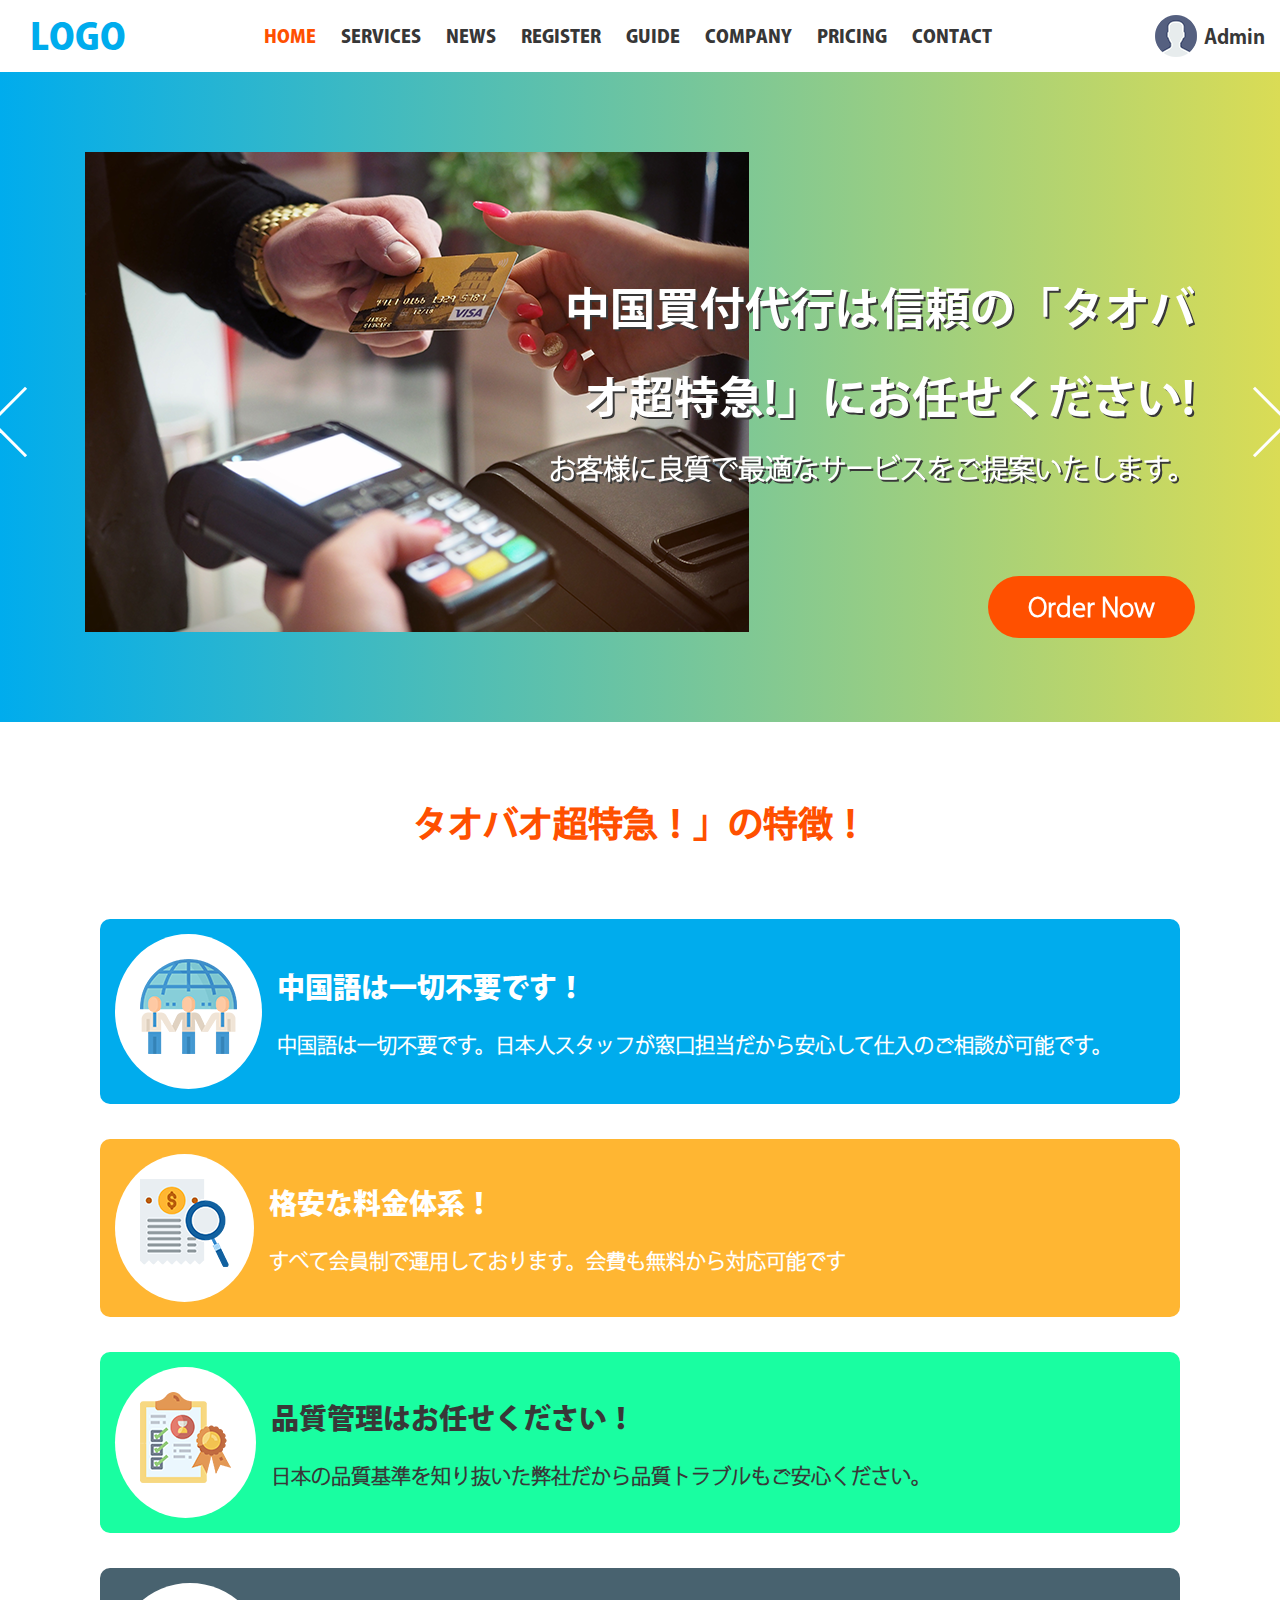
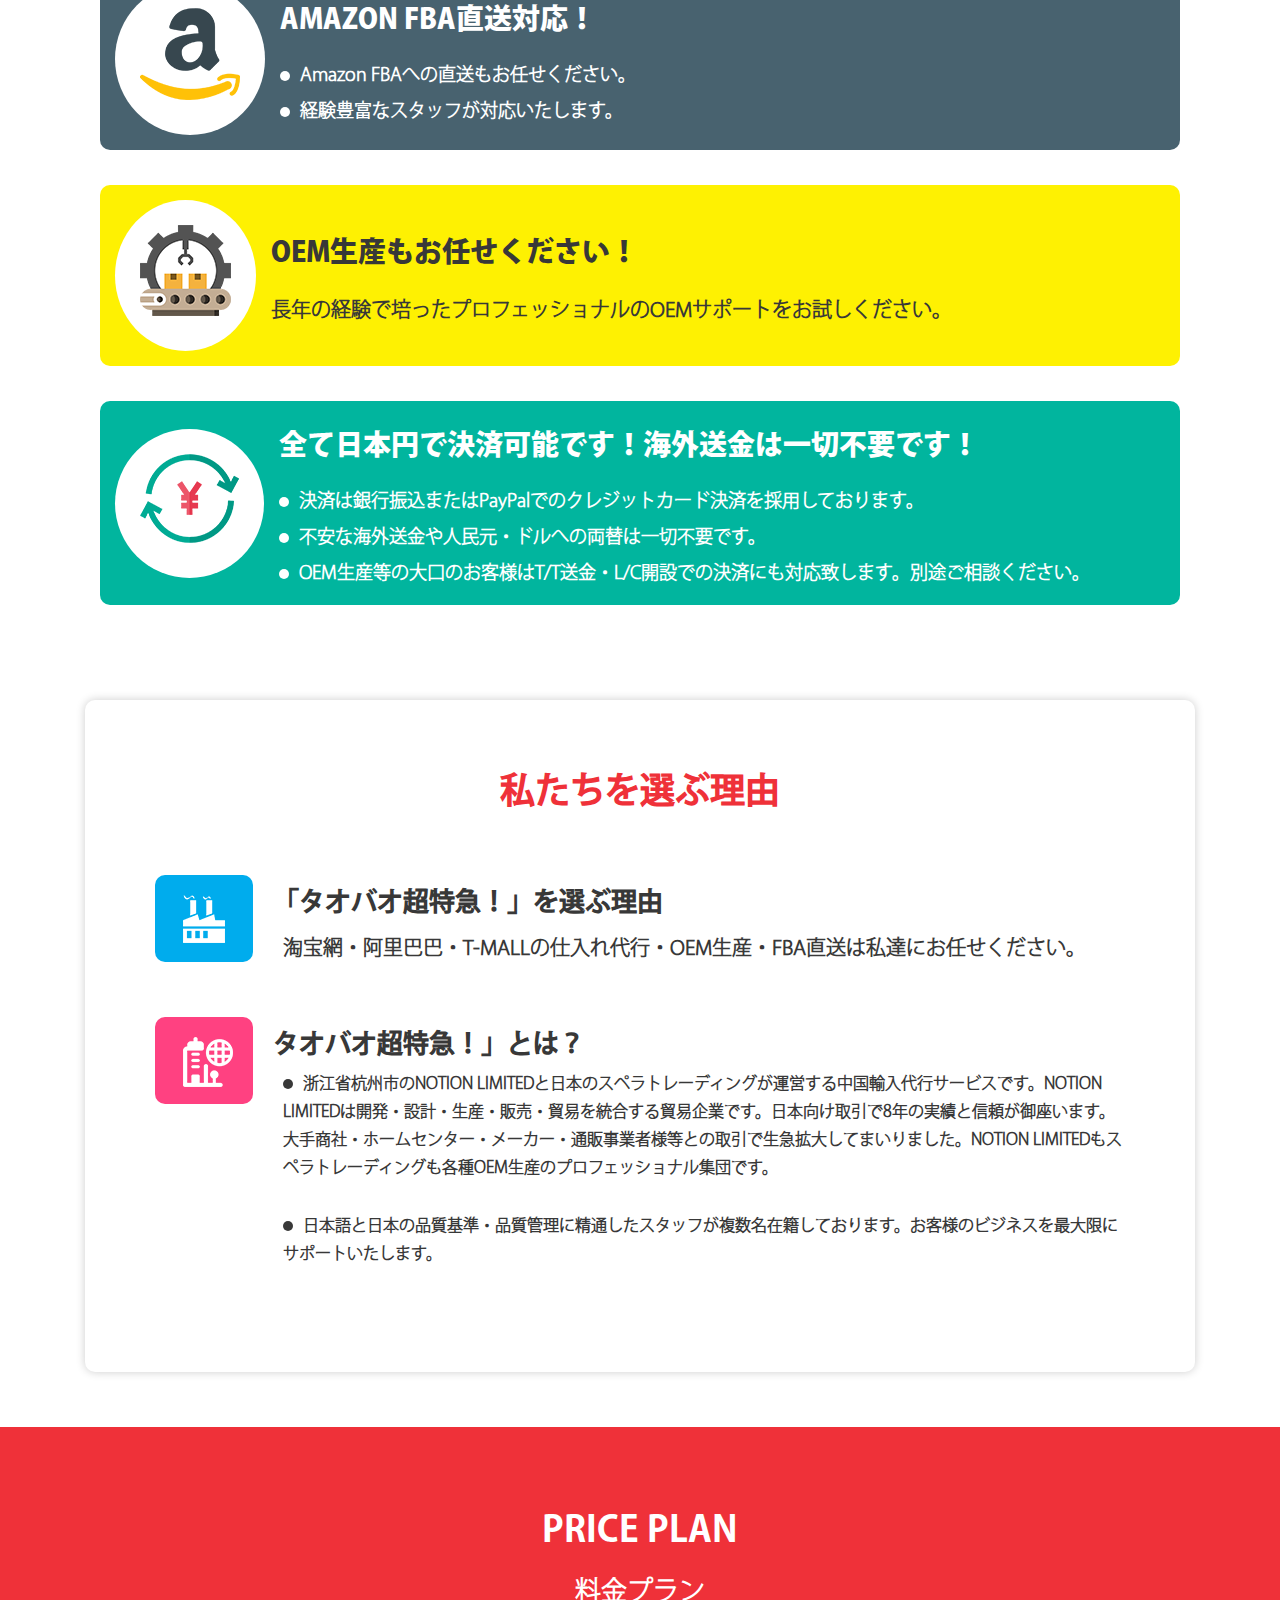
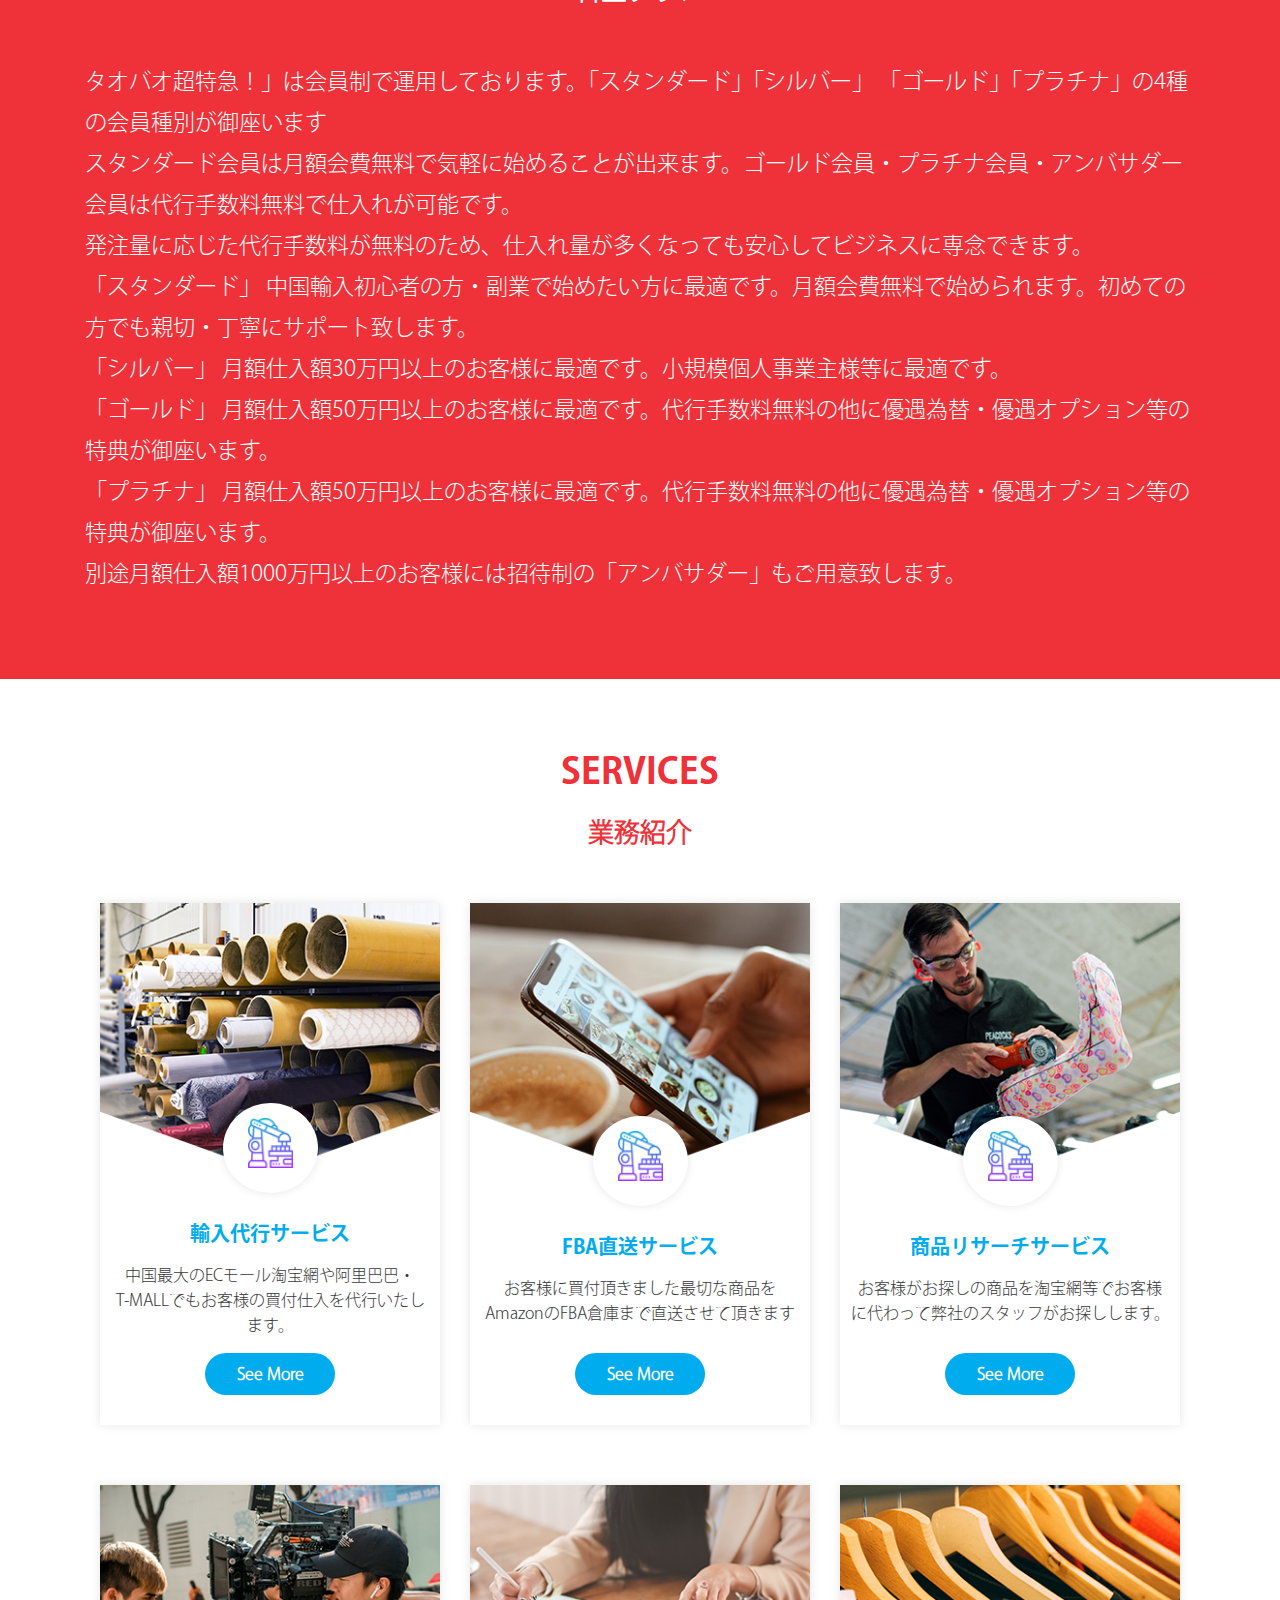
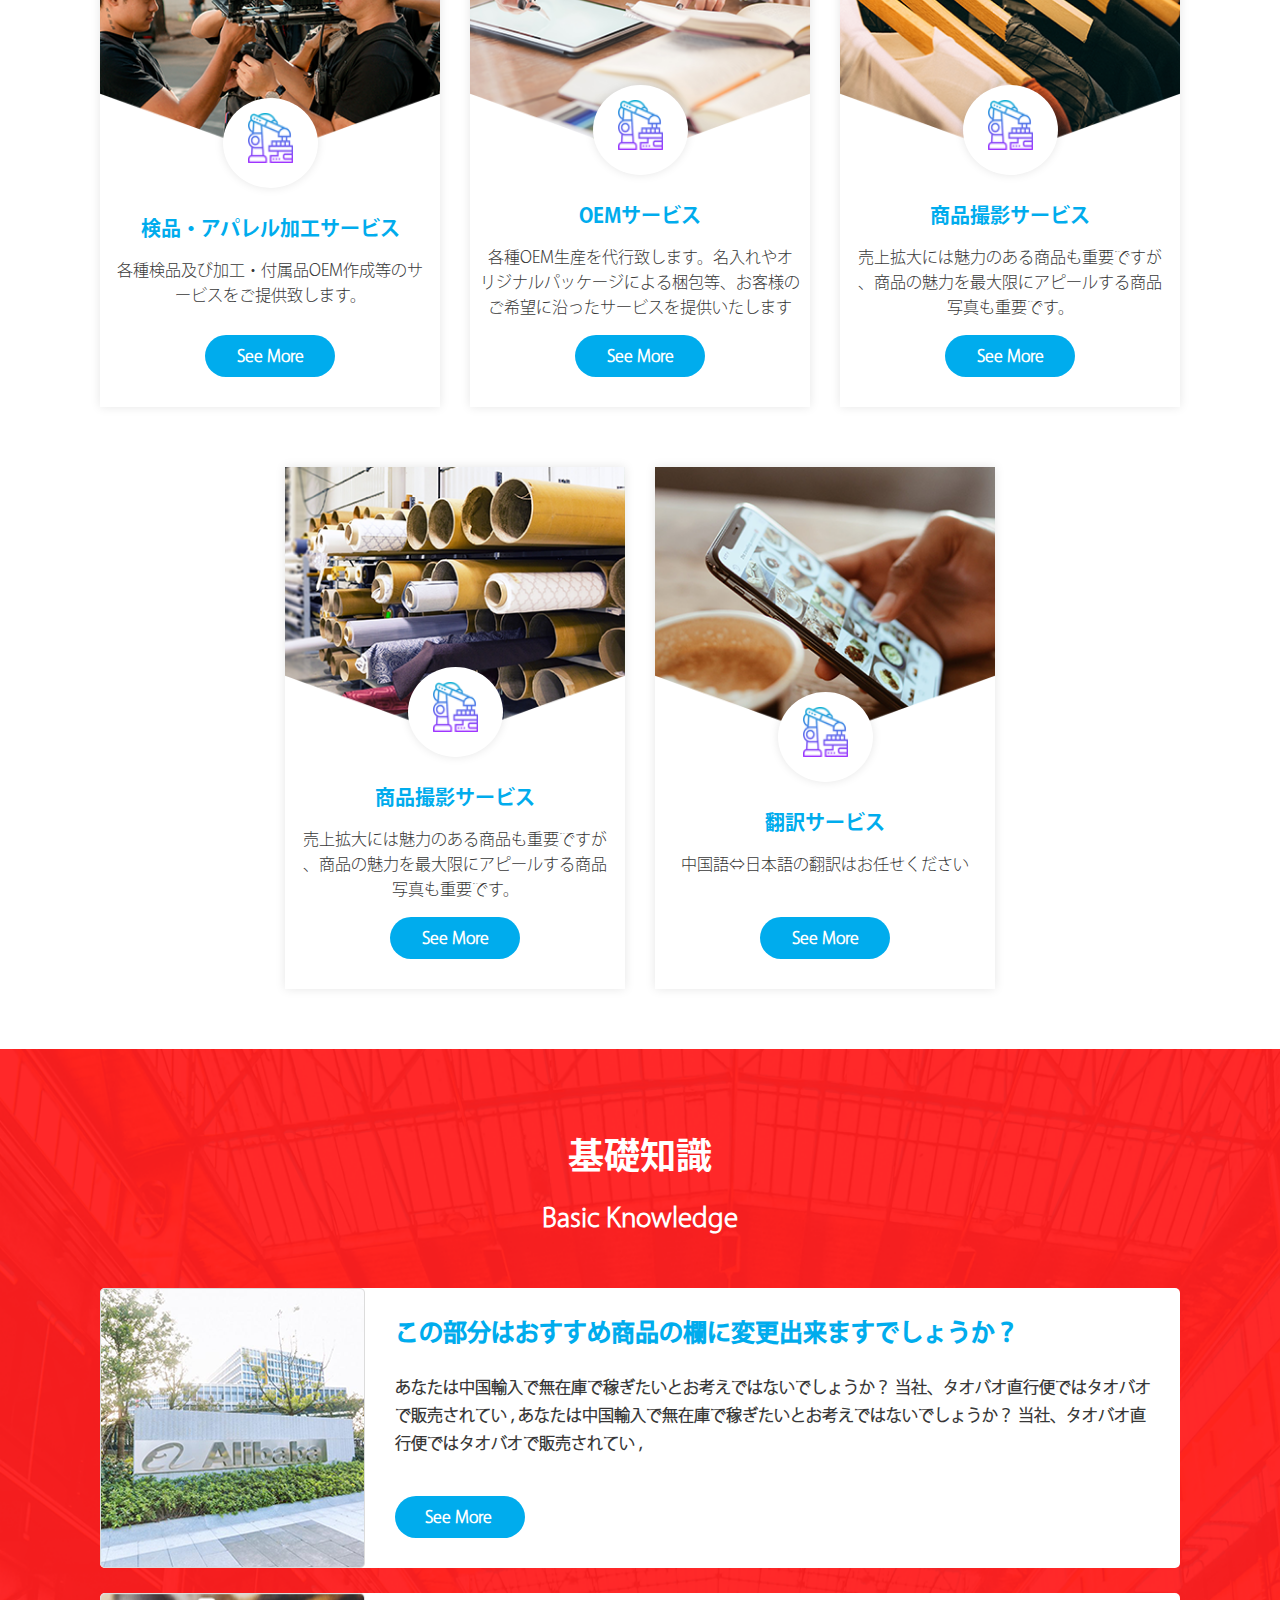
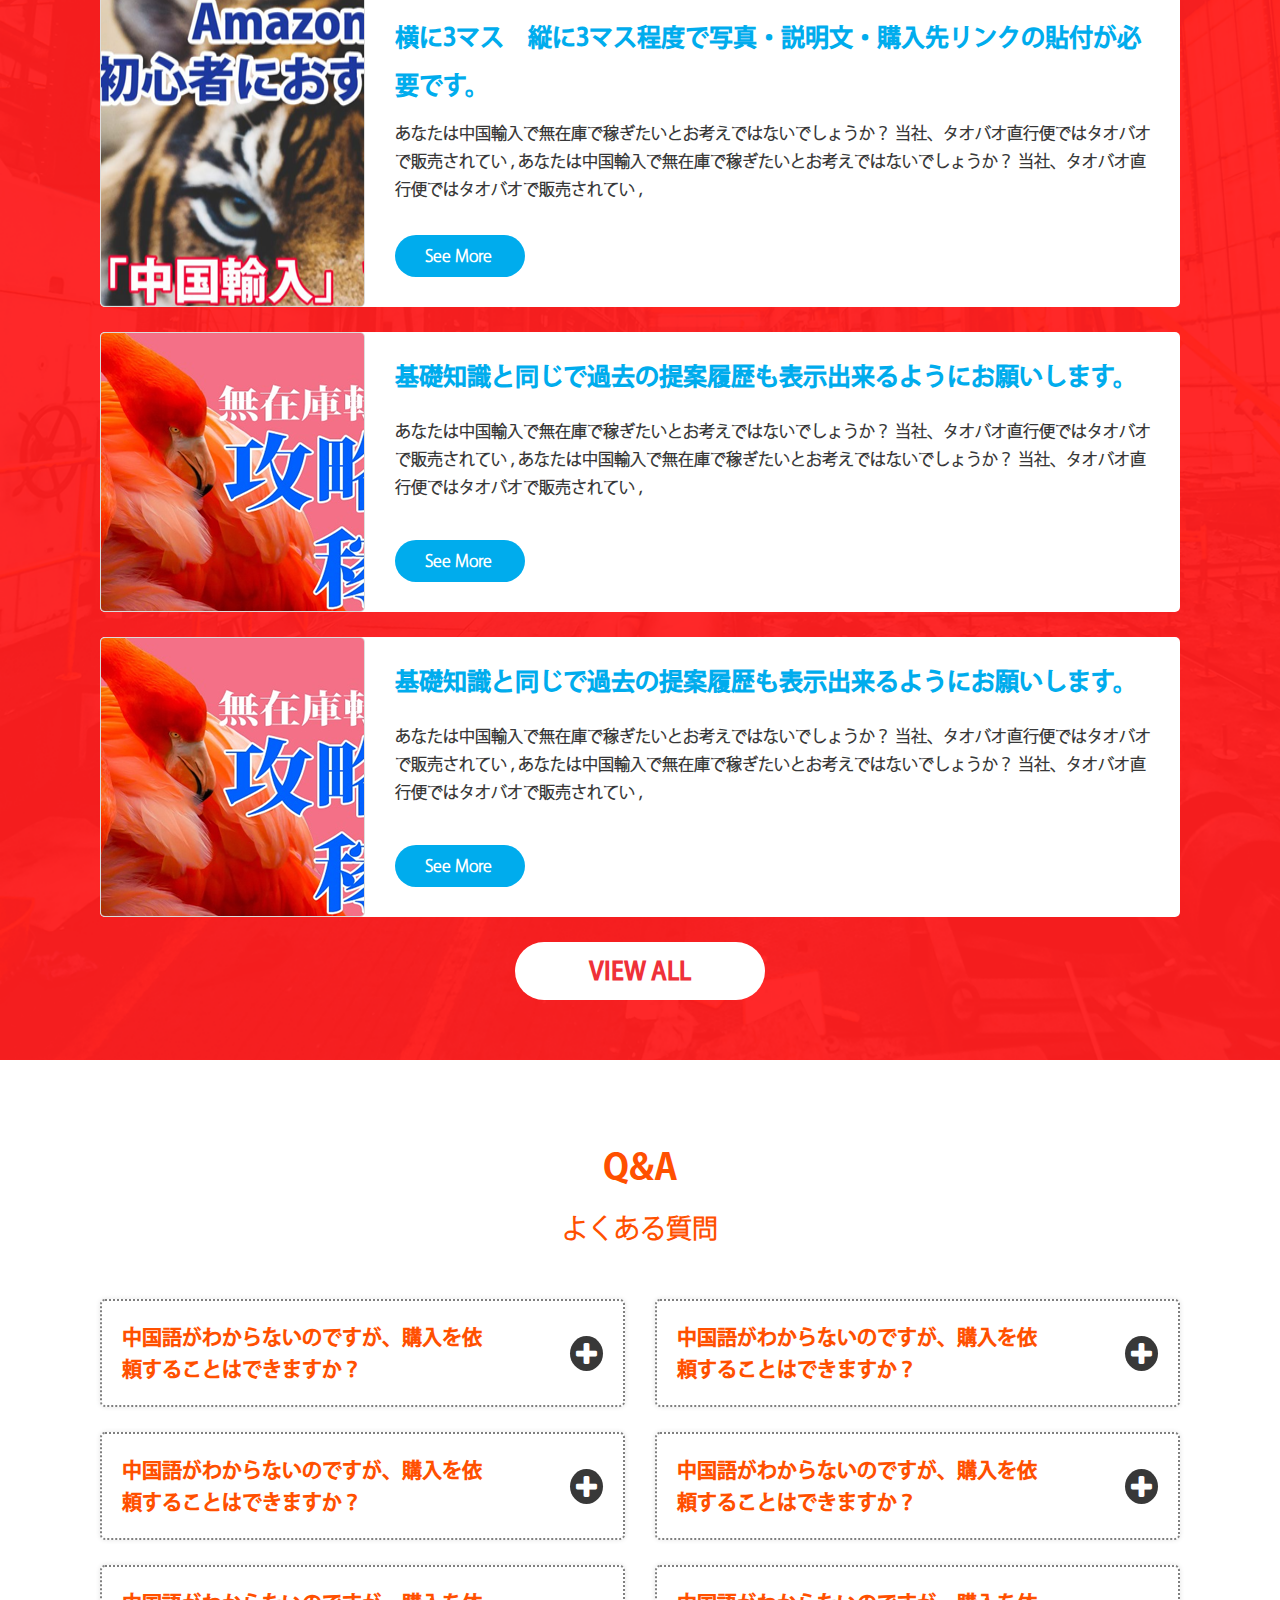
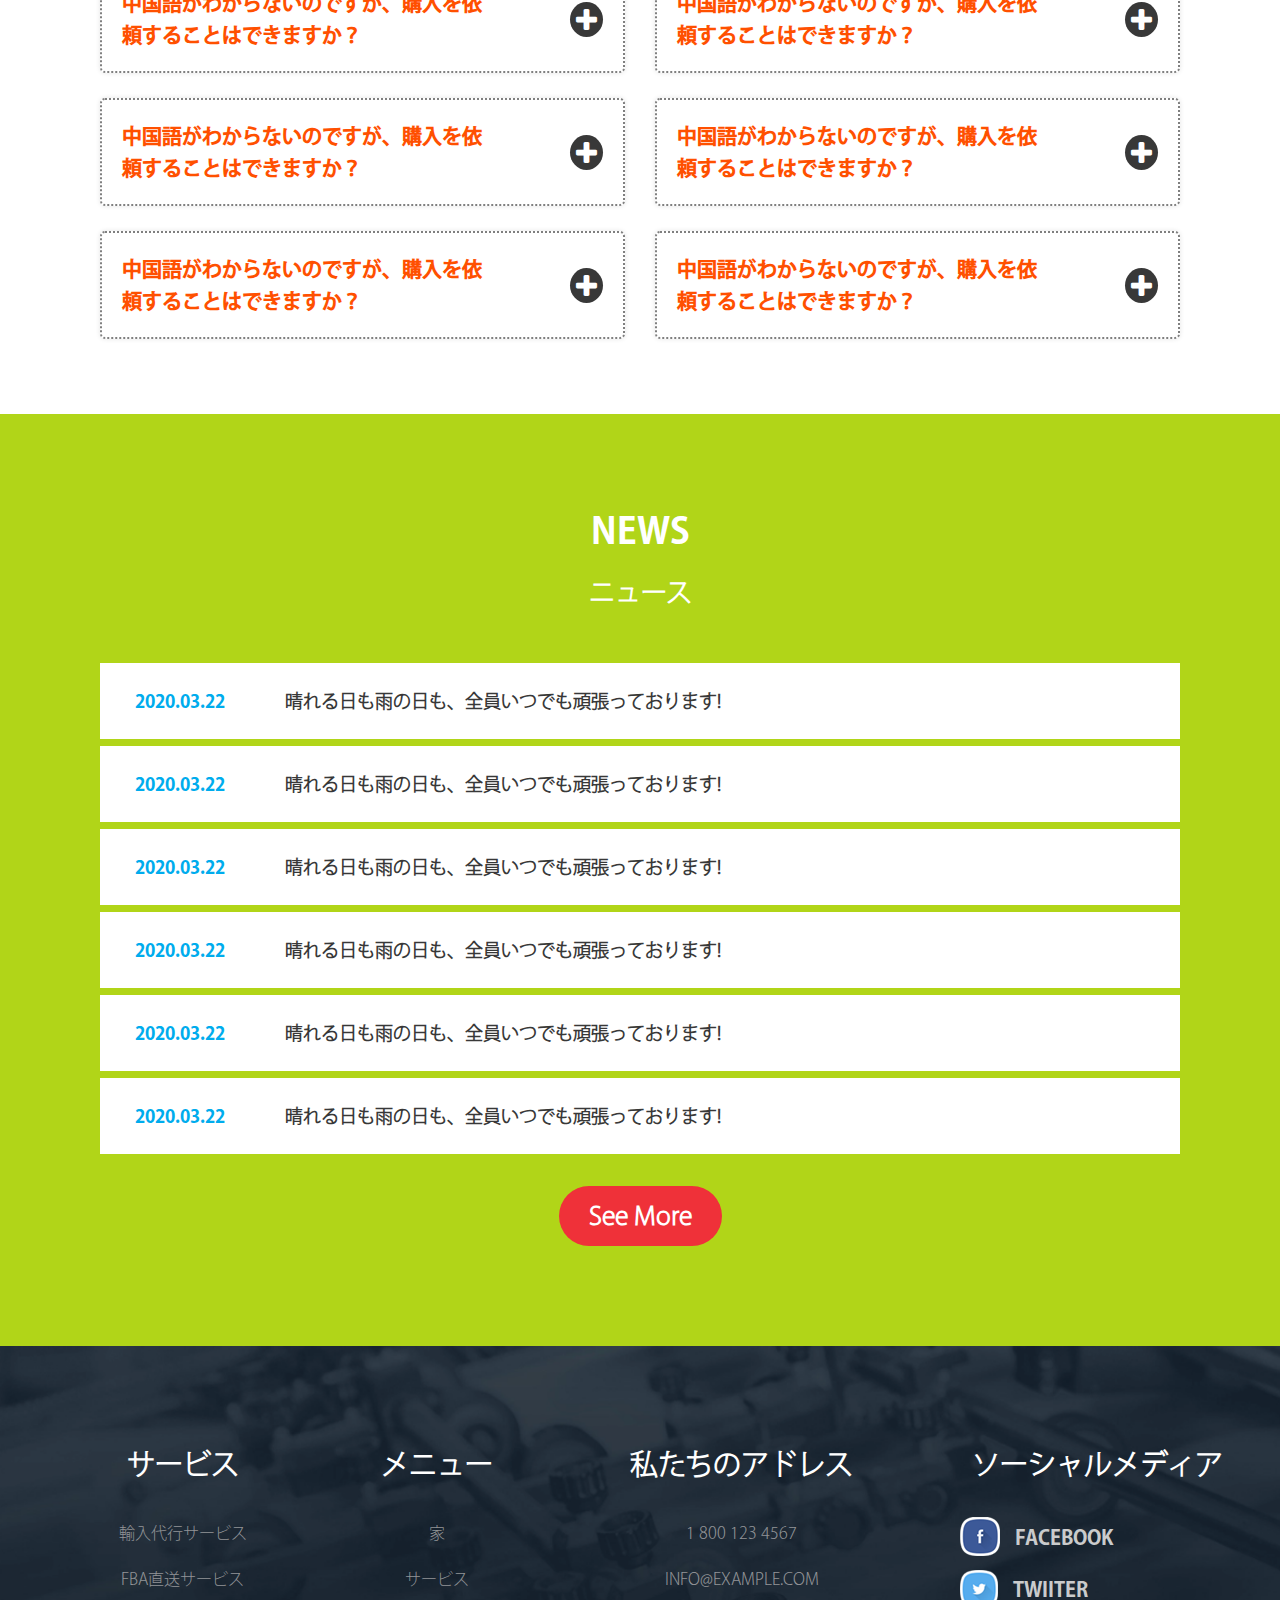
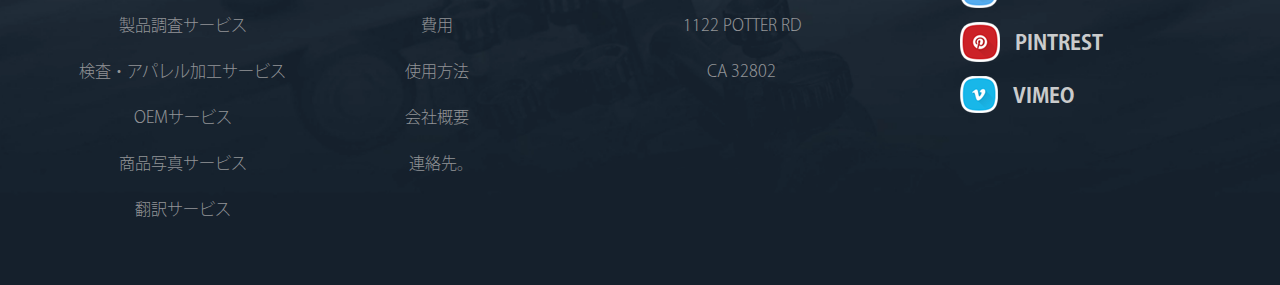
==== commit 5ef4b1d1: "menu" ====
--- a/index.html
+++ b/index.html
@@ -15,14 +15,22 @@
   </head>
   <body>
       <div class="container-fluid">
-        <div class="top-nav">    
-            <div class="top-nav_logo">
-                LOGO
-            </div>
-
-            <div class="top-nav_menu">
-                <ul class="top-nav_items">
-                    <li><a href="index.html" class="top-nav_items__active">Home</a></li>
+        <div class="row top-nav">    
+            <div class="col-xl-auto col-lg-2">
+                <div class="top-nav_logo">
+                    LOGO
+                </div>
+            </div>
+            
+            <div class="col-xl-auto col-lg-9">
+                <div class="top-nav_button">
+                    <div class="top-nav_button-circle">
+                        <i class="fa fa-bars fa-2x" aria-hidden="true"></i>
+                    </div>
+                </div>
+                
+                <ul class="top-nav_menu">
+                    <li><a href="index.html" class="top-nav_menu__active">Home</a></li>
                     <li><a href="services.html">Services</a></li>
                     <li><a href="news.html">News</a></li>
                     <li><a href="register.html">Register</a></li>
@@ -32,17 +40,15 @@
                     <li><a href="contact.html">Contact</a></li>
                 </ul>
             </div>
-        
-            <div class="top-nav_user">
-                <img src="img/icons/user.png" alt="user">
-                <h3>Admin</h3>
-                <div class="top-nav_button">
-                    <div class="top-nav_button-circle">
-                        <i class="fa fa-bars fa-2x" aria-hidden="true"></i>
-                    </div>
-                </div>
-            </div>
-
+
+            <div class="col-xl-auto col-lg-1">
+                <div class="top-nav_user">
+                    <img src="img/icons/user.png" alt="user">
+                    <h3>Admin</h3>
+                </div>
+            </div>
+            
+            
         </div>
         <!-- /.top-nav -->
       </div>
--- a/scss/style.css
+++ b/scss/style.css
@@ -23,19 +23,29 @@
   src: url("../font/KozGoPro-Regular.otf");
 }
 
-@media (max-width: 768px) {
+@media (max-width: 1100px) {
+  .top-nav_user {
+    display: none !important;
+  }
+}
+
+@media (max-width: 991px) {
+  .top-nav_button {
+    display: -webkit-box !important;
+    display: -ms-flexbox !important;
+    display: flex !important;
+  }
   .top-nav_menu {
-    -webkit-box-orient: vertical;
-    -webkit-box-direction: normal;
-        -ms-flex-direction: column;
-            flex-direction: column;
+    -webkit-box-orient: vertical !important;
+    -webkit-box-direction: normal !important;
+        -ms-flex-direction: column !important;
+            flex-direction: column !important;
     display: none;
   }
-  .top-nav_menu__active {
-    display: -webkit-box;
-    display: -ms-flexbox;
-    display: flex;
-    margin-bottom: 0;
+  .top-nav_menu__adapt {
+    display: -webkit-box !important;
+    display: -ms-flexbox !important;
+    display: flex !important;
   }
   .top-nav_menu li {
     line-height: 2;
@@ -43,6 +53,9 @@
   .top-nav_menu li a::after {
     display: none;
   }
+}
+
+@media (max-width: 768px) {
   .slick-next {
     display: none !important;
   }
@@ -379,104 +392,17 @@
   -webkit-box-align: center;
       -ms-flex-align: center;
           align-items: center;
-  -ms-flex-wrap: wrap;
-      flex-wrap: wrap;
-  width: 100%;
-}
-
-.top-nav_logo {
-  font-family: KozGoPro_Heavy;
-  color: #00aced;
-  font-size: 36px;
-  padding-left: 15px;
-  cursor: pointer;
-}
-
-.top-nav_menu {
-  display: -webkit-box;
-  display: -ms-flexbox;
-  display: flex;
-}
-
-.top-nav_items {
-  list-style: none;
-  display: -webkit-box;
-  display: -ms-flexbox;
-  display: flex;
-  -ms-flex-wrap: wrap;
-      flex-wrap: wrap;
-}
-
-.top-nav_items__active {
-  color: #ff5000 !important;
-}
-
-.top-nav_items li {
-  margin-right: 39px;
-}
-
-.top-nav_items li a {
-  text-transform: uppercase;
-  text-decoration: none;
-  color: #373737;
-  font-family: KozGoPro_Heavy;
-  font-size: 18px;
-}
-
-.top-nav_items li a:hover {
-  color: #ff5000;
-}
-
-.top-nav_user {
-  display: -webkit-box;
-  display: -ms-flexbox;
-  display: flex;
-  -webkit-box-align: center;
-      -ms-flex-align: center;
-          align-items: center;
-  cursor: pointer;
-}
-
-.top-nav_user img {
-  width: 42px;
-  height: 42px;
-}
-
-.top-nav_user h3 {
-  font-family: KozGoPro_Bold;
-  font-size: 20px;
-  margin-left: 7px;
-  margin-right: 25px;
-}
-
-.top-nav_user h3:hover {
-  opacity: 0.5;
+  position: relative;
 }
 
 .top-nav_button {
+  display: none;
   width: 110px;
-  height: 90px;
+  height: 72px;
   background-color: #ff5000;
-  display: -webkit-box;
-  display: -ms-flexbox;
-  display: flex;
-  -webkit-box-pack: center;
-      -ms-flex-pack: center;
-          justify-content: center;
-  -webkit-box-align: center;
-      -ms-flex-align: center;
-          align-items: center;
-}
-
-.top-nav_button-circle {
-  width: 50px;
-  height: 50px;
-  border: 2px solid white;
-  border-radius: 50%;
-  background-color: #ff5000;
-  display: -webkit-box;
-  display: -ms-flexbox;
-  display: flex;
+  position: absolute;
+  right: 0;
+  top: -72px;
   -webkit-box-pack: center;
       -ms-flex-pack: center;
           justify-content: center;
@@ -486,12 +412,91 @@
   cursor: pointer;
 }
 
+.top-nav_button-circle {
+  width: 50px;
+  height: 50px;
+  border: 2px solid white;
+  border-radius: 50%;
+  background-color: #ff5000;
+  display: -webkit-box;
+  display: -ms-flexbox;
+  display: flex;
+  -webkit-box-pack: center;
+      -ms-flex-pack: center;
+          justify-content: center;
+  -webkit-box-align: center;
+      -ms-flex-align: center;
+          align-items: center;
+  cursor: pointer;
+}
+
 .top-nav_button-circle:hover {
   opacity: 0.5;
 }
 
 .top-nav_button-circle i {
   color: white;
+}
+
+.top-nav_logo {
+  font-family: KozGoPro_Heavy;
+  color: #00aced;
+  font-size: 36px;
+  padding-left: 15px;
+  cursor: pointer;
+}
+
+.top-nav_menu {
+  display: -webkit-box;
+  display: -ms-flexbox;
+  display: flex;
+  list-style: none;
+  padding: 0;
+}
+
+.top-nav_menu__active {
+  color: #ff5000 !important;
+}
+
+.top-nav_menu li {
+  margin-right: 25px;
+}
+
+.top-nav_menu li a {
+  text-transform: uppercase;
+  text-decoration: none;
+  color: #373737;
+  font-family: KozGoPro_Heavy;
+  font-size: 18px;
+}
+
+.top-nav_menu li a:hover {
+  color: #ff5000;
+}
+
+.top-nav_user {
+  display: -webkit-box;
+  display: -ms-flexbox;
+  display: flex;
+  -webkit-box-align: center;
+      -ms-flex-align: center;
+          align-items: center;
+  cursor: pointer;
+}
+
+.top-nav_user img {
+  width: 42px;
+  height: 42px;
+}
+
+.top-nav_user h3 {
+  font-family: KozGoPro_Bold;
+  font-size: 20px;
+  margin-left: 7px;
+}
+
+.top-nav_user h3:hover {
+  opacity: 0.5;
 }
 
 .slider {
@@ -2074,59 +2079,139 @@
   font-family: KozGoPro_Regular;
 }
 
-.guide {
-  -webkit-box-shadow: 0px 0px 10px 0px rgba(0, 0, 0, 0.2);
-          box-shadow: 0px 0px 10px 0px rgba(0, 0, 0, 0.2);
-  margin-bottom: 95px;
-  padding-top: 50px;
-}
-
-.guide h1 {
+.services1 {
+  min-height: 580px;
+  padding: 35px;
+  border-bottom: 3px solid #b1d518 !important;
+  border: 1px solid #b1d518;
+  margin-bottom: 100px;
+}
+
+.services1-item-img {
+  float: left;
+  margin-right: 70px;
+  position: relative;
+}
+
+.services1-item-img img {
+  max-height: 500px;
+  max-width: 358px;
+}
+
+.services1-item-img_block {
+  background-color: #b1d518;
+  padding: 20px 25px;
+  position: absolute;
+  right: -11%;
+  top: 25%;
+  border-radius: 50%;
+}
+
+.services1-item-content h1 {
+  font-family: KozGoPro_Bold;
+  color: #b1d518;
+}
+
+.services1-item-content h3 {
+  font-family: KozGoPro_Bold;
+  line-height: 1.231;
+  margin-bottom: 15px;
+}
+
+.services1-item-content-items {
+  display: -webkit-box;
+  display: -ms-flexbox;
+  display: flex;
+  -webkit-box-orient: horizontal;
+  -webkit-box-direction: normal;
+      -ms-flex-direction: row;
+          flex-direction: row;
+  margin-bottom: 15px;
+}
+
+.services1-item-content-items_block {
+  background-color: #b1d518;
+  padding: 5px 7px;
+  width: 35px;
+  height: 35px;
+  margin-right: 15px;
+}
+
+.services1-item-content-items p {
+  font-family: KozGoPro_Regular;
+}
+
+.services2 {
+  min-height: 580px;
+  padding: 35px;
+  border-bottom: 3px solid #ef3139 !important;
+  border: 1px solid #ef3139;
+  margin-bottom: 100px;
+}
+
+.services2-item-img {
+  float: left;
+  margin-right: 70px;
+  position: relative;
+}
+
+.services2-item-img img {
+  max-height: 500px;
+  max-width: 358px;
+}
+
+.services2-item-img_block {
+  background-color: #ef3139;
+  padding: 20px 25px;
+  position: absolute;
+  right: -11%;
+  top: 25%;
+  border-radius: 50%;
+}
+
+.services2-item-content h1 {
+  font-family: KozGoPro_Bold;
   color: #ef3139;
-  text-align: center;
+}
+
+.services2-item-content h3 {
+  font-family: KozGoPro_Bold;
+  line-height: 1.231;
+  margin-bottom: 15px;
+}
+
+.services2-item-content-items {
+  display: -webkit-box;
+  display: -ms-flexbox;
+  display: flex;
+  -webkit-box-orient: horizontal;
+  -webkit-box-direction: normal;
+      -ms-flex-direction: row;
+          flex-direction: row;
+  margin-bottom: 15px;
+}
+
+.services2-item-content-items_block {
+  background-color: #ef3139;
+  padding: 5px 7px;
+  width: 35px;
+  height: 35px;
+  margin-right: 15px;
+}
+
+.services2-item-content-items p {
   font-family: KozGoPro_Regular;
-  padding-left: 40px;
-  padding-right: 40px;
-}
-
-.guide h2 {
-  font-size: 24px;
-  text-align: center;
-  padding-bottom: 50px;
-  padding-left: 50px;
-  padding-right: 50px;
-}
-
-.guide h3 {
-  text-align: center;
-  margin-bottom: 75px;
-  padding-left: 40px;
-  padding-right: 40px;
-}
-
-.guide-cards {
-  padding: 60px 45px;
-}
-
-.guide-cards-img1 {
-  margin-bottom: 80px;
-  display: -webkit-box;
-  display: -ms-flexbox;
-  display: flex;
-  -webkit-box-pack: center;
-      -ms-flex-pack: center;
-          justify-content: center;
-}
-
-.guide-cards-img1 img {
-  position: relative;
-  width: 100%;
-  height: 350px;
-}
-
-.guide-cards-img1_content {
-  position: absolute;
-  top: -10%;
+}
+
+.services3 {
+  min-height: 600px;
+  padding: 35px;
+  border-bottom: 3px solid #02b59f !important;
+  border: 1px solid #02b59f;
+  margin-bottom: 100px;
+}
+
+.services3-item {
   display: -webkit-box;
   display: -ms-flexbox;
   display: flex;
@@ -2142,49 +2227,123 @@
           flex-direction: column;
 }
 
-.guide-cards-img1_content-block {
-  border: 1px solid #ef3139;
+.services3-item img:first-child {
+  width: 100%;
+}
+
+.services3-item-img {
+  margin-top: -55px;
+  background-color: #02b59f;
+  padding: 20px 25px;
   border-radius: 50%;
-  padding: 12px;
-  background-color: #fff;
-}
-
-.guide-cards-img1_content-block img {
-  text-align: center;
-  vertical-align: middle;
-  width: 170px;
-  height: 170px;
-}
-
-.guide-cards-img1_content h4 {
-  color: #ef3139;
-  font-size: 28px;
-  font-family: KozGoPro_Bold;
-}
-
-.guide-cards-img1_content p {
-  text-align: center;
-}
-
-.guide-cards-img2 {
-  margin-bottom: 80px;
-  display: -webkit-box;
-  display: -ms-flexbox;
-  display: flex;
-  -webkit-box-pack: center;
-      -ms-flex-pack: center;
-          justify-content: center;
-}
-
-.guide-cards-img2 img {
+  margin-bottom: 40px;
+}
+
+.services3-item h1 {
+  color: #02b59f;
+  font-family: KozGoPro_Bold;
+}
+
+.services3-item h3 {
+  font-family: KozGoPro_Bold;
+  font-size: 24px;
+  margin-bottom: 15px;
+}
+
+.services3-item-content {
+  display: -webkit-box;
+  display: -ms-flexbox;
+  display: flex;
+  -webkit-box-orient: horizontal;
+  -webkit-box-direction: normal;
+      -ms-flex-direction: row;
+          flex-direction: row;
+  margin-bottom: 15px;
+}
+
+.services3-item-content_block {
+  background-color: #02b59f;
+  padding: 5px 7px;
+  min-width: 35px;
+  height: 35px;
+  margin-right: 15px;
+}
+
+.services3-item-content p {
+  font-family: KozGoPro_Regular;
+}
+
+.services4 {
+  min-height: 500px;
+  padding: 35px;
+  border-bottom: 3px solid #ff5000 !important;
+  border: 1px solid #ff5000;
+  margin-bottom: 100px;
+}
+
+.services4-item-img {
+  float: left;
+  margin-right: 70px;
   position: relative;
-  width: 100%;
-  height: 350px;
-}
-
-.guide-cards-img2_content {
+}
+
+.services4-item-img img {
+  max-height: 500px;
+  max-width: 358px;
+}
+
+.services4-item-img_block {
+  background-color: #ff5000;
+  padding: 20px 25px;
   position: absolute;
-  top: -10%;
+  right: -11%;
+  top: 25%;
+  border-radius: 50%;
+}
+
+.services4-item-content h1 {
+  font-family: KozGoPro_Bold;
+  color: #ff5000;
+}
+
+.services4-item-content h3 {
+  font-family: KozGoPro_Bold;
+  line-height: 1.231;
+  margin-bottom: 15px;
+}
+
+.services4-item-content-items {
+  display: -webkit-box;
+  display: -ms-flexbox;
+  display: flex;
+  -webkit-box-orient: horizontal;
+  -webkit-box-direction: normal;
+      -ms-flex-direction: row;
+          flex-direction: row;
+  margin-bottom: 15px;
+}
+
+.services4-item-content-items_block {
+  background-color: #ff5000;
+  padding: 5px 7px;
+  width: 35px;
+  height: 35px;
+  margin-right: 15px;
+}
+
+.services4-item-content-items p {
+  font-family: KozGoPro_Regular;
+}
+
+.services5 {
+  min-height: 600px;
+  padding: 35px;
+  border-bottom: 3px solid #15202c !important;
+  border: 1px solid #15202c;
+  margin-bottom: 100px;
+}
+
+.services5-item {
   display: -webkit-box;
   display: -ms-flexbox;
   display: flex;
@@ -2200,31 +2359,215 @@
           flex-direction: column;
 }
 
-.guide-cards-img2_content-block {
-  border: 1px solid #00aced;
+.services5-item img:first-child {
+  width: 100%;
+}
+
+.services5-item-img {
+  margin-top: -55px;
+  background-color: #15202c;
+  padding: 20px 25px;
   border-radius: 50%;
-  padding: 12px;
-  background-color: #fff;
-}
-
-.guide-cards-img2_content-block img {
-  text-align: center;
-  vertical-align: middle;
-  width: 170px;
-  height: 170px;
-}
-
-.guide-cards-img2_content h4 {
-  color: #00aced;
-  font-size: 28px;
-  font-family: KozGoPro_Bold;
-}
-
-.guide-cards-img2_content p {
-  text-align: center;
-}
-
-.guide-cards-img3 {
+  margin-bottom: 40px;
+}
+
+.services5-item h1 {
+  color: #15202c;
+  font-family: KozGoPro_Bold;
+}
+
+.services5-item h3 {
+  font-family: KozGoPro_Bold;
+  font-size: 24px;
+  margin-bottom: 15px;
+}
+
+.services5-item-content {
+  display: -webkit-box;
+  display: -ms-flexbox;
+  display: flex;
+  -webkit-box-orient: horizontal;
+  -webkit-box-direction: normal;
+      -ms-flex-direction: row;
+          flex-direction: row;
+  margin-bottom: 15px;
+}
+
+.services5-item-content_block {
+  background-color: #15202c;
+  padding: 5px 7px;
+  min-width: 35px;
+  height: 35px;
+  margin-right: 15px;
+}
+
+.services5-item-content p {
+  font-family: KozGoPro_Regular;
+}
+
+.services6 {
+  min-height: 580px;
+  padding: 35px;
+  border-bottom: 3px solid #ffa721 !important;
+  border: 1px solid #ffa721;
+  margin-bottom: 100px;
+}
+
+.services6-item-img {
+  float: left;
+  margin-right: 70px;
+  position: relative;
+}
+
+.services6-item-img img {
+  max-height: 500px;
+  max-width: 358px;
+}
+
+.services6-item-img_block {
+  background-color: #ffa721;
+  padding: 20px 25px;
+  position: absolute;
+  right: -11%;
+  top: 25%;
+  border-radius: 50%;
+}
+
+.services6-item-content h1 {
+  font-family: KozGoPro_Bold;
+  color: #ffa721;
+}
+
+.services6-item-content h3 {
+  font-family: KozGoPro_Bold;
+  line-height: 1.231;
+  margin-bottom: 15px;
+}
+
+.services6-item-content-items {
+  display: -webkit-box;
+  display: -ms-flexbox;
+  display: flex;
+  -webkit-box-orient: horizontal;
+  -webkit-box-direction: normal;
+      -ms-flex-direction: row;
+          flex-direction: row;
+  margin-bottom: 15px;
+}
+
+.services6-item-content-items_block {
+  background-color: #ffa721;
+  padding: 5px 7px;
+  width: 35px;
+  height: 35px;
+  margin-right: 15px;
+}
+
+.services6-item-content-items p {
+  font-family: KozGoPro_Regular;
+}
+
+.services7 {
+  min-height: 580px;
+  padding: 35px;
+  border-bottom: 3px solid #02b59f !important;
+  border: 1px solid #02b59f;
+  margin-bottom: 100px;
+}
+
+.services7-item-img {
+  float: left;
+  margin-right: 70px;
+  position: relative;
+}
+
+.services7-item-img img {
+  max-height: 500px;
+  max-width: 358px;
+}
+
+.services7-item-img_block {
+  background-color: #02b59f;
+  padding: 20px 25px;
+  position: absolute;
+  right: -11%;
+  top: 25%;
+  border-radius: 50%;
+}
+
+.services7-item-content h1 {
+  font-family: KozGoPro_Bold;
+  color: #02b59f;
+}
+
+.services7-item-content h3 {
+  font-family: KozGoPro_Bold;
+  line-height: 1.231;
+  margin-bottom: 15px;
+}
+
+.services7-item-content p {
+  margin-bottom: 15px;
+}
+
+.services7-item-content-items {
+  display: -webkit-box;
+  display: -ms-flexbox;
+  display: flex;
+  -webkit-box-orient: horizontal;
+  -webkit-box-direction: normal;
+      -ms-flex-direction: row;
+          flex-direction: row;
+  margin-bottom: 15px;
+}
+
+.services7-item-content-items_block {
+  background-color: #02b59f;
+  padding: 5px 7px;
+  width: 35px;
+  height: 35px;
+  margin-right: 15px;
+}
+
+.services7-item-content-items p {
+  font-family: KozGoPro_Regular;
+}
+
+.guide {
+  -webkit-box-shadow: 0px 0px 10px 0px rgba(0, 0, 0, 0.2);
+          box-shadow: 0px 0px 10px 0px rgba(0, 0, 0, 0.2);
+  margin-bottom: 95px;
+  padding-top: 50px;
+}
+
+.guide h1 {
+  color: #ef3139;
+  text-align: center;
+  font-family: KozGoPro_Regular;
+  padding-left: 40px;
+  padding-right: 40px;
+}
+
+.guide h2 {
+  font-size: 24px;
+  text-align: center;
+  padding-bottom: 50px;
+  padding-left: 50px;
+  padding-right: 50px;
+}
+
+.guide h3 {
+  text-align: center;
+  margin-bottom: 75px;
+  padding-left: 40px;
+  padding-right: 40px;
+}
+
+.guide-cards {
+  padding: 60px 45px;
+}
+
+.guide-cards-img1 {
   margin-bottom: 80px;
   display: -webkit-box;
   display: -ms-flexbox;
@@ -2234,13 +2577,13 @@
           justify-content: center;
 }
 
-.guide-cards-img3 img {
+.guide-cards-img1 img {
   position: relative;
   width: 100%;
   height: 350px;
 }
 
-.guide-cards-img3_content {
+.guide-cards-img1_content {
   position: absolute;
   top: -10%;
   display: -webkit-box;
@@ -2258,31 +2601,31 @@
           flex-direction: column;
 }
 
-.guide-cards-img3_content-block {
-  border: 1px solid #b1d518;
+.guide-cards-img1_content-block {
+  border: 1px solid #ef3139;
   border-radius: 50%;
   padding: 12px;
   background-color: #fff;
 }
 
-.guide-cards-img3_content-block img {
+.guide-cards-img1_content-block img {
   text-align: center;
   vertical-align: middle;
   width: 170px;
   height: 170px;
 }
 
-.guide-cards-img3_content h4 {
-  color: #b1d518;
+.guide-cards-img1_content h4 {
+  color: #ef3139;
   font-size: 28px;
   font-family: KozGoPro_Bold;
 }
 
-.guide-cards-img3_content p {
-  text-align: center;
-}
-
-.guide-cards-img4 {
+.guide-cards-img1_content p {
+  text-align: center;
+}
+
+.guide-cards-img2 {
   margin-bottom: 80px;
   display: -webkit-box;
   display: -ms-flexbox;
@@ -2292,13 +2635,13 @@
           justify-content: center;
 }
 
-.guide-cards-img4 img {
+.guide-cards-img2 img {
   position: relative;
   width: 100%;
   height: 350px;
 }
 
-.guide-cards-img4_content {
+.guide-cards-img2_content {
   position: absolute;
   top: -10%;
   display: -webkit-box;
@@ -2316,31 +2659,31 @@
           flex-direction: column;
 }
 
-.guide-cards-img4_content-block {
-  border: 1px solid #15202c;
+.guide-cards-img2_content-block {
+  border: 1px solid #00aced;
   border-radius: 50%;
   padding: 12px;
   background-color: #fff;
 }
 
-.guide-cards-img4_content-block img {
+.guide-cards-img2_content-block img {
   text-align: center;
   vertical-align: middle;
   width: 170px;
   height: 170px;
 }
 
-.guide-cards-img4_content h4 {
-  color: #15202c;
+.guide-cards-img2_content h4 {
+  color: #00aced;
   font-size: 28px;
   font-family: KozGoPro_Bold;
 }
 
-.guide-cards-img4_content p {
-  text-align: center;
-}
-
-.guide-cards-img5 {
+.guide-cards-img2_content p {
+  text-align: center;
+}
+
+.guide-cards-img3 {
   margin-bottom: 80px;
   display: -webkit-box;
   display: -ms-flexbox;
@@ -2350,13 +2693,13 @@
           justify-content: center;
 }
 
-.guide-cards-img5 img {
+.guide-cards-img3 img {
   position: relative;
   width: 100%;
   height: 350px;
 }
 
-.guide-cards-img5_content {
+.guide-cards-img3_content {
   position: absolute;
   top: -10%;
   display: -webkit-box;
@@ -2374,31 +2717,31 @@
           flex-direction: column;
 }
 
-.guide-cards-img5_content-block {
-  border: 1px solid #ff5000;
+.guide-cards-img3_content-block {
+  border: 1px solid #b1d518;
   border-radius: 50%;
   padding: 12px;
   background-color: #fff;
 }
 
-.guide-cards-img5_content-block img {
+.guide-cards-img3_content-block img {
   text-align: center;
   vertical-align: middle;
   width: 170px;
   height: 170px;
 }
 
-.guide-cards-img5_content h4 {
-  color: #ff5000;
+.guide-cards-img3_content h4 {
+  color: #b1d518;
   font-size: 28px;
   font-family: KozGoPro_Bold;
 }
 
-.guide-cards-img5_content p {
-  text-align: center;
-}
-
-.guide-cards-img6 {
+.guide-cards-img3_content p {
+  text-align: center;
+}
+
+.guide-cards-img4 {
   margin-bottom: 80px;
   display: -webkit-box;
   display: -ms-flexbox;
@@ -2408,13 +2751,13 @@
           justify-content: center;
 }
 
-.guide-cards-img6 img {
+.guide-cards-img4 img {
   position: relative;
   width: 100%;
   height: 350px;
 }
 
-.guide-cards-img6_content {
+.guide-cards-img4_content {
   position: absolute;
   top: -10%;
   display: -webkit-box;
@@ -2432,6 +2775,122 @@
           flex-direction: column;
 }
 
+.guide-cards-img4_content-block {
+  border: 1px solid #15202c;
+  border-radius: 50%;
+  padding: 12px;
+  background-color: #fff;
+}
+
+.guide-cards-img4_content-block img {
+  text-align: center;
+  vertical-align: middle;
+  width: 170px;
+  height: 170px;
+}
+
+.guide-cards-img4_content h4 {
+  color: #15202c;
+  font-size: 28px;
+  font-family: KozGoPro_Bold;
+}
+
+.guide-cards-img4_content p {
+  text-align: center;
+}
+
+.guide-cards-img5 {
+  margin-bottom: 80px;
+  display: -webkit-box;
+  display: -ms-flexbox;
+  display: flex;
+  -webkit-box-pack: center;
+      -ms-flex-pack: center;
+          justify-content: center;
+}
+
+.guide-cards-img5 img {
+  position: relative;
+  width: 100%;
+  height: 350px;
+}
+
+.guide-cards-img5_content {
+  position: absolute;
+  top: -10%;
+  display: -webkit-box;
+  display: -ms-flexbox;
+  display: flex;
+  -webkit-box-pack: center;
+      -ms-flex-pack: center;
+          justify-content: center;
+  -webkit-box-align: center;
+      -ms-flex-align: center;
+          align-items: center;
+  -webkit-box-orient: vertical;
+  -webkit-box-direction: normal;
+      -ms-flex-direction: column;
+          flex-direction: column;
+}
+
+.guide-cards-img5_content-block {
+  border: 1px solid #ff5000;
+  border-radius: 50%;
+  padding: 12px;
+  background-color: #fff;
+}
+
+.guide-cards-img5_content-block img {
+  text-align: center;
+  vertical-align: middle;
+  width: 170px;
+  height: 170px;
+}
+
+.guide-cards-img5_content h4 {
+  color: #ff5000;
+  font-size: 28px;
+  font-family: KozGoPro_Bold;
+}
+
+.guide-cards-img5_content p {
+  text-align: center;
+}
+
+.guide-cards-img6 {
+  margin-bottom: 80px;
+  display: -webkit-box;
+  display: -ms-flexbox;
+  display: flex;
+  -webkit-box-pack: center;
+      -ms-flex-pack: center;
+          justify-content: center;
+}
+
+.guide-cards-img6 img {
+  position: relative;
+  width: 100%;
+  height: 350px;
+}
+
+.guide-cards-img6_content {
+  position: absolute;
+  top: -10%;
+  display: -webkit-box;
+  display: -ms-flexbox;
+  display: flex;
+  -webkit-box-pack: center;
+      -ms-flex-pack: center;
+          justify-content: center;
+  -webkit-box-align: center;
+      -ms-flex-align: center;
+          align-items: center;
+  -webkit-box-orient: vertical;
+  -webkit-box-direction: normal;
+      -ms-flex-direction: column;
+          flex-direction: column;
+}
+
 .guide-cards-img6_content-block {
   border: 1px solid #ffa721;
   border-radius: 50%;
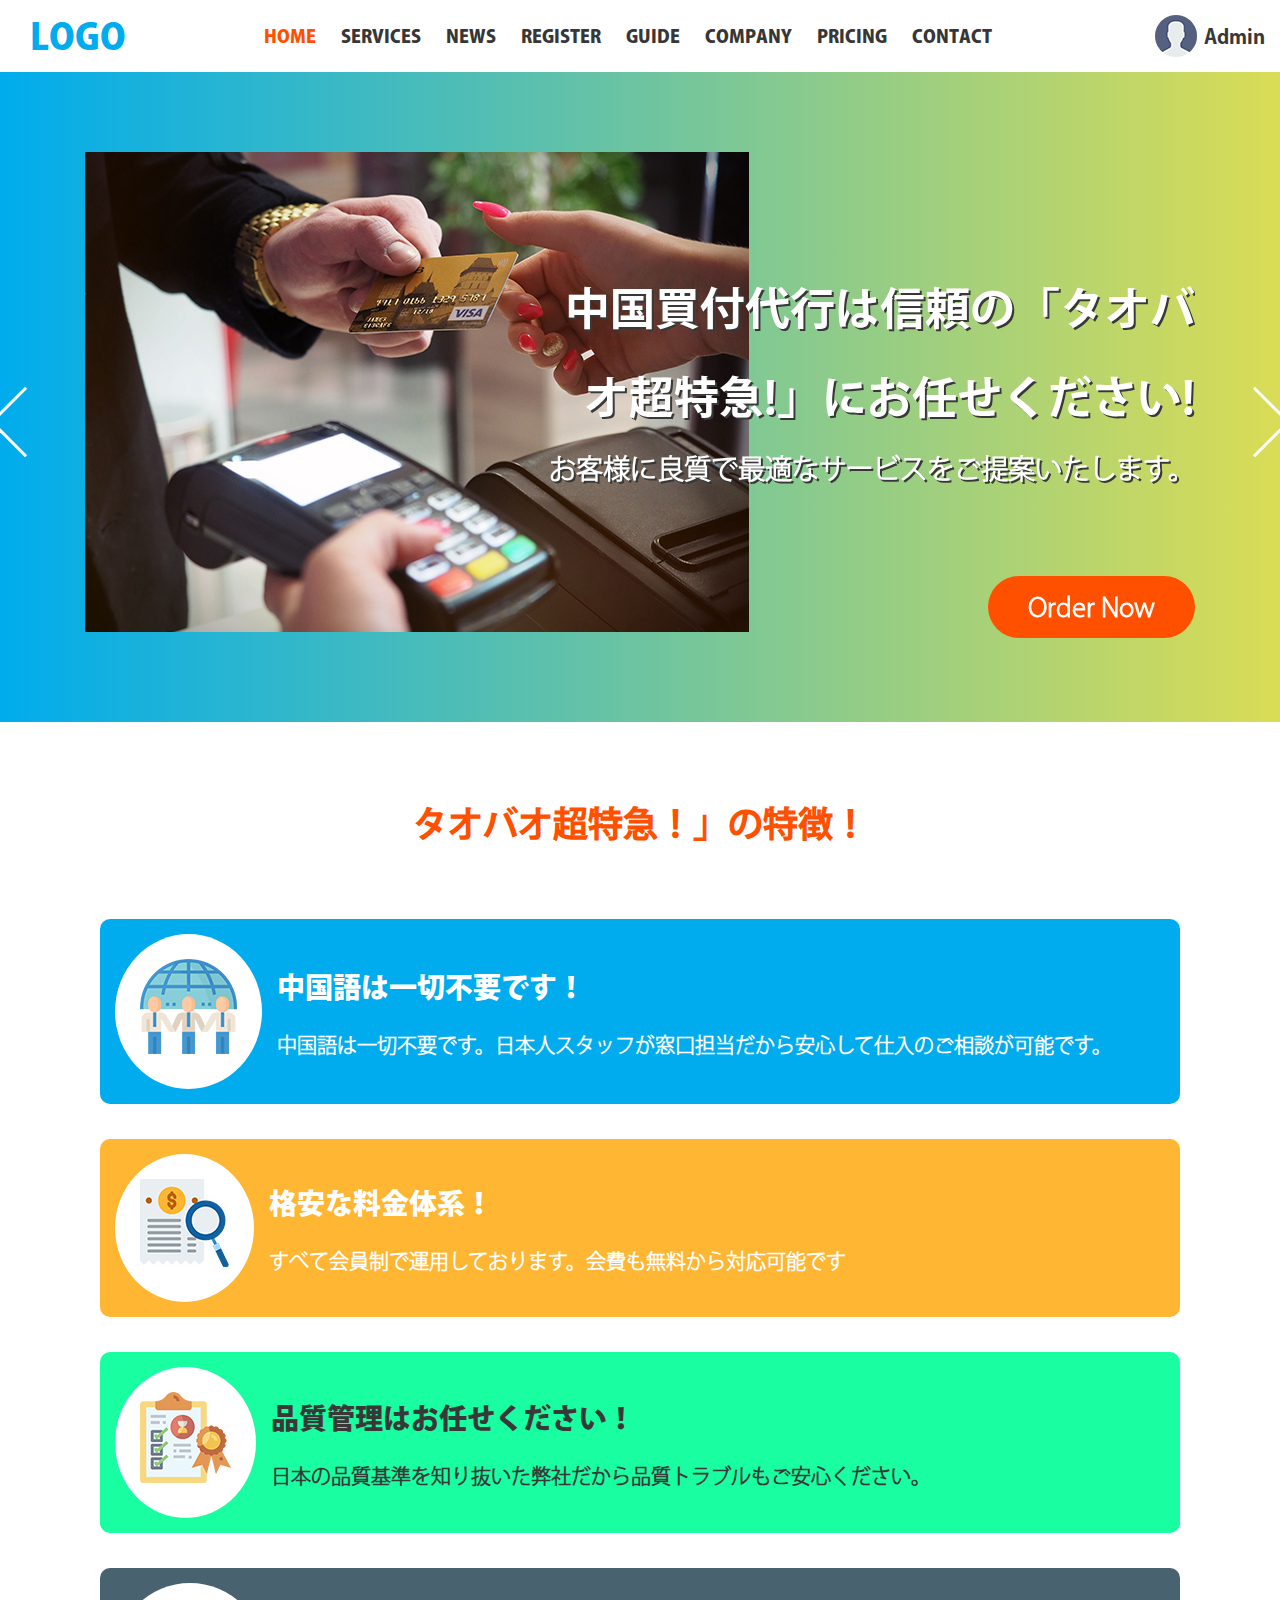
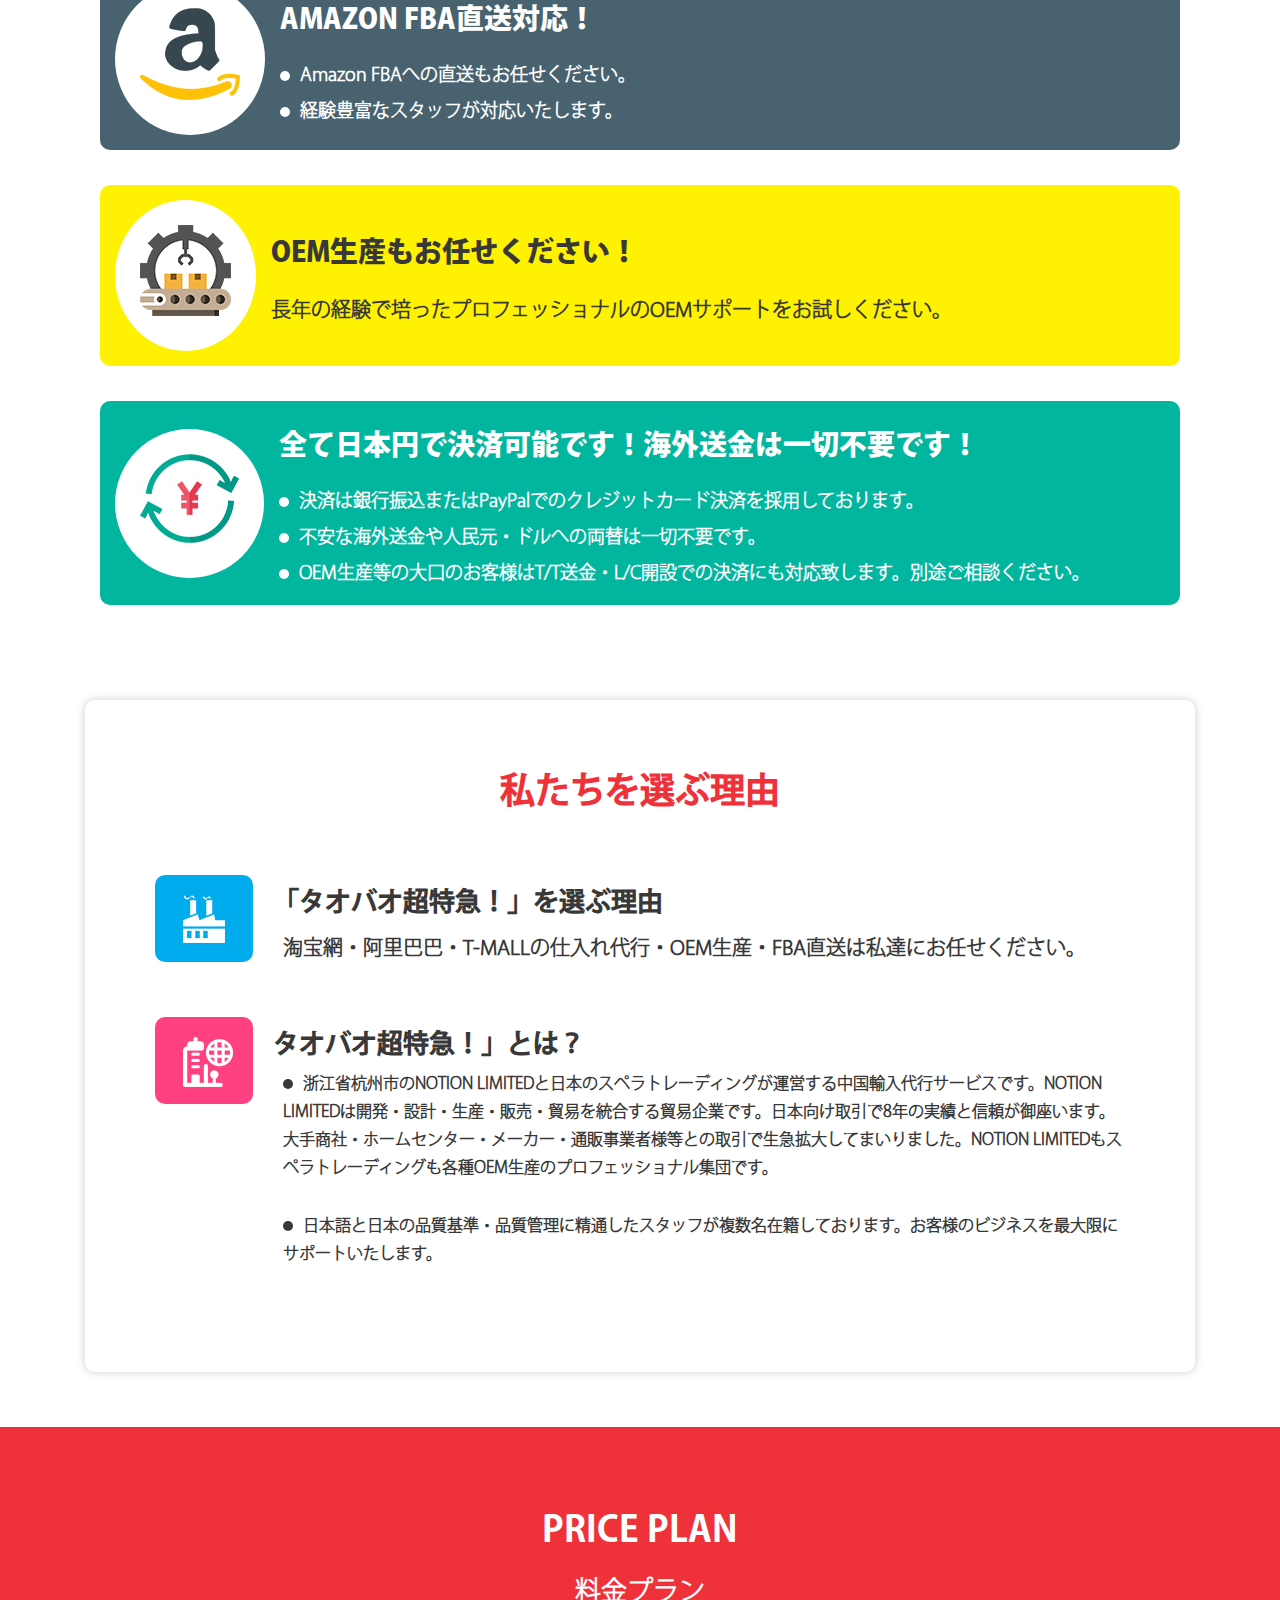
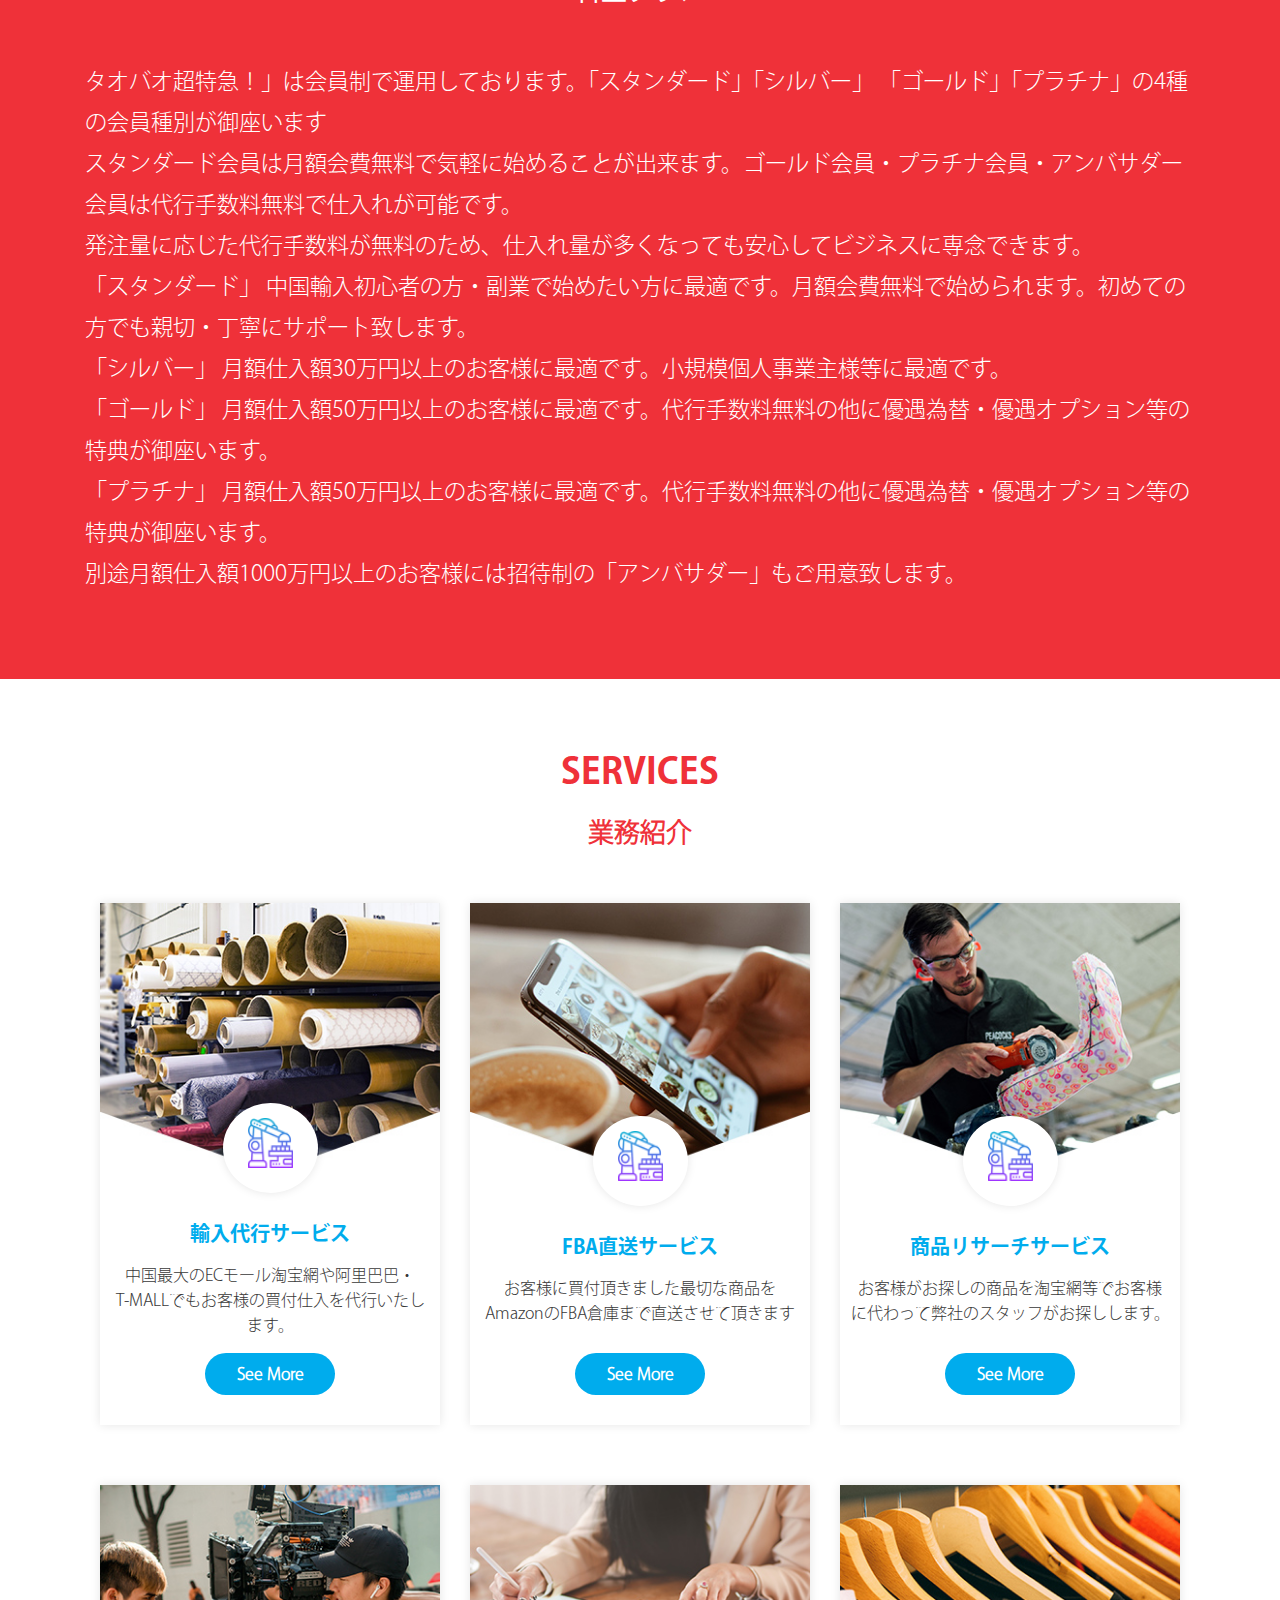
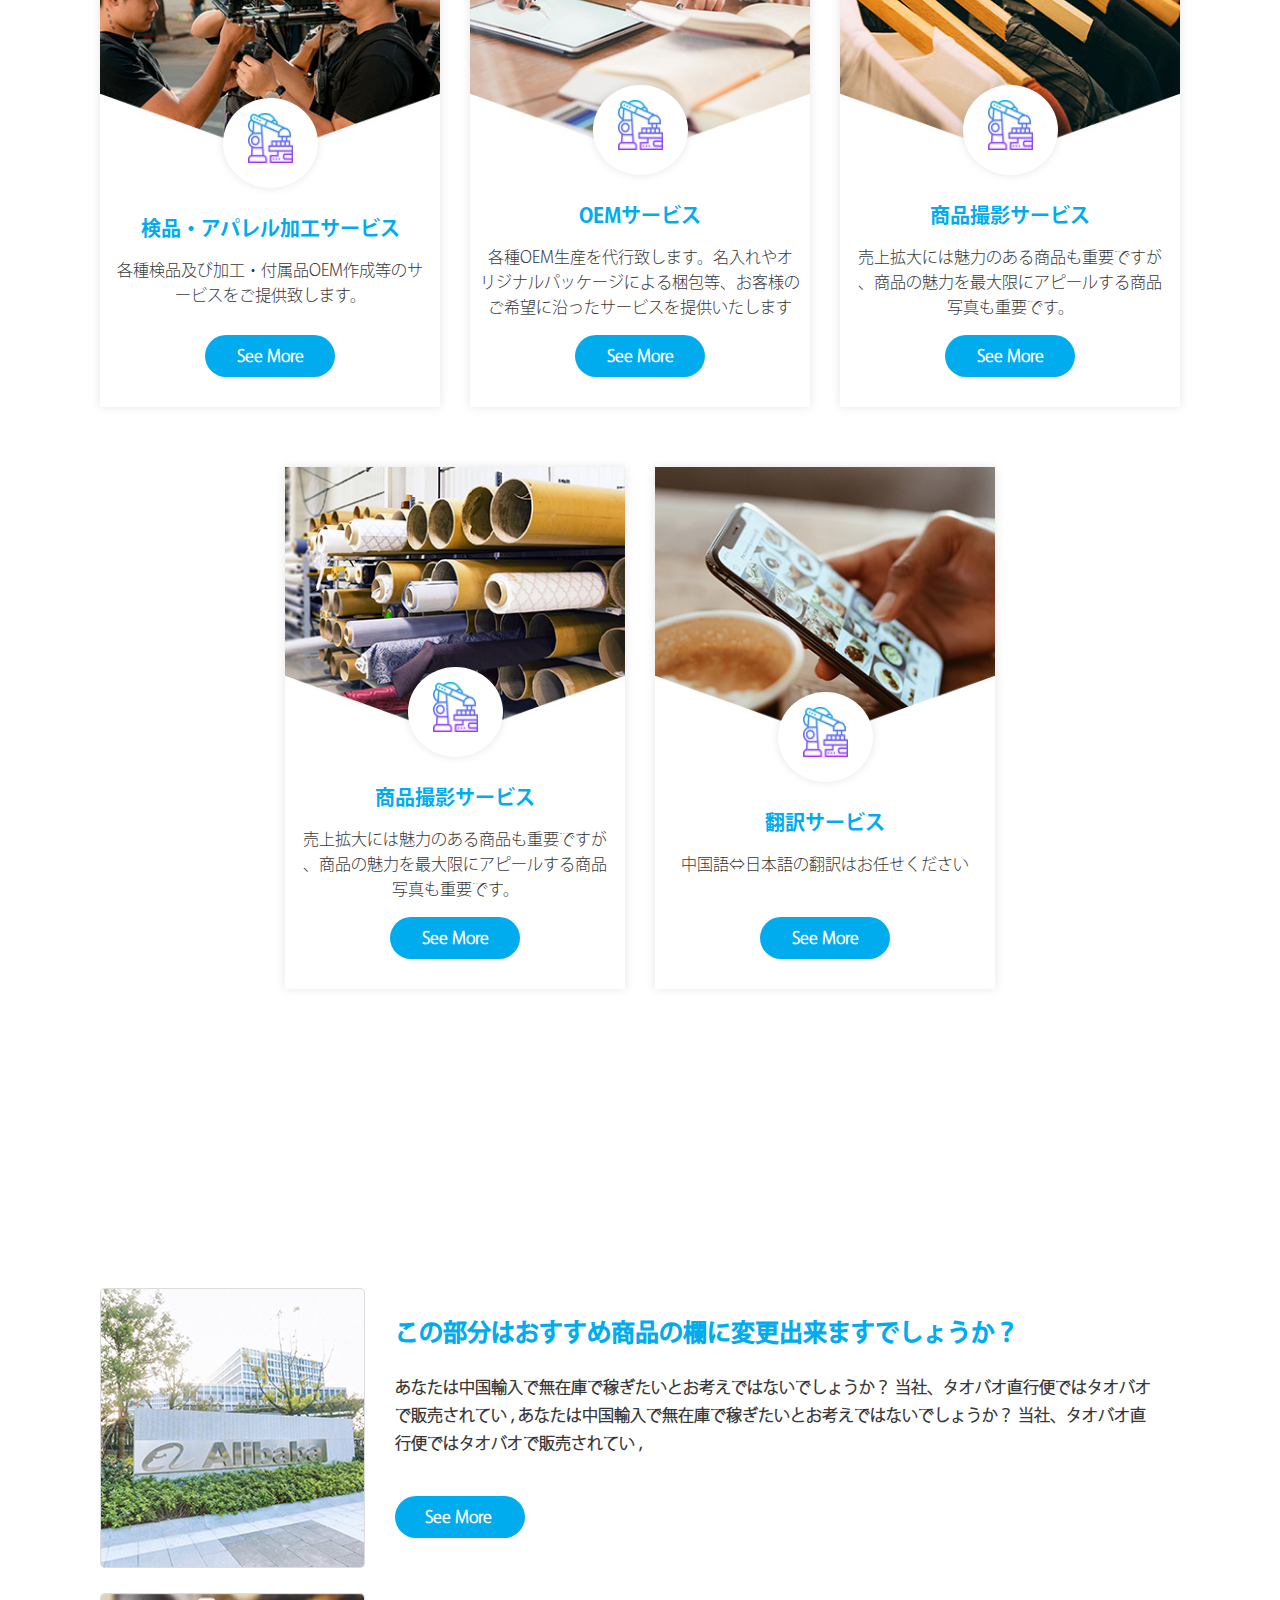
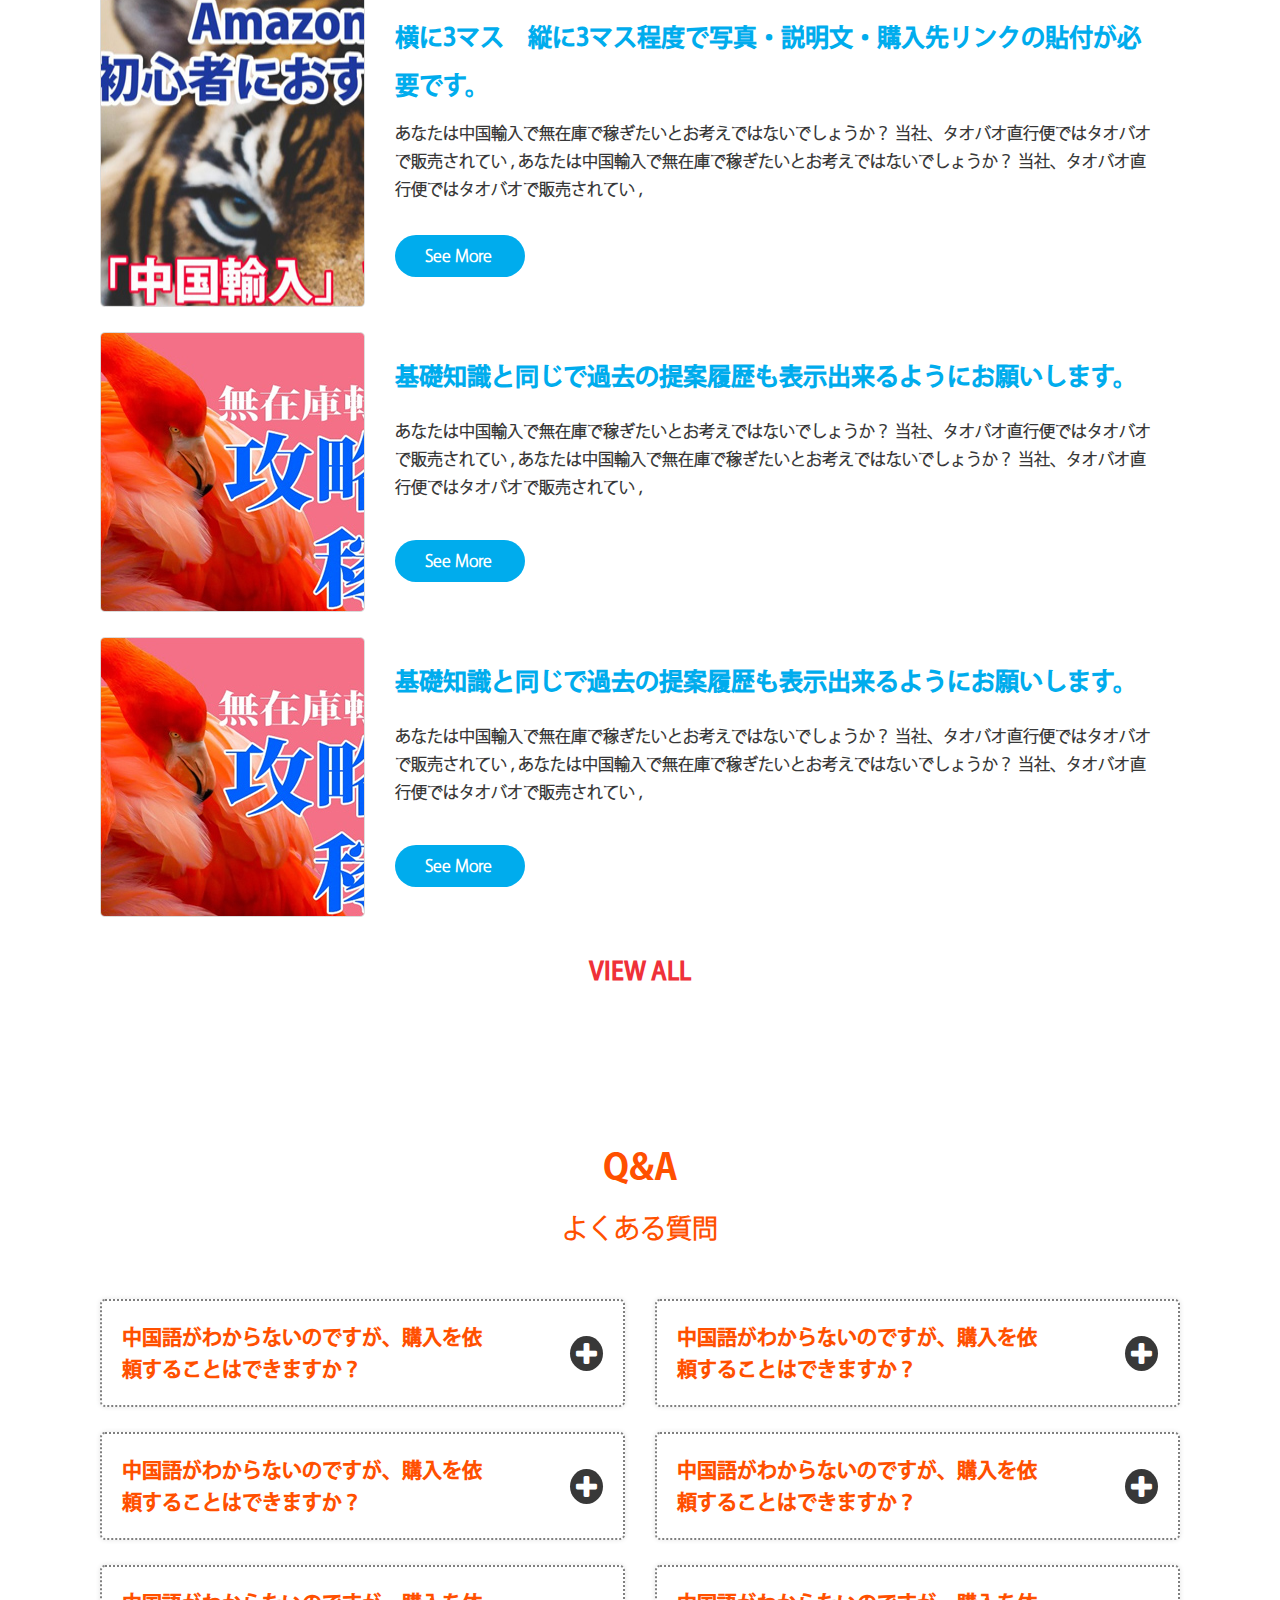
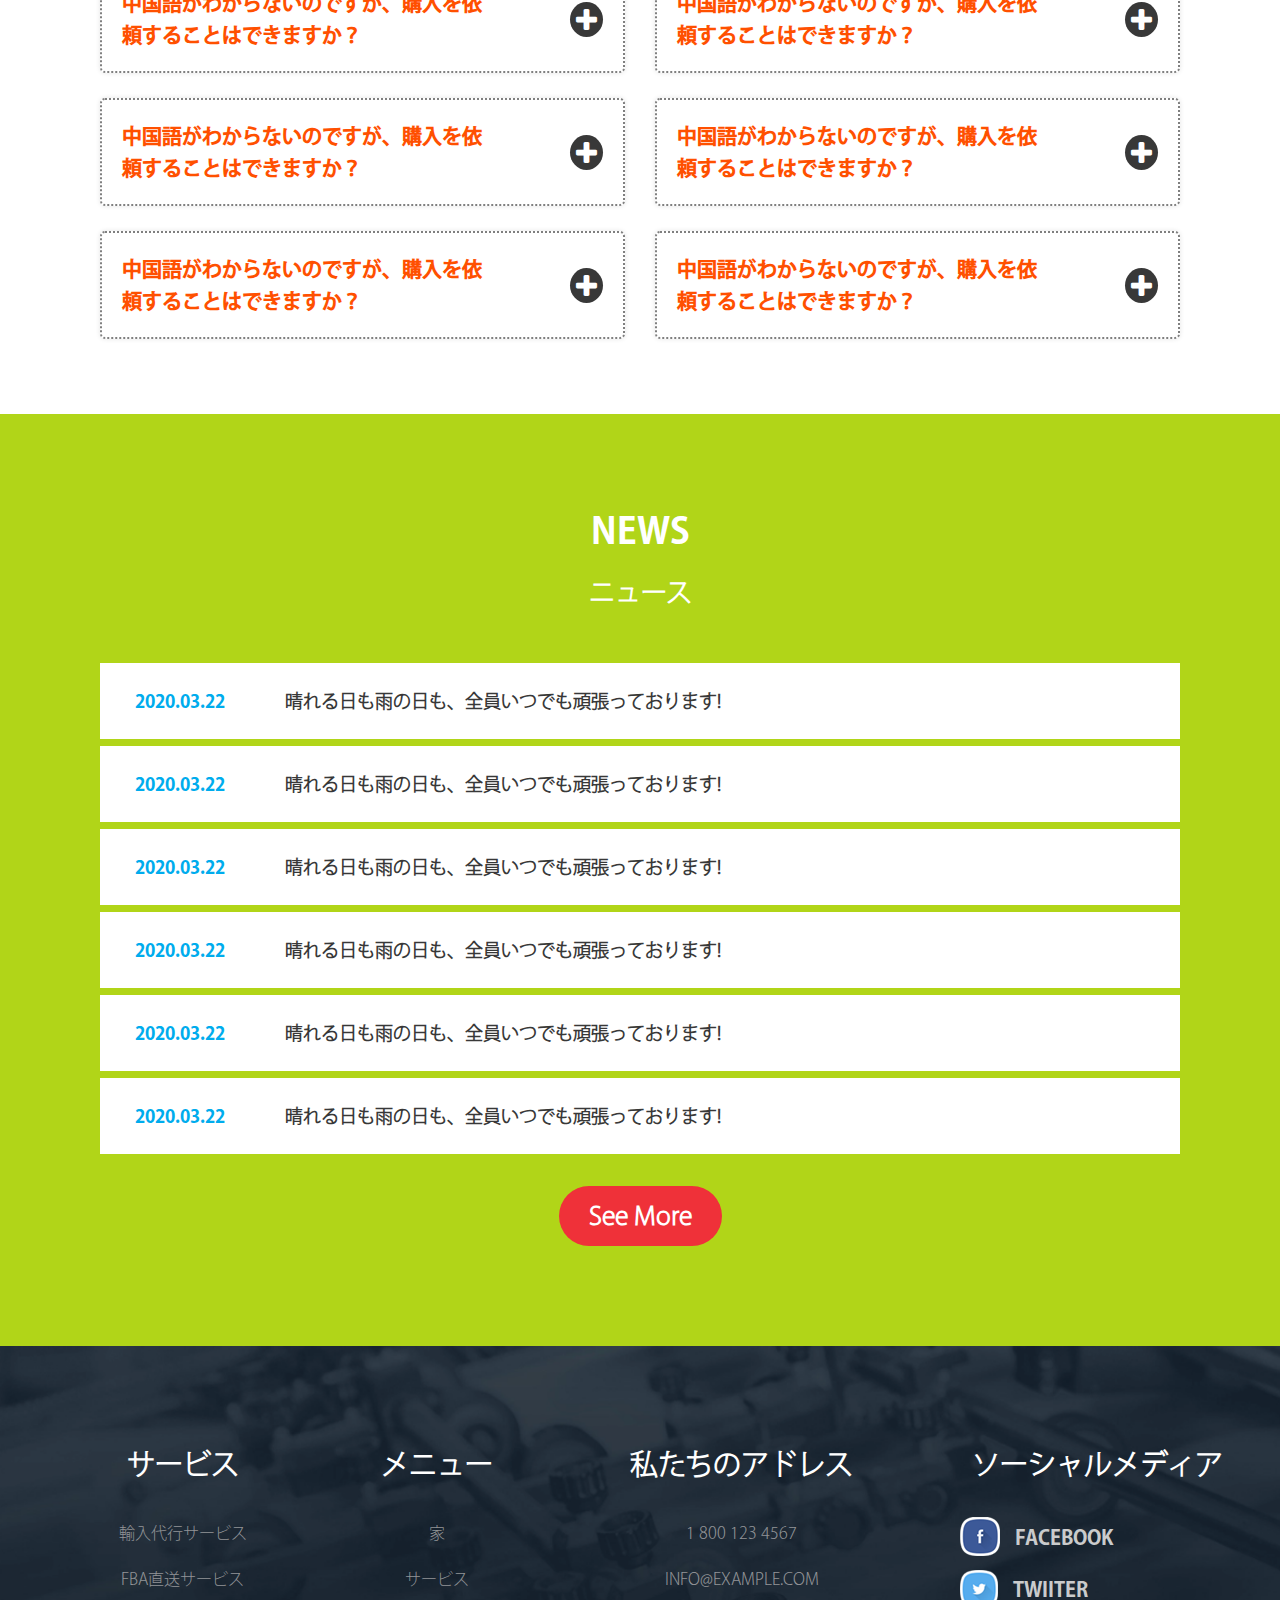
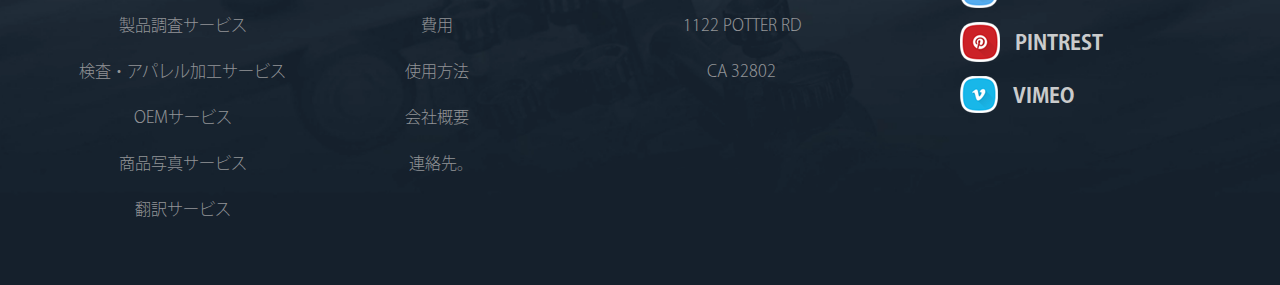
==== commit 1c596218: "index speed" ====
--- a/index.html
+++ b/index.html
@@ -1,5 +1,5 @@
 <!DOCTYPE html>
-<html lang="en">
+<html lang="ja">
   <head>
     <meta charset="UTF-8" />
     <meta name="viewport" content="width=device-width, initial-scale=1.0" />
@@ -43,11 +43,10 @@
 
             <div class="col-xl-auto col-lg-1">
                 <div class="top-nav_user">
-                    <img src="img/icons/user.png" alt="user">
+                    <img src="img/icons/user.jpeg" alt="user">
                     <h3>Admin</h3>
                 </div>
             </div>
-            
             
         </div>
         <!-- /.top-nav -->
@@ -59,7 +58,7 @@
             <div class="container">
                 <div class="slider-blocks">
                     <div class="slider-block">
-                        <img src="img/slider/photo-of-person-handing-card.png" alt="photo">
+                        <img src="img/slider/photo-of-person-handing-card.jpeg" alt="photo">
                         <div class="slider-block_content">
                             <h1>中国買付代行は信頼の「タオバ<br>オ超特急!」にお任せください!</h1>
                             <h2>お客様に良質で最適なサービスをご提案いたします。</h2>
@@ -68,7 +67,7 @@
                     </div>
 
                     <div class="slider-block">
-                        <img src="img/slider/photo-of-person-handing-card.png" alt="photo">
+                        <img src="img/slider/photo-of-person-handing-card.jpeg" alt="photo">
                         <div class="slider-block_content">
                             <h1>中国買付代行は信頼の「タオバ<br>オ超特急!」にお任せください!</h1>
                             <h2>お客様に良質で最適なサービスをご提案いたします。</h2>
@@ -88,7 +87,7 @@
                         <div class="col-12">
                             <div class="content-block1-item content-block1-item_primary">
                                 <div class="content-block1-item_img">
-                                    <img src="img/icons/partnership.png" alt="partnership">
+                                    <img src="img/icons/partnership.jpeg" alt="partnership">
                                 </div>
                                 <div class="content-block1-item_h">
                                     <h2>中国語は一切不要です！</h2>
@@ -100,7 +99,7 @@
                         <div class="col-12">
                             <div class="content-block1-item content-block1-item_orange">
                                 <div class="content-block1-item_img">
-                                    <img src="img/icons/price.png" alt="price">
+                                    <img src="img/icons/price.jpeg" alt="price">
                                 </div>
                                 <div class="content-block1-item_h">
                                     <h2>格安な料金体系！</h2>
@@ -112,7 +111,7 @@
                         <div class="col-12">
                             <div class="content-block1-item content-block1-item_green">
                                 <div class="content-block1-item_img">
-                                    <img src="img/icons/assurance.png" alt="assurance">
+                                    <img src="img/icons/assurance.jpeg" alt="assurance">
                                 </div>
                                 <div class="content-block1-item_h content-block1-item_h_text-black">
                                     <h2>品質管理はお任せください！</h2>
@@ -124,7 +123,7 @@
                         <div class="col-12">
                             <div class="content-block1-item content-block1-item_grey">
                                 <div class="content-block1-item_img">
-                                    <img src="img/icons/amaz.png" alt="amaz">
+                                    <img src="img/icons/amazon.jpeg" alt="amaz">
                                 </div>
                                 <div class="content-block1-item_h content-block1-item_h_text-heavy">
                                     <h2>Amazon FBA直送対応！</h2>
@@ -137,7 +136,7 @@
                         <div class="col-12">
                             <div class="content-block1-item content-block1-item_yellow">
                                 <div class="content-block1-item_img">
-                                    <img src="img/icons/production.png" alt="production">
+                                    <img src="img/icons/production.jpeg" alt="production">
                                 </div>
                                 <div class="content-block1-item_h content-block1-item_h_text-heavy content-block1-item_h_text-black">
                                     <h2>OEM生産もお任せください！</h2>
@@ -149,7 +148,7 @@
                         <div class="col-12">
                             <div class="content-block1-item content-block1-item_aqua">
                                 <div class="content-block1-item_img">
-                                    <img src="img/icons/japan.png" alt="japan">
+                                    <img src="img/icons/japan.jpeg" alt="japan">
                                 </div>
                                 <div class="content-block1-item_h">
                                     <h2>全て日本円で決済可能です！海外送金は一切不要です！</h2>
@@ -233,7 +232,7 @@
                     <div class="row content-block4-item">
                         <div class="col-lg-4 col-md-6 col-sm-12">
                             <div class="content-block4-item_card">
-                                <img src="img/cards/card1.png" alt="card1">
+                                <img src="img/cards/card1.jpeg" alt="card1">
                                 <div class="content-block4-item_card-content">
                                     <div class="content-block4-item_card-content-img">
                                         <img src="img/cards/card-icon.png" alt="card-icon">
@@ -247,7 +246,7 @@
                         <!-- col -->
                         <div class="col-lg-4 col-md-6 col-sm-12">
                             <div class="content-block4-item_card">
-                                <img src="img/cards/card2.png" alt="card2">
+                                <img src="img/cards/card2.jpeg" alt="card2">
                                 <div class="content-block4-item_card-content">
                                     <div class="content-block4-item_card-content-img">
                                         <img src="img/cards/card-icon.png" alt="card-icon">
@@ -261,7 +260,7 @@
                         <!-- col -->
                         <div class="col-lg-4 col-md-6 col-sm-12">
                             <div class="content-block4-item_card">
-                                <img src="img/cards/card3.png" alt="card3">
+                                <img src="img/cards/card3.jpeg" alt="card3">
                                 <div class="content-block4-item_card-content">
                                     <div class="content-block4-item_card-content-img">
                                         <img src="img/cards/card-icon.png" alt="card-icon">
@@ -275,7 +274,7 @@
                         <!-- col -->
                         <div class="col-lg-4 col-md-6 col-sm-12">
                             <div class="content-block4-item_card">
-                                <img src="img/cards/card4.png" alt="card4">
+                                <img src="img/cards/card4.jpeg" alt="card4">
                                 <div class="content-block4-item_card-content">
                                     <div class="content-block4-item_card-content-img">
                                         <img src="img/cards/card-icon.png" alt="card-icon">
@@ -289,7 +288,7 @@
                         <!-- col -->
                         <div class="col-lg-4 col-md-6 col-sm-12">
                             <div class="content-block4-item_card">
-                                <img src="img/cards/card5.png" alt="card5">
+                                <img src="img/cards/card5.jpeg" alt="card5">
                                 <div class="content-block4-item_card-content">
                                     <div class="content-block4-item_card-content-img">
                                         <img src="img/cards/card-icon.png" alt="card-icon">
@@ -303,7 +302,7 @@
                         <!-- col -->
                         <div class="col-lg-4 col-md-6 col-sm-12">
                             <div class="content-block4-item_card">
-                                <img src="img/cards/card6.png" alt="card6">
+                                <img src="img/cards/card6.jpeg" alt="card6">
                                 <div class="content-block4-item_card-content">
                                     <div class="content-block4-item_card-content-img">
                                         <img src="img/cards/card-icon.png" alt="card-icon">
@@ -317,7 +316,7 @@
                         <!-- col -->
                         <div class="col-lg-4 col-md-6 col-sm-12">
                             <div class="content-block4-item_card">
-                                <img src="img/cards/card1.png" alt="card1">
+                                <img src="img/cards/card1.jpeg" alt="card1">
                                 <div class="content-block4-item_card-content">
                                     <div class="content-block4-item_card-content-img">
                                         <img src="img/cards/card-icon.png" alt="card-icon">
@@ -331,7 +330,7 @@
                         <!-- col -->
                         <div class="col-lg-4 col-md-6 col-sm-12">
                             <div class="content-block4-item_card">
-                                <img src="img/cards/card2.png" alt="card2">
+                                <img src="img/cards/card2.jpeg" alt="card2">
                                 <div class="content-block4-item_card-content">
                                     <div class="content-block4-item_card-content-img">
                                         <img src="img/cards/card-icon.png" alt="card-icon">
@@ -357,7 +356,7 @@
                     <div class="row">
                         <div class="col-12">
                             <div class="content-block5-item">
-                                <img src="img/block5/card1.png" alt="card1">
+                                <img src="img/block5/cardd1.jpeg" alt="card1">
                                 <div class="content-block5-item_content">
                                     <h3>この部分はおすすめ商品の欄に変更出来ますでしょうか？</h3>
                                     <h4>あなたは中国輸入で無在庫で稼ぎたいとお考えではないでしょうか？ 当社、タオバオ直行便ではタオバオで販売されてい , 
@@ -371,7 +370,7 @@
                         <!-- /.col-12 -->
                         <div class="col-12">
                             <div class="content-block5-item">
-                                <img src="img/block5/card2.png" alt="card2">
+                                <img src="img/block5/cardd2.jpeg" alt="card2">
                                 <div class="content-block5-item_content">
                                     <h3>横に3マス　縦に3マス程度で写真・説明文・購入先リンクの貼付が必要です。</h3>
                                     <h4>あなたは中国輸入で無在庫で稼ぎたいとお考えではないでしょうか？ 当社、タオバオ直行便ではタオバオで販売されてい ,  
@@ -385,7 +384,7 @@
                         <!-- /.col-12 -->
                         <div class="col-12">
                             <div class="content-block5-item">
-                                <img src="img/block5/card3.png" alt="card3">
+                                <img src="img/block5/cardd3.jpeg" alt="card3">
                                 <div class="content-block5-item_content">
                                     <h3>基礎知識と同じで過去の提案履歴も表示出来るようにお願いします。</h3>
                                     <h4>あなたは中国輸入で無在庫で稼ぎたいとお考えではないでしょうか？ 当社、タオバオ直行便ではタオバオで販売されてい ,  
@@ -399,7 +398,7 @@
                         <!-- /.col-12 -->
                         <div class="col-12">
                             <div class="content-block5-item">
-                                <img src="img/block5/card3.png" alt="card3">
+                                <img src="img/block5/cardd3.jpeg" alt="card3">
                                 <div class="content-block5-item_content">
                                     <h3>基礎知識と同じで過去の提案履歴も表示出来るようにお願いします。</h3>
                                     <h4>あなたは中国輸入で無在庫で稼ぎたいとお考えではないでしょうか？ 当社、タオバオ直行便ではタオバオで販売されてい ,  
--- a/scss/style.css
+++ b/scss/style.css
@@ -1,3 +1,4 @@
+@charset "UTF-8";
 @font-face {
   font-family: KozGoPro_Bold;
   src: url("../font/KozGoPro-Bold.otf");
@@ -41,6 +42,9 @@
         -ms-flex-direction: column !important;
             flex-direction: column !important;
     display: none;
+    border: 2px solid grey;
+    padding: 10px !important;
+    border-radius: 20px;
   }
   .top-nav_menu__adapt {
     display: -webkit-box !important;
@@ -220,6 +224,100 @@
   }
   .guide-points-container-items p {
     text-align: center;
+  }
+  .contact-1 {
+    background-color: transparent !important;
+    -webkit-box-orient: vertical;
+    -webkit-box-direction: normal;
+        -ms-flex-direction: column;
+            flex-direction: column;
+    position: static !important;
+    height: auto !important;
+    margin-top: 0 !important;
+    margin-bottom: 50px !important;
+  }
+  .contact-1-content {
+    position: static !important;
+  }
+  .contact-2 h5 {
+    text-align: center;
+  }
+  .contact-2_block h3 {
+    text-align: center;
+  }
+  .contact-3_h1 {
+    text-align: center;
+  }
+  .contact-3_form-1_input, .contact-3_form-2_input, .contact-3_form-3_input {
+    -webkit-box-orient: vertical;
+    -webkit-box-direction: normal;
+        -ms-flex-direction: column;
+            flex-direction: column;
+    -webkit-box-pack: center;
+        -ms-flex-pack: center;
+            justify-content: center;
+  }
+  .contact-3_form-1_input-col, .contact-3_form-2_input-col, .contact-3_form-3_input-col {
+    width: 90% !important;
+  }
+  .contact-3_form-1_input-col small, .contact-3_form-2_input-col small, .contact-3_form-3_input-col small {
+    text-align: center !important;
+  }
+  .contact-3_form-1_input span, .contact-3_form-2_input span, .contact-3_form-3_input span {
+    margin-right: 0 !important;
+    text-align: center !important;
+  }
+  .contact-3_form-1_input-cols, .contact-3_form-2_input-cols, .contact-3_form-3_input-cols {
+    text-align: center !important;
+    margin-right: 0 !important;
+  }
+  .contact-3_form-1_input-70, .contact-3_form-2_input-70, .contact-3_form-3_input-70 {
+    width: 90% !important;
+    margin-bottom: 20px;
+    margin-right: 0 !important;
+  }
+  .contact-3_form-1_input-30, .contact-3_form-2_input-30, .contact-3_form-3_input-30 {
+    width: 50% !important;
+  }
+  .contact-3_form-1_input-50, .contact-3_form-2_input-50, .contact-3_form-3_input-50 {
+    width: 90% !important;
+    margin-bottom: 20px;
+    margin-right: 0 !important;
+  }
+  .contact-3_form-1_input-80, .contact-3_form-2_input-80, .contact-3_form-3_input-80 {
+    width: 90% !important;
+    margin-bottom: 20px;
+  }
+  .contact-3 .contact-3_form-2_input-start {
+    -webkit-box-align: center;
+        -ms-flex-align: center;
+            align-items: center;
+  }
+  .contact-3 .contact-3_form-2_input-start-check-row {
+    display: -webkit-box;
+    display: -ms-flexbox;
+    display: flex;
+    -webkit-box-align: center;
+        -ms-flex-align: center;
+            align-items: center;
+    -webkit-box-pack: start;
+        -ms-flex-pack: start;
+            justify-content: flex-start;
+  }
+  .custom-checkbox + label {
+    margin-bottom: 15px;
+  }
+  .contact-3_form-2_input-textarea {
+    width: 100% !important;
+  }
+  .contact-3_form-3 h4 {
+    text-align: center;
+  }
+  .contact-2_block {
+    padding-left: 0 !important;
+  }
+  .contact-3_h1 {
+    padding-left: 0 !important;
   }
 }
 
@@ -3004,4 +3102,1350 @@
   font-size: 24px;
   font-family: KozGoPro_Regular;
 }
+
+.contact-1 {
+  width: 100%;
+  background-color: #ff5000;
+  height: 3px;
+  margin-top: 120px;
+  margin-bottom: 200px;
+  position: relative;
+  display: -webkit-box;
+  display: -ms-flexbox;
+  display: flex;
+  -ms-flex-pack: distribute;
+      justify-content: space-around;
+}
+
+.contact-1_content {
+  margin-top: 51px;
+  -webkit-box-orient: vertical;
+  -webkit-box-direction: normal;
+      -ms-flex-direction: column;
+          flex-direction: column;
+  display: -webkit-box;
+  display: -ms-flexbox;
+  display: flex;
+  -webkit-box-align: center;
+      -ms-flex-align: center;
+          align-items: center;
+  -webkit-box-pack: center;
+      -ms-flex-pack: center;
+          justify-content: center;
+}
+
+.contact-1_content_user {
+  margin-bottom: 30px;
+}
+
+.contact-1_content_user__grey {
+  background: #989796;
+  border-radius: 50%;
+  padding: 30px 40px;
+  position: relative;
+  width: 120px;
+  height: 120px;
+  color: #fff;
+}
+
+.contact-1_content_user__grey:after {
+  content: url(/img/icons/arrow-grey.png);
+  position: absolute;
+  right: -30px;
+  top: 50%;
+  margin-top: -30px;
+}
+
+.contact-1_content_user__orange {
+  background: #ff5000;
+  border-radius: 50%;
+  padding: 30px 40px;
+  position: relative;
+  width: 120px;
+  height: 120px;
+  color: #fff;
+}
+
+.contact-1_content_user__orange:after {
+  content: url(/img/icons/arrow-right-orange.png);
+  position: absolute;
+  right: -30px;
+  top: 50%;
+  margin-top: -30px;
+}
+
+.contact-1_content_h2 {
+  color: #ff5000;
+  font-family: KozGoPro_Bold;
+  text-transform: uppercase;
+  margin-top: -15px;
+}
+
+.contact-1_content-h2 {
+  color: #989796;
+  font-family: KozGoPro_Bold;
+  text-transform: uppercase;
+  margin-top: -15px;
+}
+
+.contact-2 {
+  margin-bottom: 50px;
+}
+
+.contact-2 h5 {
+  font-size: 24px;
+  margin-bottom: 10px;
+}
+
+.contact-2_line1 {
+  background-color: #ef3139;
+  opacity: 0.3;
+  height: 1px;
+  margin-bottom: 20px;
+}
+
+.contact-2_block {
+  padding-left: 30px;
+}
+
+.contact-2_block h3 {
+  color: #ef3139;
+  font-family: KozGoPro_Bold;
+}
+
+.contact-2_block p {
+  font-family: KozGoPro_Medium;
+}
+
+.contact-2_block_line {
+  border-bottom: 2px dashed #383838;
+  margin-top: 15px;
+}
+
+.contact-2_block ol {
+  padding-left: 20px;
+}
+
+.contact-2_block ol li {
+  font-family: KozGoPro_Medium;
+}
+
+.contact-3 {
+  -webkit-box-shadow: 0px 0px 10px 0px rgba(0, 0, 0, 0.2);
+          box-shadow: 0px 0px 10px 0px rgba(0, 0, 0, 0.2);
+  padding: 30px;
+  border-radius: 5px;
+  margin-bottom: 100px;
+}
+
+.contact-3_h1 {
+  font-size: 36px;
+  padding-left: 15px;
+  font-family: KozGoPro_Regular;
+  border-radius: 10px;
+  margin-bottom: 40px;
+  color: #fff;
+}
+
+.contact-3_h1-green {
+  background-color: #b1d518;
+}
+
+.contact-3_h1-orange {
+  background-color: #ff5000;
+}
+
+.contact-3_h1-primary {
+  background-color: #00aced;
+}
+
+.contact-3_h1-active {
+  background-color: #ffa721;
+}
+
+.contact-3_form-1 {
+  display: -webkit-box;
+  display: -ms-flexbox;
+  display: flex;
+  -webkit-box-pack: center;
+      -ms-flex-pack: center;
+          justify-content: center;
+  -webkit-box-align: center;
+      -ms-flex-align: center;
+          align-items: center;
+  margin-bottom: 60px;
+}
+
+.contact-3_form-1_input {
+  display: -webkit-box;
+  display: -ms-flexbox;
+  display: flex;
+  -webkit-box-align: center;
+      -ms-flex-align: center;
+          align-items: center;
+  margin-bottom: 10px;
+}
+
+.contact-3_form-1_input-cols {
+  margin-right: 15px;
+}
+
+.contact-3_form-1_input-cols h3 {
+  opacity: 0.5;
+  font-size: 18px;
+}
+
+.contact-3_form-1_input-cols input {
+  width: 100%;
+  border: 1px solid #383838;
+  padding: 20px;
+  opacity: 0.5;
+  border-radius: 30px;
+}
+
+.contact-3_form-1_input-col {
+  -webkit-box-orient: vertical;
+  -webkit-box-direction: normal;
+      -ms-flex-direction: column;
+          flex-direction: column;
+  display: -webkit-box;
+  display: -ms-flexbox;
+  display: flex;
+  width: 82%;
+}
+
+.contact-3_form-1_input-col-80 {
+  border-radius: 30px;
+  border: 1px solid #383838;
+  opacity: 0.5;
+  padding: 15px;
+  font-size: 22px;
+}
+
+.contact-3_form-1_input span {
+  font-size: 22px;
+  color: #b1d518;
+  font-family: KozGoPro_Regular;
+  margin-right: 15px;
+  width: 100px;
+  text-align: right;
+}
+
+.contact-3_form-1_input-50 {
+  width: 40%;
+  border-radius: 30px;
+  border: 1px solid #383838;
+  opacity: 0.5;
+  padding: 15px;
+  margin-right: 15px;
+  font-size: 22px;
+}
+
+.contact-3_form-1_input-80 {
+  width: 82%;
+  border-radius: 30px;
+  border: 1px solid #383838;
+  opacity: 0.5;
+  padding: 15px;
+  font-size: 22px;
+}
+
+.contact-3_form-1_input-70 {
+  width: 50%;
+  border-radius: 30px;
+  border: 1px solid #383838;
+  opacity: 0.5;
+  padding: 15px;
+  font-size: 22px;
+  margin-right: 15px;
+}
+
+.contact-3_form-1_input-30 {
+  width: 30%;
+  border-radius: 30px;
+  border: none;
+  padding: 8px;
+  font-size: 22px;
+  cursor: pointer;
+  text-align: center;
+  color: white;
+  font-family: KozGoPro_Regular;
+  background-color: #b1d518;
+}
+
+.contact-3_form-1_input-30:hover {
+  opacity: 0.5;
+}
+
+.contact-3_form-2 {
+  margin-bottom: 60px;
+}
+
+.contact-3_form-2_input {
+  display: -webkit-box;
+  display: -ms-flexbox;
+  display: flex;
+  -webkit-box-align: center;
+      -ms-flex-align: center;
+          align-items: center;
+  -webkit-box-pack: center;
+      -ms-flex-pack: center;
+          justify-content: center;
+  margin-bottom: 10px;
+}
+
+.contact-3_form-2_input-textarea {
+  width: 53%;
+  border-radius: 30px;
+  border: 1px solid #a1a1a1;
+  padding: 75px 15px;
+  font-size: 22px;
+}
+
+.contact-3_form-2_input-start {
+  display: -webkit-box;
+  display: -ms-flexbox;
+  display: flex;
+  -webkit-box-pack: center;
+      -ms-flex-pack: center;
+          justify-content: center;
+  -webkit-box-align: start;
+      -ms-flex-align: start;
+          align-items: flex-start;
+  margin-bottom: 10px;
+}
+
+.contact-3_form-2_input-start span {
+  font-size: 22px;
+  color: #ff5000;
+  font-family: KozGoPro_Medium;
+  margin-right: 15px;
+  width: 200px;
+  text-align: right;
+}
+
+.contact-3_form-2_input-start-check {
+  width: 53%;
+  display: -webkit-box;
+  display: -ms-flexbox;
+  display: flex;
+  -webkit-box-orient: vertical;
+  -webkit-box-direction: normal;
+      -ms-flex-direction: column;
+          flex-direction: column;
+}
+
+.contact-3_form-2_input-start-check-row {
+  margin-bottom: 20px;
+}
+
+.contact-3_form-2_input-cols {
+  margin-right: 15px;
+}
+
+.contact-3_form-2_input-cols h3 {
+  opacity: 0.5;
+}
+
+.contact-3_form-2_input-cols input {
+  width: 100%;
+  border: 1px solid #383838;
+  padding: 15px;
+  opacity: 0.5;
+  border-radius: 30px;
+}
+
+.contact-3_form-2_input span {
+  font-size: 22px;
+  color: #ff5000;
+  font-family: KozGoPro_Medium;
+  margin-right: 15px;
+  width: 270px;
+  text-align: right;
+}
+
+.contact-3_form-2_input-80 {
+  width: 53%;
+  border-radius: 30px;
+  border: 1px solid #a1a1a1;
+  padding: 15px;
+  font-size: 22px;
+}
+
+.contact-3_form-3 {
+  margin-bottom: 60px;
+  -webkit-box-pack: center;
+      -ms-flex-pack: center;
+          justify-content: center;
+  display: -webkit-box;
+  display: -ms-flexbox;
+  display: flex;
+}
+
+.contact-3_form-3-orange span {
+  color: #ffa721;
+}
+
+.contact-3_form-3-orange-btn {
+  margin-top: 20px;
+  background-color: #15202c;
+  font-size: 22px;
+  padding: 10px 45px;
+  border-radius: 30px;
+  color: #fff;
+  border: none;
+}
+
+.contact-3_form-3 h4 {
+  color: #00aced;
+  font-size: 18px;
+  margin-top: 20px;
+}
+
+.contact-3_form-3_input {
+  display: -webkit-box;
+  display: -ms-flexbox;
+  display: flex;
+  -webkit-box-align: center;
+      -ms-flex-align: center;
+          align-items: center;
+  -webkit-box-pack: center;
+      -ms-flex-pack: center;
+          justify-content: center;
+  margin-bottom: 10px;
+}
+
+.contact-3_form-3_input-textarea {
+  width: 53%;
+  border-radius: 30px;
+  border: 1px solid #a1a1a1;
+  padding: 75px 15px;
+  font-size: 22px;
+}
+
+.contact-3_form-3_input-start {
+  display: -webkit-box;
+  display: -ms-flexbox;
+  display: flex;
+  -webkit-box-pack: center;
+      -ms-flex-pack: center;
+          justify-content: center;
+  -webkit-box-align: start;
+      -ms-flex-align: start;
+          align-items: flex-start;
+  margin-bottom: 10px;
+}
+
+.contact-3_form-3_input-start span {
+  font-size: 22px;
+  color: #00aced;
+  font-family: KozGoPro_Medium;
+  margin-right: 15px;
+  width: 200px;
+  text-align: right;
+}
+
+.contact-3_form-3_input-start-check {
+  width: 53%;
+  display: -webkit-box;
+  display: -ms-flexbox;
+  display: flex;
+  -webkit-box-orient: vertical;
+  -webkit-box-direction: normal;
+      -ms-flex-direction: column;
+          flex-direction: column;
+}
+
+.contact-3_form-3_input-start-check-row {
+  margin-bottom: 20px;
+}
+
+.contact-3_form-3_input-cols {
+  margin-right: 15px;
+}
+
+.contact-3_form-3_input-cols h3 {
+  opacity: 0.5;
+  font-size: 18px;
+}
+
+.contact-3_form-3_input-cols input {
+  width: 100%;
+  border: 1px solid #383838;
+  padding: 15px;
+  opacity: 0.5;
+  border-radius: 30px;
+}
+
+.contact-3_form-3_input span {
+  font-size: 22px;
+  color: #00aced;
+  font-family: KozGoPro_Medium;
+  margin-right: 15px;
+  width: 200px;
+  text-align: right;
+}
+
+.contact-3_form-3_input-80 {
+  width: 60%;
+  border-radius: 30px;
+  border: 1px solid #a1a1a1;
+  padding: 15px;
+  font-size: 22px;
+}
+
+.custom-checkbox + label {
+  display: -webkit-box;
+  display: -ms-flexbox;
+  display: flex;
+  -ms-flex-wrap: wrap;
+      flex-wrap: wrap;
+  -webkit-box-align: center;
+      -ms-flex-align: center;
+          align-items: center;
+  -webkit-user-select: none;
+     -moz-user-select: none;
+      -ms-user-select: none;
+          user-select: none;
+  font-family: KozGoPro_Bold;
+  font-size: 20px;
+  margin-right: 15px;
+}
+
+.custom-checkbox + label::before {
+  content: "";
+  display: inline-block;
+  width: 2em;
+  height: 2em;
+  -ms-flex-negative: 0;
+      flex-shrink: 0;
+  -webkit-box-flex: 0;
+      -ms-flex-positive: 0;
+          flex-grow: 0;
+  border: 1px solid #adb5bd;
+  border-radius: 8px;
+  margin-right: 0.5em;
+  background-repeat: no-repeat;
+  background-position: center center;
+  background-size: 50% 50%;
+  background-color: #15202c;
+  border-color: #15202c;
+}
+
+.custom-checkbox:checked + label::before {
+  background-image: url("data:image/svg+xml,%3csvg xmlns='http://www.w3.org/2000/svg' viewBox='0 0 8 8'%3e%3cpath fill='%23fff' d='M6.564.75l-3.59 3.612-1.538-1.55L0 4.26 2.974 7.25 8 2.193z'/%3e%3c/svg%3e");
+}
+
+.input-file {
+  position: relative;
+  padding: 12px;
+}
+
+.input-file::-webkit-file-upload-button {
+  visibility: hidden;
+  content: "";
+}
+
+input[type="file"] {
+  color: transparent;
+}
+
+.input-file::before {
+  content: url(/img/icons/down-arrow.png);
+  position: absolute;
+  right: 15px;
+  top: 13px;
+  cursor: pointer;
+}
+
+.pricing {
+  -webkit-box-shadow: 0px 0px 10px 0px rgba(0, 0, 0, 0.1);
+          box-shadow: 0px 0px 10px 0px rgba(0, 0, 0, 0.1);
+  margin-left: 15px;
+  margin-right: 15px;
+  margin-bottom: 60px;
+}
+
+.pricing h1 {
+  color: #ef3139;
+  text-align: center;
+  padding-bottom: 50px;
+}
+
+.pricing-grids {
+  display: -webkit-box;
+  display: -ms-flexbox;
+  display: flex;
+  -webkit-box-pack: center;
+      -ms-flex-pack: center;
+          justify-content: center;
+  -ms-flex-wrap: wrap;
+      flex-wrap: wrap;
+  margin-top: 70px;
+  padding-bottom: 60px;
+}
+
+.grid1 {
+  display: -ms-grid;
+  display: grid;
+  grid-auto-rows: minmax(50px, auto);
+  -ms-grid-columns: 1fr 1fr 1fr;
+      grid-template-columns: 1fr 1fr 1fr;
+  grid-gap: 0;
+      grid-template-areas: "withoutText withoutText withoutText"+ "whiteText whiteText whiteText"+ "blueText1 blueText2 blueText4"+ "blueText1 blueText2 blueText5"+ "blueText1 blueText3 blueText6"+ "blueText1 blueText3 blueText7"+ "activeText1 activeText2 activeText5"+ "activeText1 activeText2 activeText5"+ "activeText1 activeText2 activeText6"+ "activeText1 activeClear activeText7"+ "activeText1 activeClear activeText8"+ "activeText1 activeClear activeText8"+ "activeText1 activeClear activeText9"+ "activeText1 activeClear activeText10"+ "activeText1 activeClear activeText10"+ "activeText1 activeClear activeText10"+ "activeText1 activeClear activeText11"+ "activeText1 activeClear activeText12"+ "activeText1 activeText3 activeText13"+ "activeText1 activeClear2 activeText14"+ "activeText1 activeClear2 activeText15"+ "activeText1 activeText4 activeText16"+ "activeText1 activeText4 activeText17"+ "activeText1 activeText4 activeText18"+ "orangeText1 orangeText2 orangeText2"+ "orangeText1 orangeText3 orangeText3"+ "orangeText1 orangeText4 orangeText4"+ "orangeText1 orangeText4 orangeText4"+ "orangeText1 orangeText4 orangeText4"+ "orangeText1 orangeText4 orangeText4"+ "orangeText1 orangeText4 orangeText4"+ "orangeText1 orangeText5 orangeText5"+ "greenText1 greenText2 greenText2"+ "greenText1 greenText3 greenText3"+ "greenText1 greenText4 greenText4"+ "greenText1 greenText5 greenText5"+ "greyText1 greyText3 greyText3"+ "greyText2 greyText4 greyText4"+ "greyText2 greyText5 greyText5"+ "greyText2 greyText6 greyText6";
+  width: 30%;
+  text-align: center;
+  font-size: 16px;
+}
+
+.grid__white {
+  -ms-grid-row: 1;
+  -ms-grid-column: 1;
+  -ms-grid-column-span: 3;
+  grid-area: withoutText;
+  height: 100%;
+  background: white;
+  color: #383838;
+  border: 1px solid #c4c4c4;
+  border-left: 1px solid #c4c4c4;
+  border-top: 1px solid #c4c4c4;
+}
+
+.grid__whiteText {
+  -ms-grid-row: 2;
+  -ms-grid-column: 1;
+  -ms-grid-column-span: 3;
+  grid-area: whiteText;
+  height: 100%;
+  background: white;
+  color: #383838;
+  border: 1px solid #c4c4c4;
+  border-left: 1px solid #c4c4c4;
+  border-top: 1px solid #c4c4c4;
+}
+
+.grid__blueText {
+  grid-area: blueText;
+  height: 100%;
+  background: #00aced;
+  color: white;
+  border: 1px solid white;
+  border-left: 1px solid white;
+  border-top: 1px solid white;
+}
+
+.grid__blueText1 {
+  -ms-grid-row: 3;
+  -ms-grid-row-span: 4;
+  -ms-grid-column: 1;
+  grid-area: blueText1;
+  height: 100%;
+  background: #00aced;
+  color: white;
+  border: 1px solid white;
+  border-left: 1px solid white;
+  border-top: 1px solid white;
+}
+
+.grid__blueText2 {
+  -ms-grid-row: 3;
+  -ms-grid-row-span: 2;
+  -ms-grid-column: 2;
+  grid-area: blueText2;
+  height: 100%;
+  background: #00aced;
+  color: white;
+  border: 1px solid white;
+  border-left: 1px solid white;
+  border-top: 1px solid white;
+}
+
+.grid__blueText3 {
+  -ms-grid-row: 5;
+  -ms-grid-row-span: 2;
+  -ms-grid-column: 2;
+  grid-area: blueText3;
+  height: 100%;
+  background: #00aced;
+  color: white;
+  border: 1px solid white;
+  border-left: 1px solid white;
+  border-top: 1px solid white;
+}
+
+.grid__blueText4 {
+  -ms-grid-row: 3;
+  -ms-grid-column: 3;
+  grid-area: blueText4;
+  height: 100%;
+  background: #00aced;
+  color: white;
+  border: 1px solid white;
+  border-left: 1px solid white;
+  border-top: 1px solid white;
+}
+
+.grid__blueText5 {
+  -ms-grid-row: 4;
+  -ms-grid-column: 3;
+  grid-area: blueText5;
+  height: 100%;
+  background: #00aced;
+  color: white;
+  border: 1px solid white;
+  border-left: 1px solid white;
+  border-top: 1px solid white;
+}
+
+.grid__blueText6 {
+  -ms-grid-row: 5;
+  -ms-grid-column: 3;
+  grid-area: blueText6;
+  height: 100%;
+  background: #00aced;
+  color: white;
+  border: 1px solid white;
+  border-left: 1px solid white;
+  border-top: 1px solid white;
+}
+
+.grid__blueText7 {
+  -ms-grid-row: 6;
+  -ms-grid-column: 3;
+  grid-area: blueText7;
+  height: 100%;
+  background: #00aced;
+  color: white;
+  border: 1px solid white;
+  border-left: 1px solid white;
+  border-top: 1px solid white;
+}
+
+.grid__activeText1 {
+  -ms-grid-row: 7;
+  -ms-grid-row-span: 18;
+  -ms-grid-column: 1;
+  grid-area: activeText1;
+  height: 100%;
+  background: #ff5000;
+  color: white;
+  border: 1px solid white;
+  border-left: 1px solid white;
+  border-top: 1px solid white;
+}
+
+.grid__activeText2 {
+  -ms-grid-row: 7;
+  -ms-grid-row-span: 3;
+  -ms-grid-column: 2;
+  grid-area: activeText2;
+  height: 100%;
+  background: #ff5000;
+  color: white;
+  border: 1px solid white;
+  border-left: 1px solid white;
+  border-top: 1px solid white;
+}
+
+.grid__activeText3 {
+  -ms-grid-row: 19;
+  -ms-grid-column: 2;
+  grid-area: activeText3;
+  height: 100%;
+  background: #ff5000;
+  color: white;
+  border: 1px solid white;
+  border-left: 1px solid white;
+  border-top: 1px solid white;
+}
+
+.grid__activeText4 {
+  -ms-grid-row: 22;
+  -ms-grid-row-span: 3;
+  -ms-grid-column: 2;
+  grid-area: activeText4;
+  height: 100%;
+  background: #ff5000;
+  color: white;
+  border: 1px solid white;
+  border-left: 1px solid white;
+  border-top: 1px solid white;
+}
+
+.grid__activeText5 {
+  -ms-grid-row: 7;
+  -ms-grid-row-span: 2;
+  -ms-grid-column: 3;
+  grid-area: activeText5;
+  height: 100%;
+  background: #ff5000;
+  color: white;
+  border: 1px solid white;
+  border-left: 1px solid white;
+  border-top: 1px solid white;
+}
+
+.grid__activeText6 {
+  -ms-grid-row: 7;
+  -ms-grid-row-span: 18;
+  -ms-grid-column: 1;
+  grid-area: activeText1;
+  height: 100%;
+  background: #ff5000;
+  color: white;
+  border: 1px solid white;
+  border-left: 1px solid white;
+  border-top: 1px solid white;
+}
+
+.grid__activeText6 {
+  -ms-grid-row: 9;
+  -ms-grid-column: 3;
+  grid-area: activeText6;
+  height: 100%;
+  background: #ff5000;
+  color: white;
+  border: 1px solid white;
+  border-left: 1px solid white;
+  border-top: 1px solid white;
+}
+
+.grid__activeText7 {
+  -ms-grid-row: 10;
+  -ms-grid-column: 3;
+  grid-area: activeText7;
+  height: 100%;
+  background: #ff5000;
+  color: white;
+  border: 1px solid white;
+  border-left: 1px solid white;
+  border-top: 1px solid white;
+}
+
+.grid__activeText8 {
+  -ms-grid-row: 11;
+  -ms-grid-row-span: 2;
+  -ms-grid-column: 3;
+  grid-area: activeText8;
+  height: 100%;
+  background: #ff5000;
+  color: white;
+  border: 1px solid white;
+  border-left: 1px solid white;
+  border-top: 1px solid white;
+}
+
+.grid__activeText9 {
+  -ms-grid-row: 13;
+  -ms-grid-column: 3;
+  grid-area: activeText9;
+  height: 100%;
+  background: #ff5000;
+  color: white;
+  border: 1px solid white;
+  border-left: 1px solid white;
+  border-top: 1px solid white;
+}
+
+.grid__activeText10 {
+  -ms-grid-row: 14;
+  -ms-grid-row-span: 3;
+  -ms-grid-column: 3;
+  grid-area: activeText10;
+  height: 100%;
+  background: #ff5000;
+  color: white;
+  border: 1px solid white;
+  border-left: 1px solid white;
+  border-top: 1px solid white;
+}
+
+.grid__activeText11 {
+  -ms-grid-row: 17;
+  -ms-grid-column: 3;
+  grid-area: activeText11;
+  height: 100%;
+  background: #ff5000;
+  color: white;
+  border: 1px solid white;
+  border-left: 1px solid white;
+  border-top: 1px solid white;
+}
+
+.grid__activeText12 {
+  -ms-grid-row: 18;
+  -ms-grid-column: 3;
+  grid-area: activeText12;
+  height: 100%;
+  background: #ff5000;
+  color: white;
+  border: 1px solid white;
+  border-left: 1px solid white;
+  border-top: 1px solid white;
+}
+
+.grid__activeText13 {
+  -ms-grid-row: 19;
+  -ms-grid-column: 3;
+  grid-area: activeText13;
+  height: 100%;
+  background: #ff5000;
+  color: white;
+  border: 1px solid white;
+  border-left: 1px solid white;
+  border-top: 1px solid white;
+}
+
+.grid__activeText14 {
+  -ms-grid-row: 20;
+  -ms-grid-column: 3;
+  grid-area: activeText14;
+  height: 100%;
+  background: #ff5000;
+  color: white;
+  border: 1px solid white;
+  border-left: 1px solid white;
+  border-top: 1px solid white;
+}
+
+.grid__activeText15 {
+  -ms-grid-row: 21;
+  -ms-grid-column: 3;
+  grid-area: activeText15;
+  height: 100%;
+  background: #ff5000;
+  color: white;
+  border: 1px solid white;
+  border-left: 1px solid white;
+  border-top: 1px solid white;
+}
+
+.grid__activeText16 {
+  -ms-grid-row: 22;
+  -ms-grid-column: 3;
+  grid-area: activeText16;
+  height: 100%;
+  background: #ff5000;
+  color: white;
+  border: 1px solid white;
+  border-left: 1px solid white;
+  border-top: 1px solid white;
+}
+
+.grid__activeText17 {
+  -ms-grid-row: 23;
+  -ms-grid-column: 3;
+  grid-area: activeText17;
+  height: 100%;
+  background: #ff5000;
+  color: white;
+  border: 1px solid white;
+  border-left: 1px solid white;
+  border-top: 1px solid white;
+}
+
+.grid__activeText18 {
+  -ms-grid-row: 24;
+  -ms-grid-column: 3;
+  grid-area: activeText18;
+  height: 100%;
+  background: #ff5000;
+  color: white;
+  border: 1px solid white;
+  border-left: 1px solid white;
+  border-top: 1px solid white;
+}
+
+.grid__activeClear {
+  -ms-grid-row: 10;
+  -ms-grid-row-span: 9;
+  -ms-grid-column: 2;
+  grid-area: activeClear;
+  height: 100%;
+  background: #ff5000;
+  color: white;
+  border: 1px solid white;
+  border-left: 1px solid white;
+  border-top: 1px solid white;
+}
+
+.grid__activeClear2 {
+  -ms-grid-row: 20;
+  -ms-grid-row-span: 2;
+  -ms-grid-column: 2;
+  grid-area: activeClear2;
+  height: 100%;
+  background: #ff5000;
+  color: white;
+  border: 1px solid white;
+  border-left: 1px solid white;
+  border-top: 1px solid white;
+}
+
+.grid__orangeText1 {
+  -ms-grid-row: 25;
+  -ms-grid-row-span: 8;
+  -ms-grid-column: 1;
+  grid-area: orangeText1;
+  height: 100%;
+  background: #ffa41b;
+  color: white;
+  border: 1px solid white;
+  border-left: 1px solid white;
+  border-top: 1px solid white;
+}
+
+.grid__orangeText2 {
+  -ms-grid-row: 25;
+  -ms-grid-column: 2;
+  -ms-grid-column-span: 2;
+  grid-area: orangeText2;
+  height: 100%;
+  background: #ffa41b;
+  color: white;
+  border: 1px solid white;
+  border-left: 1px solid white;
+  border-top: 1px solid white;
+}
+
+.grid__orangeText3 {
+  -ms-grid-row: 26;
+  -ms-grid-column: 2;
+  -ms-grid-column-span: 2;
+  grid-area: orangeText3;
+  height: 100%;
+  background: #ffa41b;
+  color: white;
+  border: 1px solid white;
+  border-left: 1px solid white;
+  border-top: 1px solid white;
+}
+
+.grid__orangeText4 {
+  -ms-grid-row: 27;
+  -ms-grid-row-span: 5;
+  -ms-grid-column: 2;
+  -ms-grid-column-span: 2;
+  grid-area: orangeText4;
+  height: 100%;
+  background: #ffa41b;
+  color: white;
+  border: 1px solid white;
+  border-left: 1px solid white;
+  border-top: 1px solid white;
+}
+
+.grid__orangeText5 {
+  -ms-grid-row: 32;
+  -ms-grid-column: 2;
+  -ms-grid-column-span: 2;
+  grid-area: orangeText5;
+  height: 100%;
+  background: #ffa41b;
+  color: white;
+  border: 1px solid white;
+  border-left: 1px solid white;
+  border-top: 1px solid white;
+}
+
+.grid__greenText1 {
+  -ms-grid-row: 33;
+  -ms-grid-row-span: 4;
+  -ms-grid-column: 1;
+  grid-area: greenText1;
+  height: 100%;
+  background: #b1d519;
+  color: white;
+  border: 1px solid white;
+  border-left: 1px solid white;
+  border-top: 1px solid white;
+}
+
+.grid__greenText2 {
+  -ms-grid-row: 33;
+  -ms-grid-column: 2;
+  -ms-grid-column-span: 2;
+  grid-area: greenText2;
+  height: 100%;
+  background: #b1d519;
+  color: white;
+  border: 1px solid white;
+  border-left: 1px solid white;
+  border-top: 1px solid white;
+}
+
+.grid__greenText3 {
+  -ms-grid-row: 34;
+  -ms-grid-column: 2;
+  -ms-grid-column-span: 2;
+  grid-area: greenText3;
+  height: 100%;
+  background: #b1d519;
+  color: white;
+  border: 1px solid white;
+  border-left: 1px solid white;
+  border-top: 1px solid white;
+}
+
+.grid__greenText4 {
+  -ms-grid-row: 35;
+  -ms-grid-column: 2;
+  -ms-grid-column-span: 2;
+  grid-area: greenText4;
+  height: 100%;
+  background: #b1d519;
+  color: white;
+  border: 1px solid white;
+  border-left: 1px solid white;
+  border-top: 1px solid white;
+}
+
+.grid__greenText5 {
+  -ms-grid-row: 36;
+  -ms-grid-column: 2;
+  -ms-grid-column-span: 2;
+  grid-area: greenText5;
+  height: 100%;
+  background: #b1d519;
+  color: white;
+  border: 1px solid white;
+  border-left: 1px solid white;
+  border-top: 1px solid white;
+}
+
+.grid__greyText1 {
+  -ms-grid-row: 37;
+  -ms-grid-column: 1;
+  grid-area: greyText1;
+  height: 100%;
+  background: #15212d;
+  color: white;
+  border: 1px solid white;
+  border-left: 1px solid white;
+  border-top: 1px solid white;
+}
+
+.grid__greyText2 {
+  -ms-grid-row: 38;
+  -ms-grid-row-span: 3;
+  -ms-grid-column: 1;
+  grid-area: greyText2;
+  height: 100%;
+  background: #15212d;
+  color: white;
+  border: 1px solid white;
+  border-left: 1px solid white;
+  border-top: 1px solid white;
+}
+
+.grid__greyText3 {
+  -ms-grid-row: 37;
+  -ms-grid-column: 2;
+  -ms-grid-column-span: 2;
+  grid-area: greyText3;
+  height: 100%;
+  background: #15212d;
+  color: white;
+  border: 1px solid white;
+  border-left: 1px solid white;
+  border-top: 1px solid white;
+}
+
+.grid__greyText4 {
+  -ms-grid-row: 38;
+  -ms-grid-column: 2;
+  -ms-grid-column-span: 2;
+  grid-area: greyText4;
+  height: 100%;
+  background: #15212d;
+  color: white;
+  border: 1px solid white;
+  border-left: 1px solid white;
+  border-top: 1px solid white;
+}
+
+.grid__greyText5 {
+  -ms-grid-row: 39;
+  -ms-grid-column: 2;
+  -ms-grid-column-span: 2;
+  grid-area: greyText5;
+  height: 100%;
+  background: #15212d;
+  color: white;
+  border: 1px solid white;
+  border-left: 1px solid white;
+  border-top: 1px solid white;
+}
+
+.grid__greyText6 {
+  -ms-grid-row: 40;
+  -ms-grid-column: 2;
+  -ms-grid-column-span: 2;
+  grid-area: greyText6;
+  height: 100%;
+  background: #15212d;
+  color: white;
+  border: 1px solid white;
+  border-left: 1px solid white;
+  border-top: 1px solid white;
+}
+
+.grid2 {
+  display: -ms-grid;
+  display: grid;
+  grid-auto-rows: minmax(50px, auto);
+  -ms-grid-columns: 1fr 1fr 1fr;
+      grid-template-columns: 1fr 1fr 1fr;
+  grid-gap: 0;
+      grid-template-areas: "white1 white2 white3"+ "white4 white5 white6"+ "white7 white8 white9";
+  width: 30%;
+  text-align: center;
+  font-size: 16px;
+  position: relative;
+}
+
+.grid2::before {
+  position: absolute;
+  content: "有在庫";
+  top: -50px;
+  color: white;
+  font-size: 22px;
+  font-family: KozGoPro_Medium;
+  height: 0;
+  width: 100%;
+  border-bottom: 50px solid #b1d519;
+  border-left: 20px solid transparent;
+  border-right: 20px solid transparent;
+}
+
+.grid__bgWhite1 {
+  -ms-grid-row: 1;
+  -ms-grid-column: 1;
+  grid-area: white1;
+  height: 100%;
+  background: white;
+  color: #383838;
+  border: 1px solid #b1d519;
+}
+
+.grid__bgWhite2 {
+  -ms-grid-row: 1;
+  -ms-grid-column: 2;
+  grid-area: white2;
+  height: 100%;
+  background: white;
+  color: #383838;
+  border: 1px solid #b1d519;
+}
+
+.grid__bgWhite3 {
+  -ms-grid-row: 1;
+  -ms-grid-column: 3;
+  grid-area: white3;
+  height: 100%;
+  background: white;
+  color: #383838;
+  border: 1px solid #b1d519;
+}
+
+.grid__bgWhite4 {
+  -ms-grid-row: 2;
+  -ms-grid-column: 1;
+  grid-area: white4;
+  height: 100%;
+  background: white;
+  color: #383838;
+  border: 1px solid #b1d519;
+}
+
+.grid__bgWhite5 {
+  -ms-grid-row: 2;
+  -ms-grid-column: 2;
+  grid-area: white5;
+  height: 100%;
+  background: white;
+  color: #383838;
+  border: 1px solid #b1d519;
+}
+
+.grid__bgWhite6 {
+  -ms-grid-row: 2;
+  -ms-grid-column: 3;
+  grid-area: white6;
+  height: 100%;
+  background: white;
+  color: #383838;
+  border: 1px solid #b1d519;
+}
+
+.grid__bgWhite7 {
+  -ms-grid-row: 3;
+  -ms-grid-column: 1;
+  grid-area: white7;
+  height: 100%;
+  background: white;
+  color: #383838;
+  border: 1px solid #b1d519;
+}
+
+.grid__bgWhite8 {
+  -ms-grid-row: 3;
+  -ms-grid-column: 2;
+  grid-area: white8;
+  height: 100%;
+  background: white;
+  color: #383838;
+  border: 1px solid #b1d519;
+}
+
+.grid__bgWhite9 {
+  -ms-grid-row: 3;
+  -ms-grid-column: 3;
+  grid-area: white9;
+  height: 100%;
+  background: white;
+  color: #383838;
+  border: 1px solid #b1d519;
+}
 /*# sourceMappingURL=style.css.map */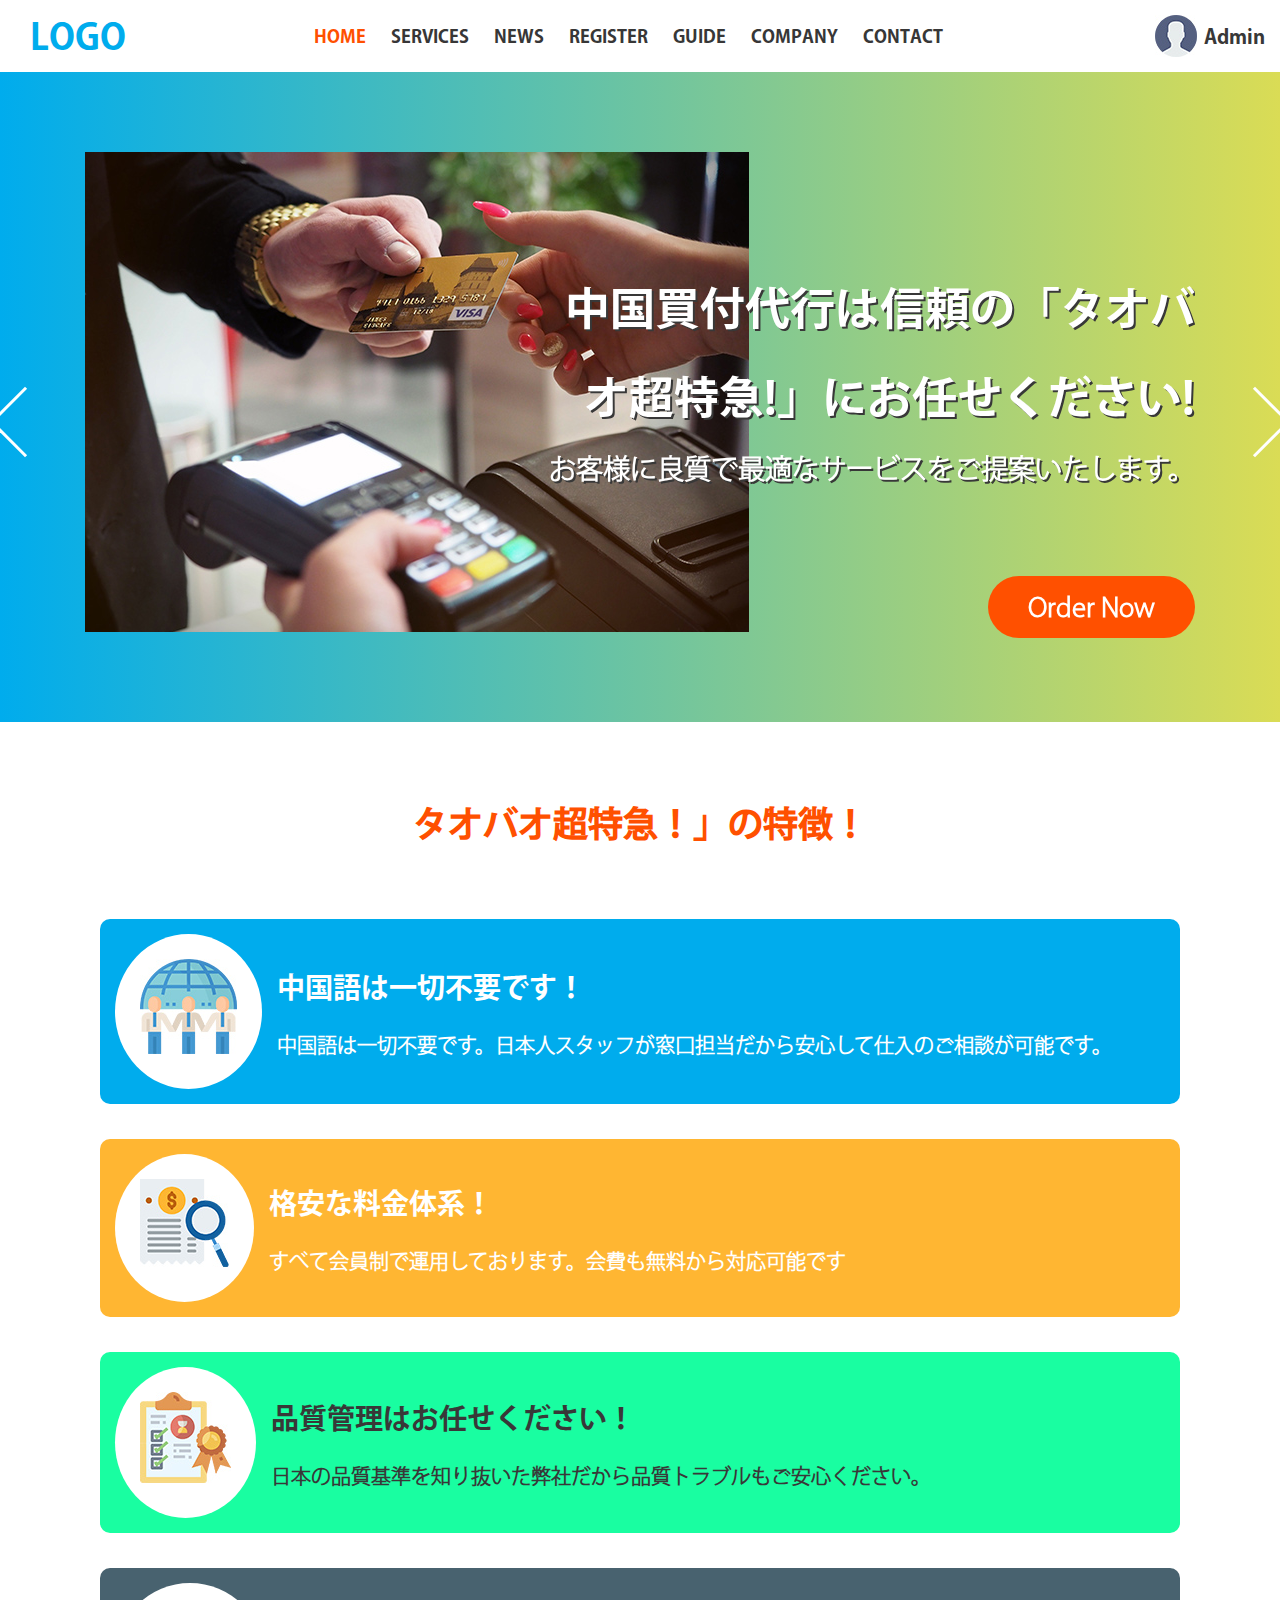
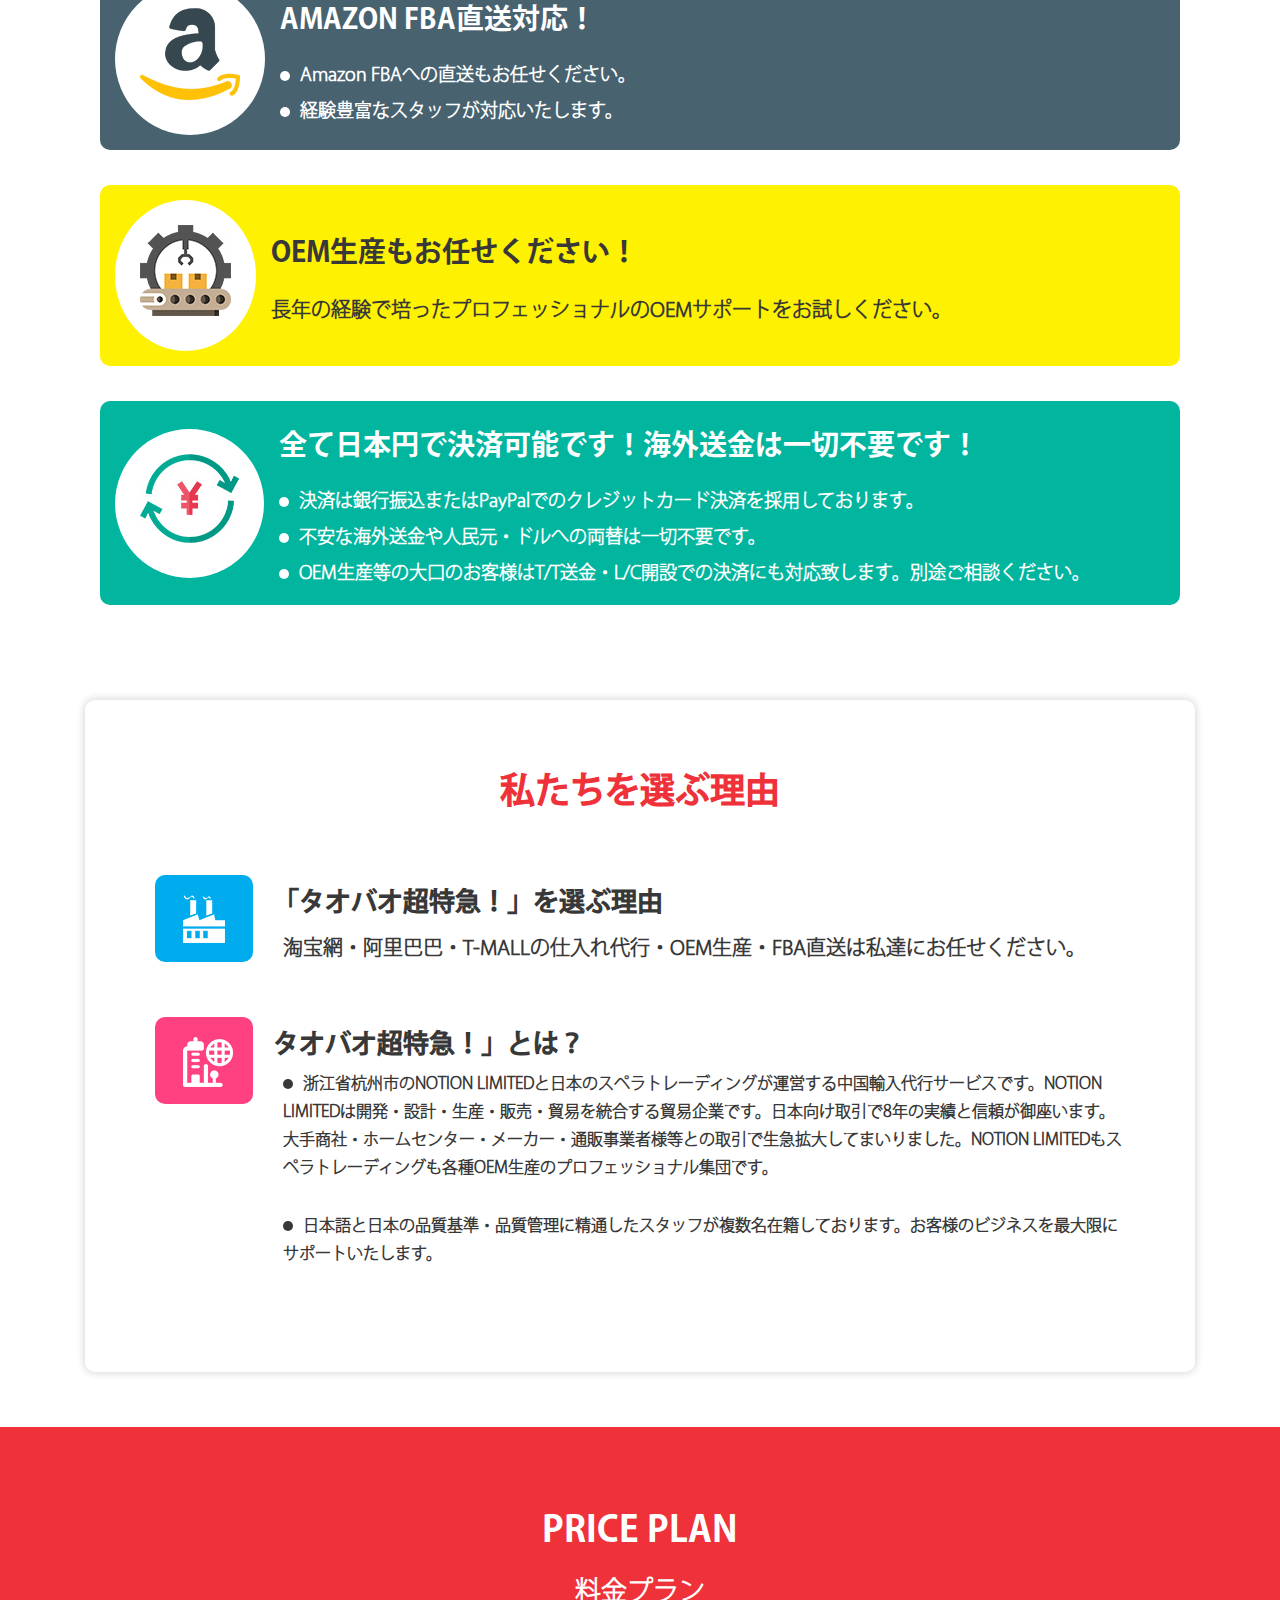
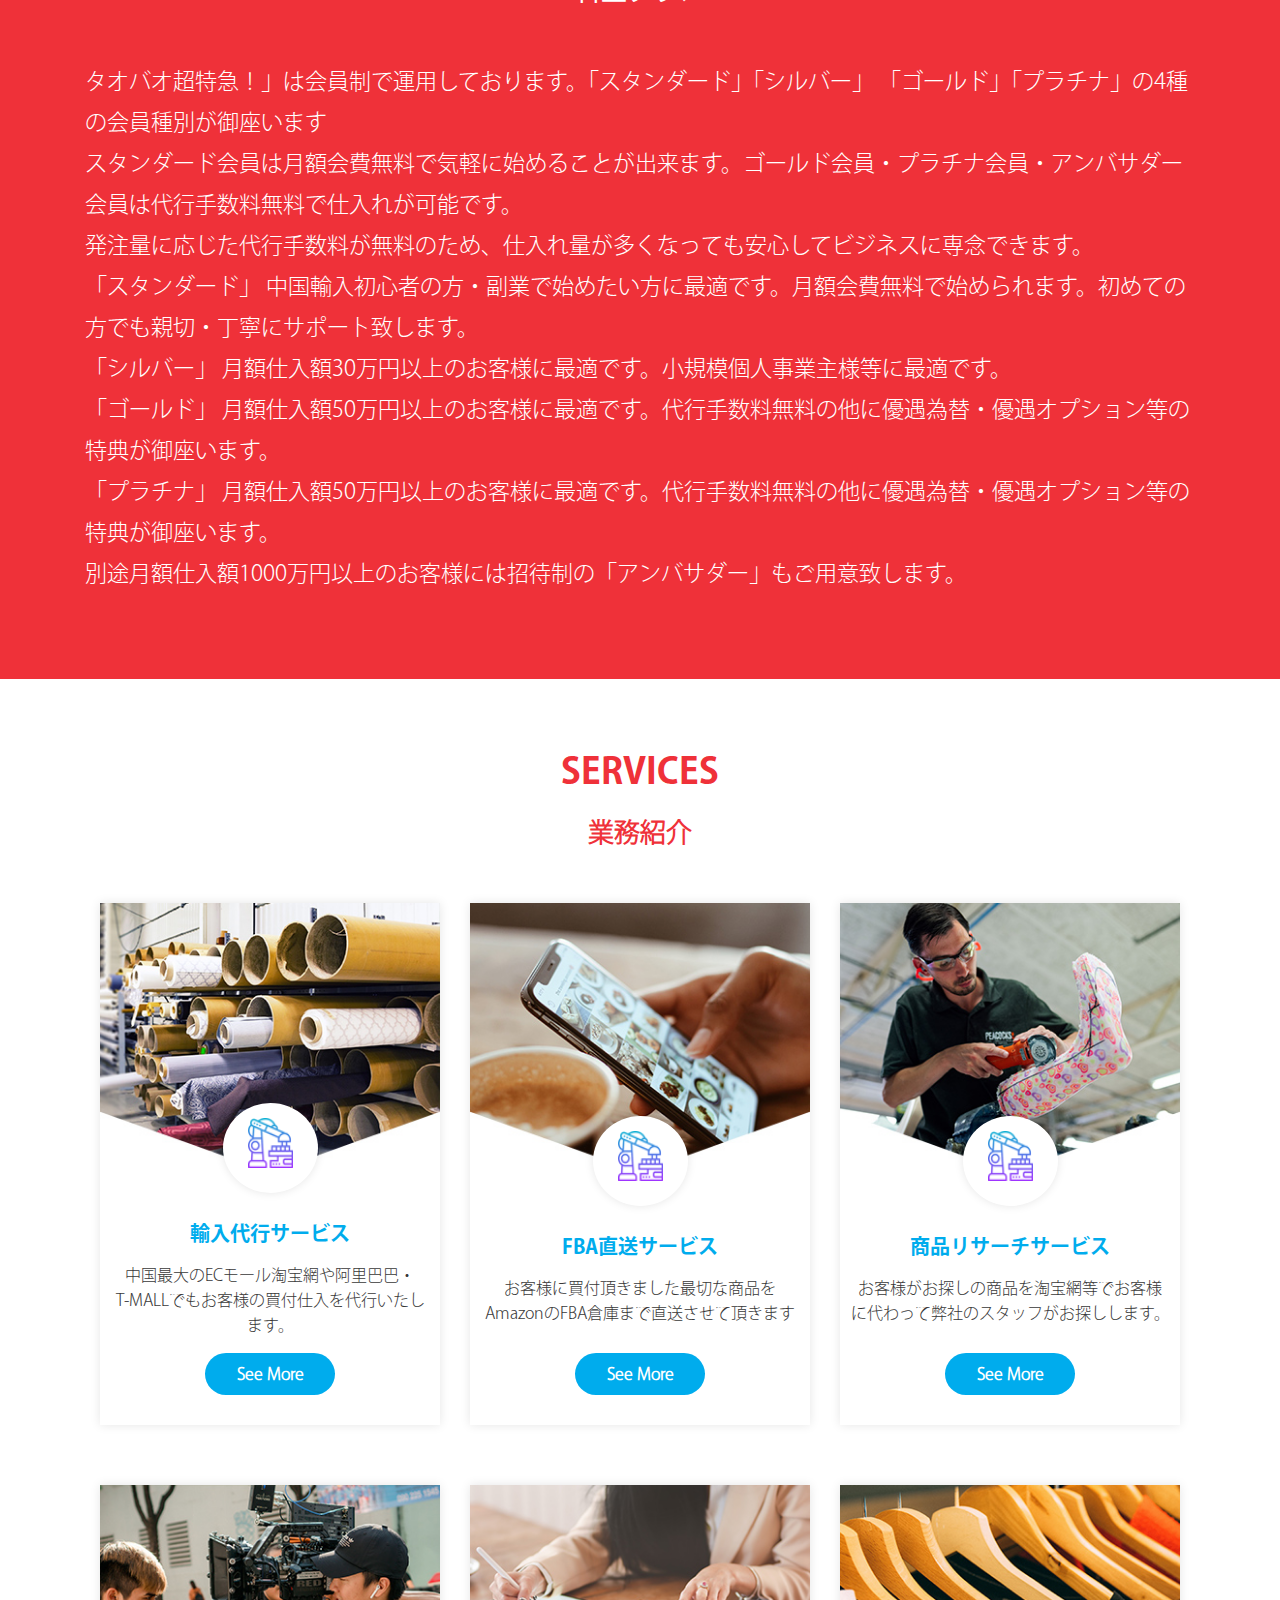
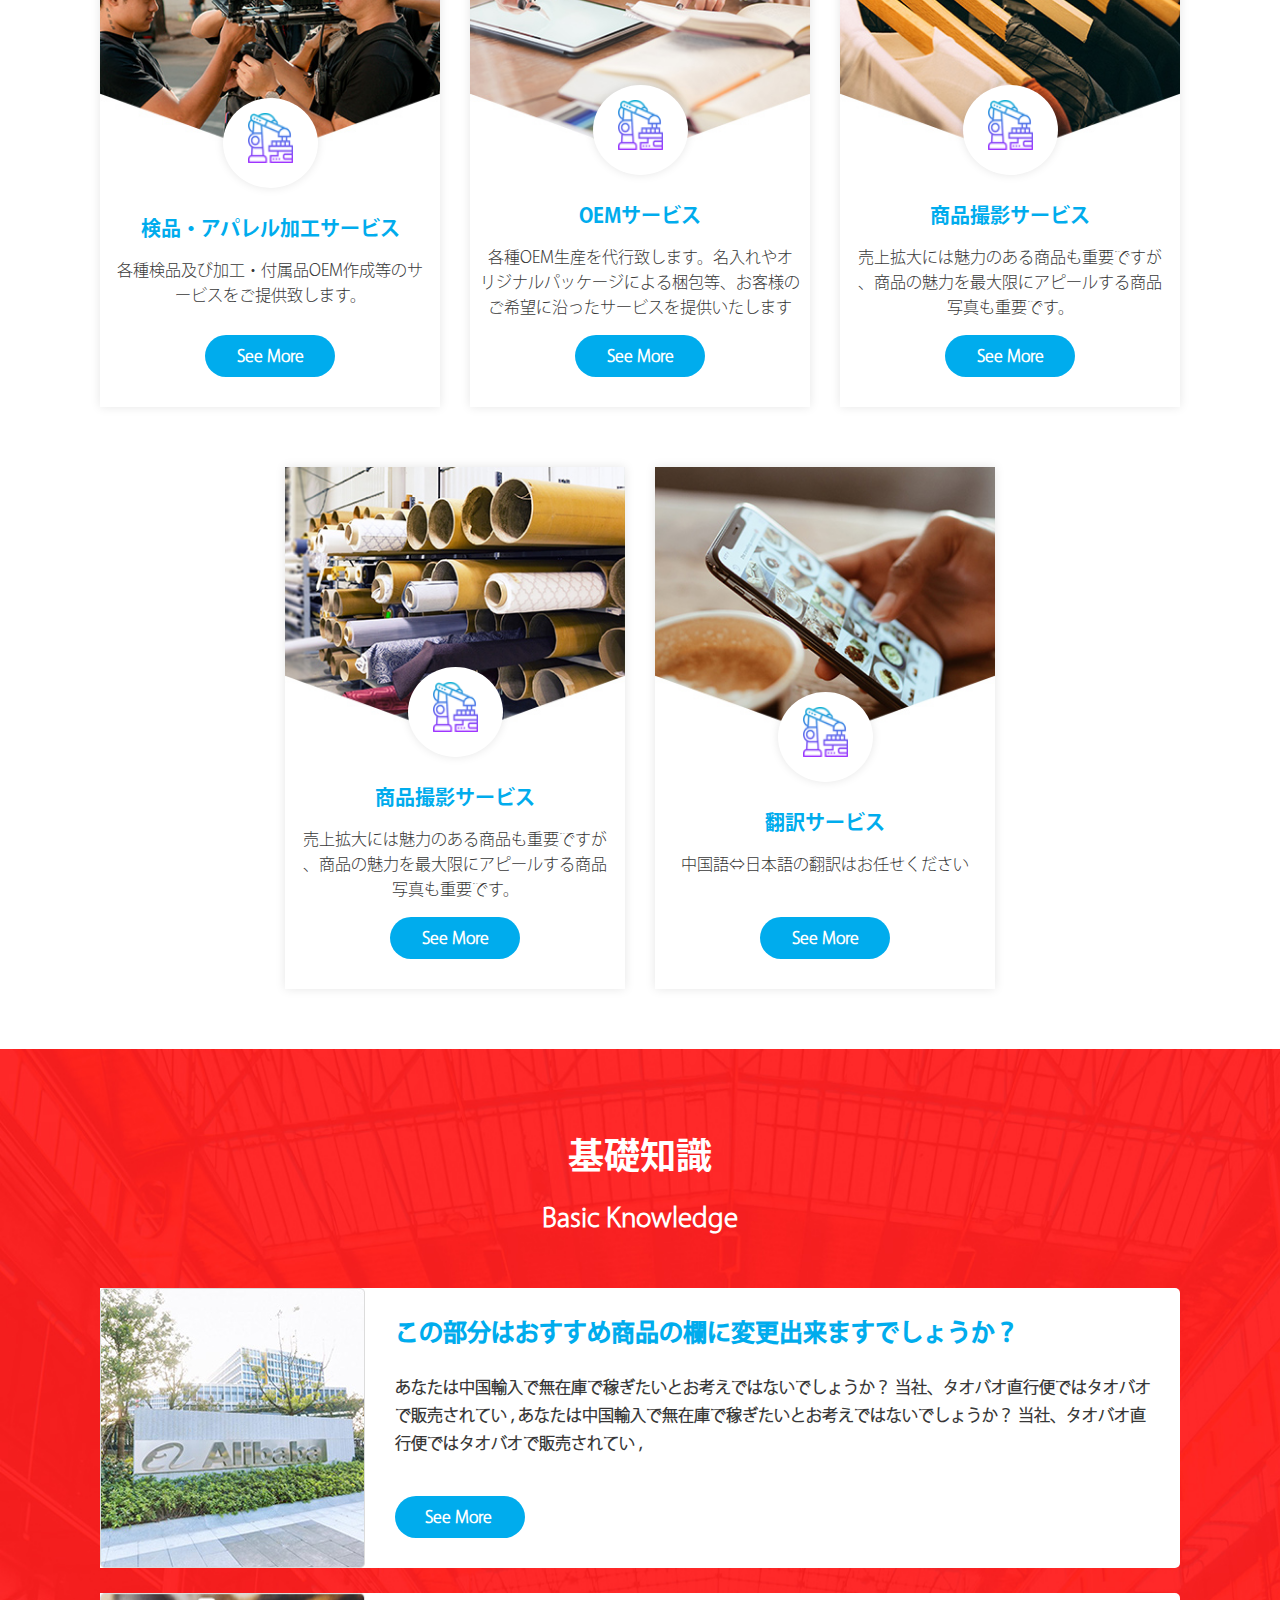
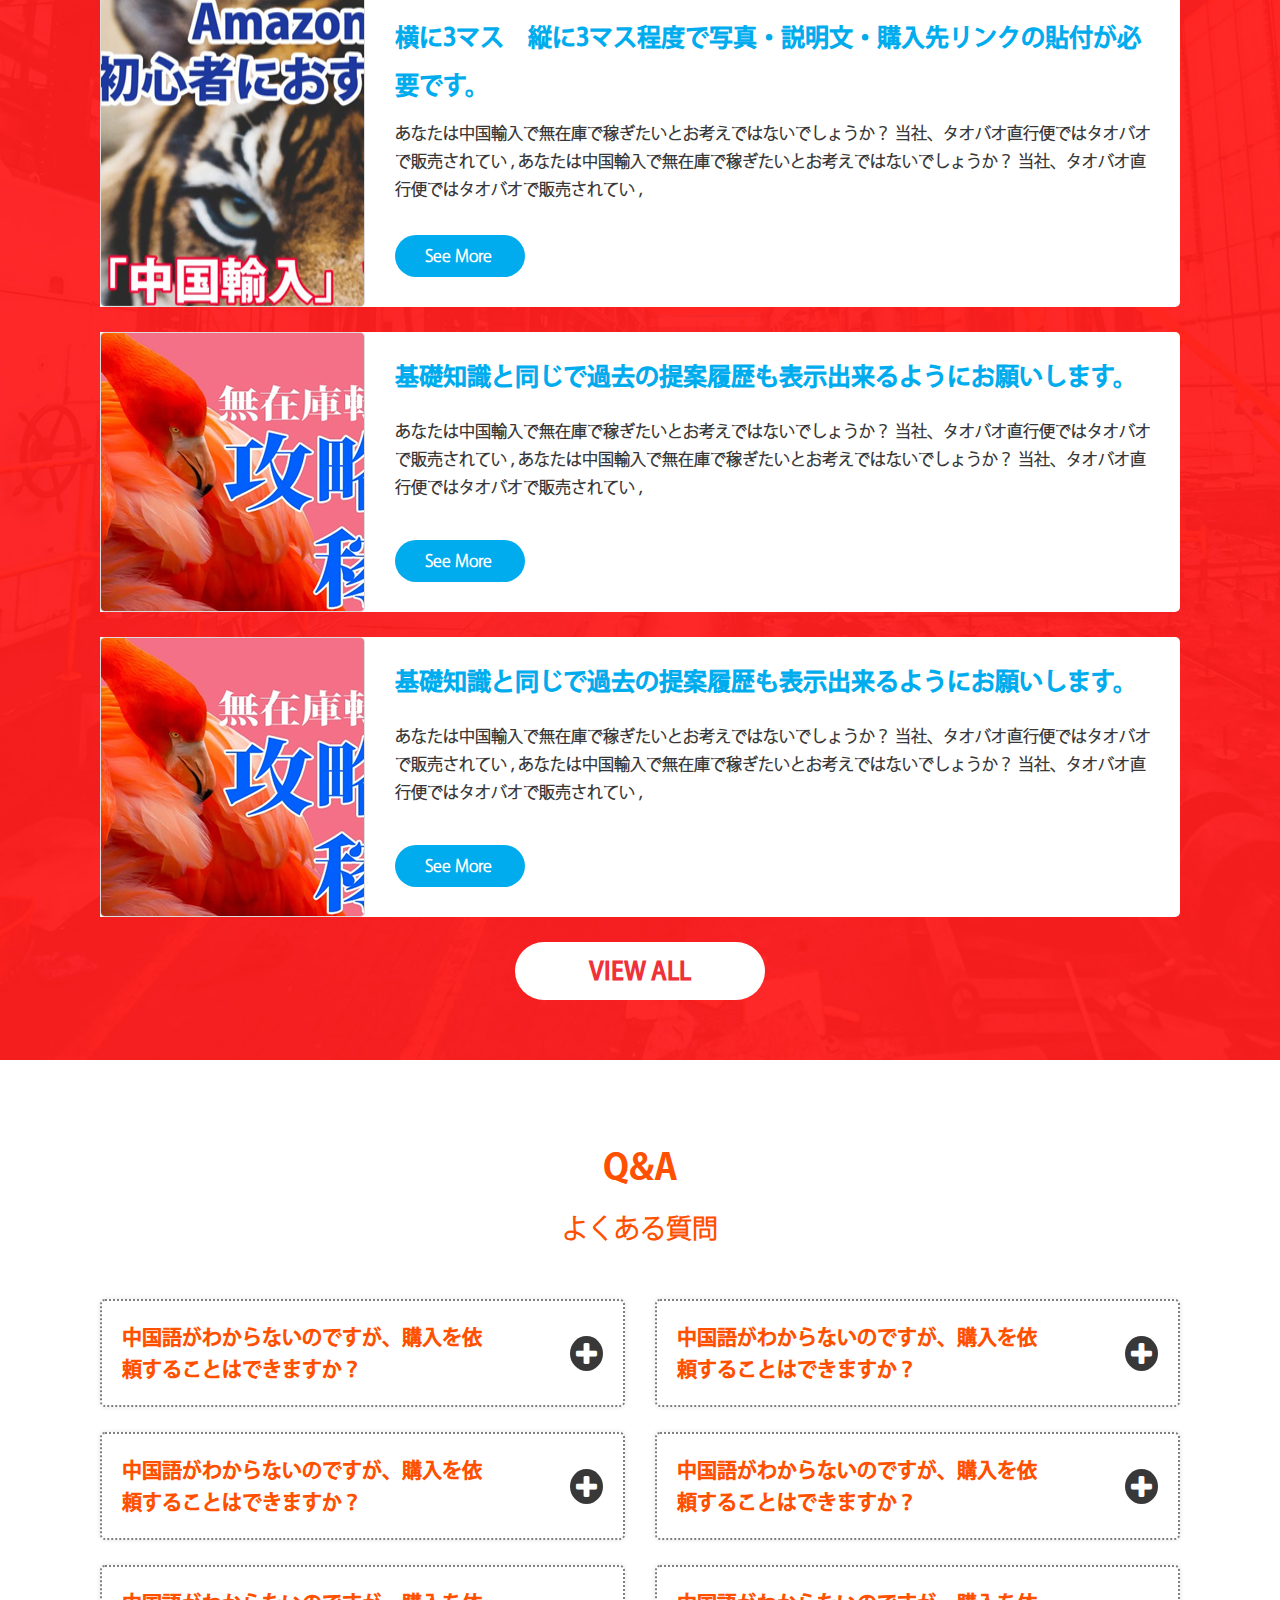
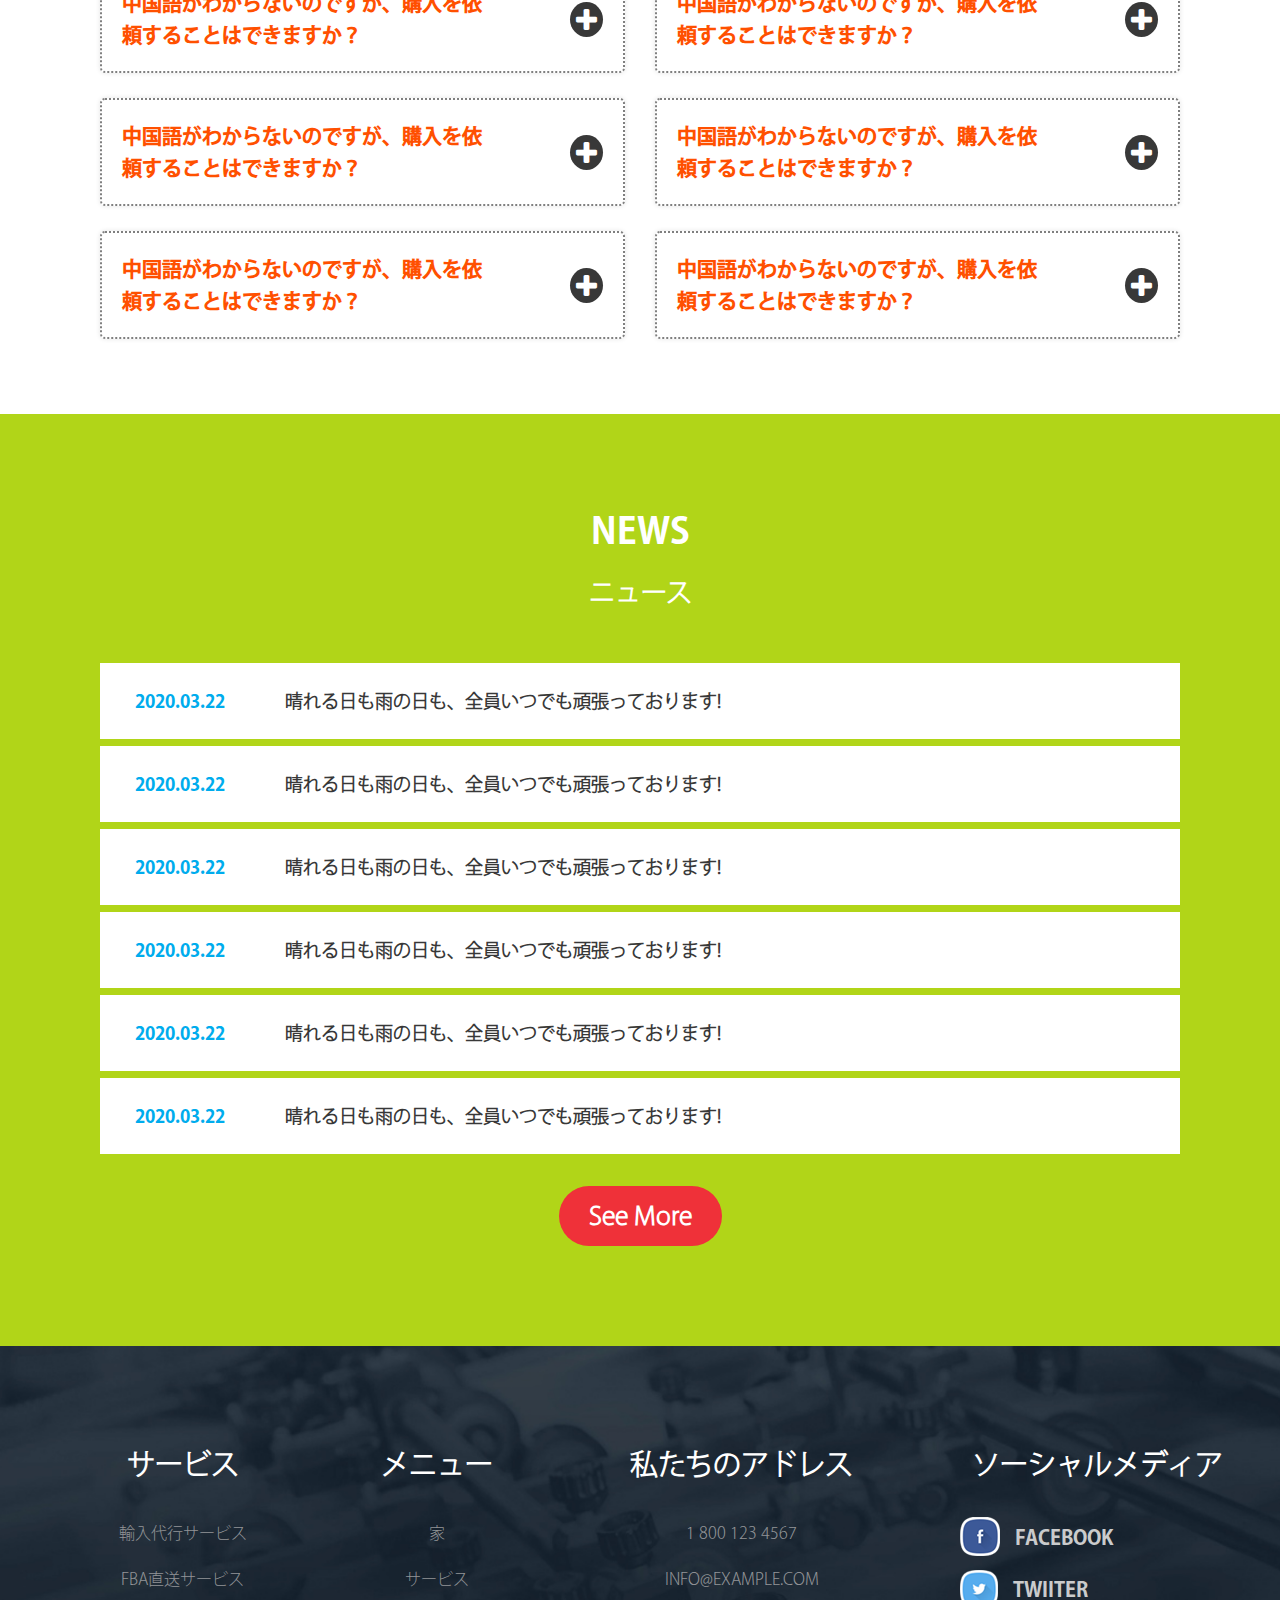
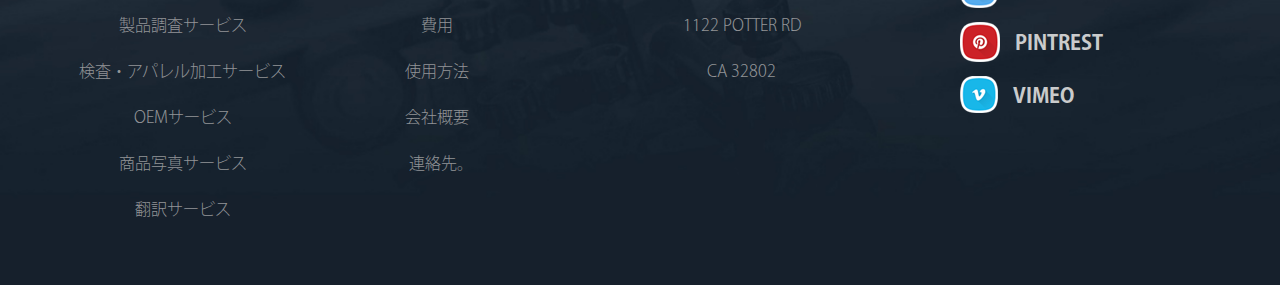
==== commit 508d59c4: "no pricing" ====
--- a/index.html
+++ b/index.html
@@ -36,7 +36,7 @@
                     <li><a href="register.html">Register</a></li>
                     <li><a href="guide.html">Guide</a></li>
                     <li><a href="company.html">Company</a></li>
-                    <li><a href="pricing.html">Pricing</a></li>
+                    <!-- <li><a href="pricing.html">Pricing</a></li> -->
                     <li><a href="contact.html">Contact</a></li>
                 </ul>
             </div>
--- a/scss/style.css
+++ b/scss/style.css
@@ -2,11 +2,6 @@
 @font-face {
   font-family: KozGoPro_Bold;
   src: url("../font/KozGoPro-Bold.otf");
-}
-
-@font-face {
-  font-family: KozGoPro_Heavy;
-  src: url("../font/KozGoPro-Heavy.otf");
 }
 
 @font-face {
@@ -537,7 +532,7 @@
 }
 
 .top-nav_logo {
-  font-family: KozGoPro_Heavy;
+  font-family: KozGoPro_Bold;
   color: #00aced;
   font-size: 36px;
   padding-left: 15px;
@@ -564,7 +559,7 @@
   text-transform: uppercase;
   text-decoration: none;
   color: #373737;
-  font-family: KozGoPro_Heavy;
+  font-family: KozGoPro_Bold;
   font-size: 18px;
 }
 
@@ -789,7 +784,7 @@
 .content-block1-item_h h2 {
   font-size: 28px;
   margin-bottom: 10px;
-  font-family: KozGoPro_Heavy;
+  font-family: KozGoPro_Bold;
 }
 
 .content-block1-item_h h3 {
@@ -813,7 +808,7 @@
 
 .content-block1-item_h_text-black h2 {
   color: #383838;
-  font-family: KozGoPro_Heavy;
+  font-family: KozGoPro_Bold;
 }
 
 .content-block1-item_h_text-black h3 {
@@ -821,7 +816,7 @@
 }
 
 .content-block1-item_h_text-heavy h2 {
-  font-family: KozGoPro_Heavy;
+  font-family: KozGoPro_Bold;
 }
 
 .content-block1-item_h__items {
@@ -1033,7 +1028,7 @@
 }
 
 .content-block5 {
-  background-image: url(../img/block5/block5-bg.png);
+  background-image: url(../img/block5/block5-bg.jpeg);
   background-repeat: no-repeat;
   background-size: cover;
   padding-top: 70px;
@@ -1242,7 +1237,7 @@
 
 .footer {
   padding: 90px 30px 40px 30px;
-  background-image: url(../img/footer-bg.png);
+  background-image: url(../img/footer-bg.jpeg);
   background-repeat: no-repeat;
   background-size: cover;
   text-align: center;
